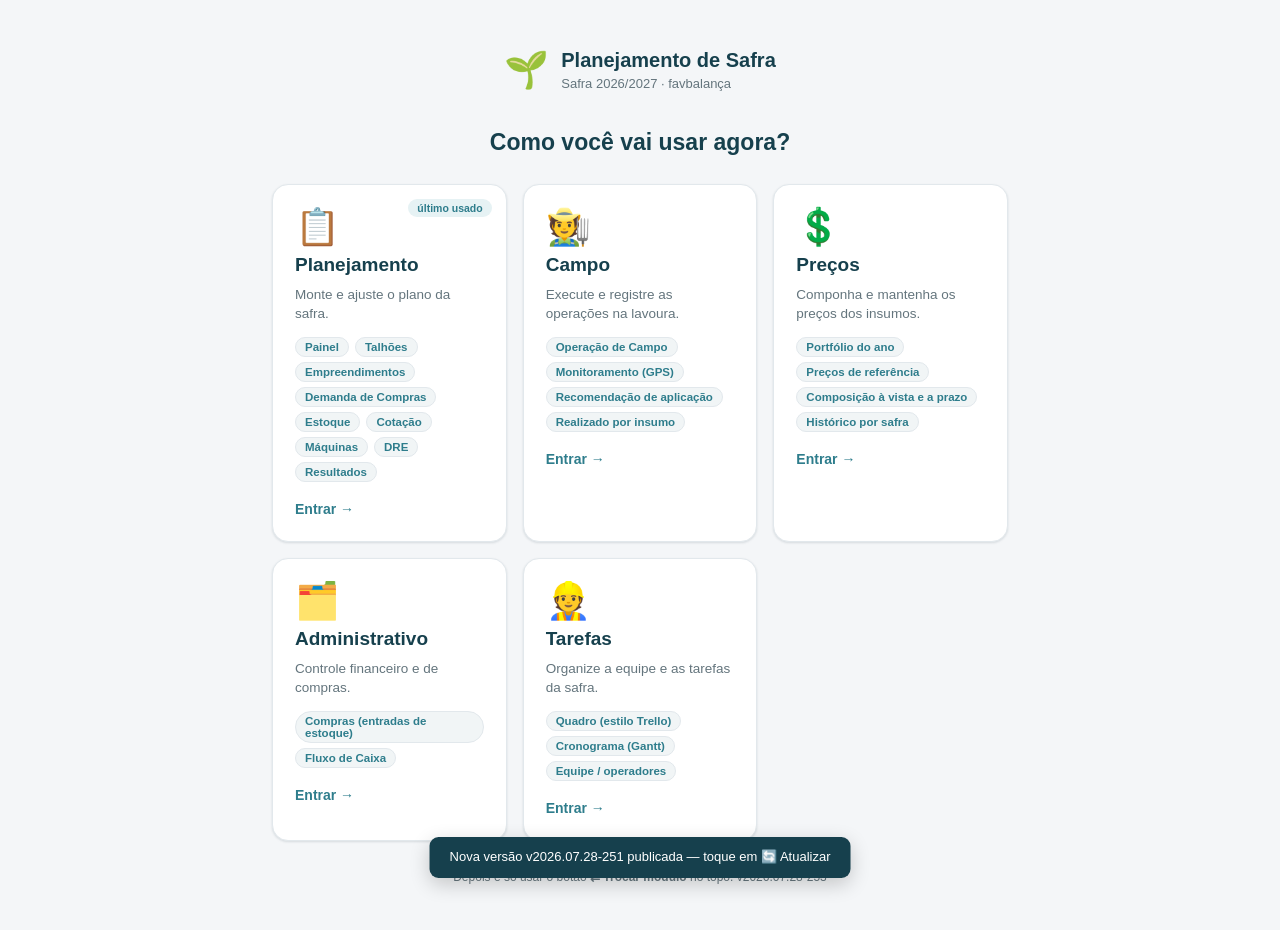
==== app/index.html @ e5382858 "Avisos (sino): operações para conferir, em atraso e da semana (v253)" ====
<!DOCTYPE html>
<html lang="pt-BR">
<head>
<meta charset="UTF-8">
<meta name="viewport" content="width=device-width, initial-scale=1.0, viewport-fit=cover">
<title>Planejamento de Safra 26/27</title>
<link rel="icon" type="image/svg+xml" href="icon.svg">
<link rel="apple-touch-icon" href="apple-touch-icon.png">
<link rel="manifest" href="manifest.webmanifest">
<meta name="theme-color" content="#16404d">
<meta name="apple-mobile-web-app-capable" content="yes">
<meta name="mobile-web-app-capable" content="yes">
<meta name="apple-mobile-web-app-status-bar-style" content="black-translucent">
<meta name="apple-mobile-web-app-title" content="Planejamento">
<meta http-equiv="Cache-Control" content="no-store">
<!-- sem cache: o CSS é pedido com um carimbo de hora, então nunca vem uma versão velha do cache do navegador -->
<script>document.write('<link rel="stylesheet" href="styles.css?t=' + Date.now() + '">');</script>
</head>
<body>
<div id="app">
  <aside class="sidebar">
    <div class="brand" data-go="#/inicio" title="Tela inicial (escolher módulo)" style="cursor:pointer">
      <span class="brand-logo">🌱</span>
      <div>
        <div class="brand-title">Planejamento</div>
        <div class="brand-sub">Safra 26/27</div>
      </div>
    </div>
    <nav id="nav">
      <a href="#/dashboard" data-view="dashboard" data-mod="planejamento"><span class="ico">📊</span><span class="lbl">Painel</span><span class="lbl-s">Painel</span></a>
      <a href="#/talhoes" data-view="talhoes" data-mod="planejamento"><span class="ico">🗺️</span><span class="lbl">Talhões</span><span class="lbl-s">Talhões</span></a>
      <a href="#/empreendimentos" data-view="empreendimentos" data-mod="planejamento"><span class="ico">🌾</span><span class="lbl">Empreendimentos</span><span class="lbl-s">Culturas</span></a>
      <a href="#/compras" data-view="compras" data-mod="planejamento"><span class="ico">🛒</span><span class="lbl">Demanda</span><span class="lbl-s">Demanda</span></a>
      <a href="#/estoque" data-view="estoque" data-mod="planejamento"><span class="ico">📦</span><span class="lbl">Estoque</span><span class="lbl-s">Estoque</span></a>
      <a href="#/entradas" data-view="entradas" data-mod="admin"><span class="ico">🧾</span><span class="lbl">Compras</span><span class="lbl-s">Compras</span></a>
      <a href="#/receber" data-view="receber" data-mod="admin"><span class="ico">📷</span><span class="lbl">Receber nota</span><span class="lbl-s">Receber</span></a>
      <a href="#/estoque" data-view="estoque" data-mod="admin"><span class="ico">📦</span><span class="lbl">Estoque</span><span class="lbl-s">Estoque</span></a>
      <a href="#/contratos" data-view="contratos" data-mod="admin"><span class="ico">📑</span><span class="lbl">Contratos</span><span class="lbl-s">Contratos</span></a>
      <a href="#/pendencias" data-view="pendencias" data-mod="admin"><span class="ico">⚠️</span><span class="lbl">Pendências</span><span class="lbl-s">Pendências</span></a>
      <a href="#/fluxocaixa" data-view="fluxocaixa" data-mod="admin"><span class="ico">💵</span><span class="lbl">Fluxo de Caixa</span><span class="lbl-s">Caixa</span></a>
      <a href="#/calendario" data-view="calendario" data-mod="tarefas"><span class="ico">🗓️</span><span class="lbl">Calendário</span><span class="lbl-s">Calend.</span></a>
      <a href="#/tarefas" data-view="tarefas" data-mod="tarefas"><span class="ico">🗂️</span><span class="lbl">Quadro</span><span class="lbl-s">Quadro</span></a>
      <a href="#/cronograma" data-view="cronograma" data-mod="tarefas"><span class="ico">📅</span><span class="lbl">Cronograma</span><span class="lbl-s">Gantt</span></a>
      <a href="#/equipe" data-view="equipe" data-mod="tarefas"><span class="ico">👷</span><span class="lbl">Equipe</span><span class="lbl-s">Equipe</span></a>
      <a href="#/cotacao" data-view="cotacao" data-mod="planejamento"><span class="ico">🏷️</span><span class="lbl">Cotação</span><span class="lbl-s">Cotação</span></a>
      <a href="#/precos" data-view="precos" data-mod="precos"><span class="ico">💲</span><span class="lbl">Preços</span><span class="lbl-s">Preços</span></a>
      <a href="#/maquinas" data-view="maquinas" data-mod="planejamento"><span class="ico">🚜</span><span class="lbl">Máquinas</span><span class="lbl-s">Máquinas</span></a>
      <a href="#/dre" data-view="dre" data-mod="planejamento"><span class="ico">💰</span><span class="lbl">DRE Orçada</span><span class="lbl-s">DRE</span></a>
      <a href="#/resultados" data-view="resultados" data-mod="planejamento"><span class="ico">📈</span><span class="lbl">Resultados</span><span class="lbl-s">Result.</span></a>
      <a href="#/campopainel" data-view="campopainel" data-mod="campo"><span class="ico">📋</span><span class="lbl">Painel de Campo</span><span class="lbl-s">Painel</span></a>
      <a href="#/timeline" data-view="timeline" data-mod="campo"><span class="ico">📈</span><span class="lbl">Timeline</span><span class="lbl-s">Timeline</span></a>
      <a href="#/campo" data-view="campo" data-mod="campo"><span class="ico">🧑‍🌾</span><span class="lbl">Operação de Campo</span><span class="lbl-s">Campo</span></a>
      <a href="#/monitoramento" data-view="monitoramento" data-mod="campo" data-mais="campo"><span class="ico">🐛</span><span class="lbl">Monitoramento</span><span class="lbl-s">Monitor.</span></a>
      <a href="#/mapa" data-view="mapa" data-mod="campo"><span class="ico">🗺️</span><span class="lbl">Mapa</span><span class="lbl-s">Mapa</span></a>
      <a href="#/chuva" data-view="chuva" data-mod="campo" data-mais="campo"><span class="ico">🌧️</span><span class="lbl">Chuva</span><span class="lbl-s">Chuva</span></a>
      <a href="#/stand" data-view="stand" data-mod="campo" data-mais="campo"><span class="ico">🌱</span><span class="lbl">Contagem de Stand</span><span class="lbl-s">Stand</span></a>
      <a href="#/afericao" data-view="afericao" data-mod="campo" data-mais="campo"><span class="ico">🧮</span><span class="lbl">Aferição</span><span class="lbl-s">Aferir</span></a>
      <a href="#/recomendacao" data-view="recomendacao" data-mod="campo" data-mais="campo"><span class="ico">💊</span><span class="lbl">Recomendação</span><span class="lbl-s">Recom.</span></a>
      <a href="#/misturas" data-view="misturas" data-mod="campo" data-mais="campo"><span class="ico">⚗️</span><span class="lbl">Misturas</span><span class="lbl-s">Mistur.</span></a>
      <a href="#/catalogo" data-view="catalogo" data-mod="precos campo" data-mais="campo"><span class="ico">🏛️</span><span class="lbl">Catálogo MAPA</span><span class="lbl-s">MAPA</span></a>
      <a href="#/relatorios" data-view="relatorios" data-mod="campo" data-mais="campo"><span class="ico">📄</span><span class="lbl">Relatórios</span><span class="lbl-s">Relat.</span></a>
      <a href="#/mais" class="nav-mais" data-act="navMais" data-mod="campo" hidden><span class="ico">⋯</span><span class="lbl">Mais</span><span class="lbl-s">Mais</span></a>
      <a href="#/sync" data-view="sync" data-mod="planejamento campo" data-mais="campo"><span class="ico">🔄</span><span class="lbl">Sincronizar</span><span class="lbl-s">Sync</span></a>
      <a href="#/usuarios" data-view="usuarios" data-mod="planejamento campo precos admin tarefas"><span class="ico">👥</span><span class="lbl">Usuários</span><span class="lbl-s">Usuários</span></a>
    </nav>
    <div class="sidebar-foot">
      <button id="btn-export" class="btn btn-ghost btn-sm" title="Exportar dados (JSON)">⬇ Exportar</button>
      <button id="btn-reset" class="btn btn-ghost btn-sm" title="Descartar minhas edições">↺ Restaurar</button>
      <button id="btn-update" class="btn btn-ghost btn-sm" title="Forçar atualização (limpa o cache e baixa a versão nova)">🔄 Atualizar</button>
      <div id="app-ver" class="app-ver" title="Versão do app publicada"></div>
    </div>
  </aside>
  <main class="main">
    <header class="topbar">
      <div class="mod-cur" id="mod-cur"></div>
      <button type="button" class="btn btn-outline btn-sm mod-trocar" data-go="#/inicio" title="Escolher outro módulo">⇄ Trocar módulo</button>
      <h1 id="page-title">Painel</h1>
      <div class="topbar-right">
        <button type="button" id="notif-btn" class="notif-btn" data-act="notifAbrir" title="Avisos: operações para conferir, da semana e em atraso" aria-label="Avisos">🔔<b id="notif-n" hidden>0</b></button>
        <a href="#/sync" id="sync-status" class="sync-status" hidden title="Estado da sincronização"><span class="dot"></span><span class="sync-status-txt">Local</span></a>
        <span id="edit-badge" class="badge badge-muted" hidden>0 edições</span>
        <a href="#/conta" id="user-chip" class="user-chip" hidden title="Minha conta"></a>
        <span class="safra-chip">Safra 2026/2027</span>
      </div>
    </header>
    <div id="sync-bar" class="sync-bar" hidden></div>
    <section id="content" class="content"><div class="loading">Carregando…</div></section>
  </main>
</div>
<div id="toast" class="toast" hidden></div>
<script>
/* Registra o service worker: mantém o app sempre atualizado (network-first)
   e recarrega sozinho quando uma versão nova assume o controle. */
if ('serviceWorker' in navigator) {
  window.addEventListener('load', function () {
    navigator.serviceWorker.register('sw.js').then(function (reg) {
      var refreshing = false;
      navigator.serviceWorker.addEventListener('controllerchange', function () {
        if (refreshing) return; refreshing = true; window.location.reload();
      });
      try { reg.update(); } catch (e) {}
      document.addEventListener('visibilitychange', function () {
        if (document.visibilityState === 'visible') { try { reg.update(); } catch (e) {} }
      });
    }).catch(function () {});
  });
}
</script>
<!-- sem cache: o app.js também é pedido com carimbo de hora (sempre a versão publicada mais nova) -->
<script>document.write('<script src="app.js?t=' + Date.now() + '"><\/script>');</script>
</body>
</html>
---- app/styles.css ----
:root{
  --ink:#16404d; --ink2:#2e7d8c; --teal:#3e9aaa; --teal-soft:#e6f2f4;
  --bg:#f4f6f8; --card:#ffffff; --line:#e2e8ec; --muted:#64757d;
  --green:#2e7d32; --green-soft:#e3f3e0; --amber:#b7791f; --amber-soft:#fff2cc;
  --red:#b00020; --red-soft:#fce4e4; --shadow:0 1px 3px rgba(20,50,60,.08),0 1px 2px rgba(20,50,60,.06);
  --radius:12px;
}
*{box-sizing:border-box;margin:0;padding:0}
html,body{height:100%}
/* iPhone: sem o "elástico" ao rolar até o fim — ele levava o menu de baixo junto */
html,body{overscroll-behavior-y:none}
/* iPhone: não aumenta a letra sozinho ao girar a tela (deitado) */
html{-webkit-text-size-adjust:100%;text-size-adjust:100%}
body{font-family:-apple-system,BlinkMacSystemFont,"Segoe UI",Roboto,Helvetica,Arial,sans-serif;
  background:var(--bg);color:#33474f;font-size:14px;line-height:1.45;-webkit-font-smoothing:antialiased}
#app{display:flex;min-height:100vh}

/* Sidebar */
.sidebar{width:230px;background:linear-gradient(180deg,#16404d,#1b4f5e);color:#dbe9ec;
  display:flex;flex-direction:column;position:sticky;top:0;height:100vh;flex-shrink:0}
.brand{display:flex;align-items:center;gap:10px;padding:20px 18px 16px}
.brand-logo{font-size:26px}
.brand-title{font-weight:700;font-size:16px;color:#fff;letter-spacing:.2px}
.brand-sub{font-size:12px;color:#8fb5bd}
#nav{display:flex;flex-direction:column;gap:2px;padding:8px 10px;flex:1}
#nav a{display:flex;align-items:center;gap:10px;padding:10px 12px;border-radius:9px;color:#c7dde2;
  text-decoration:none;font-weight:500;font-size:13.5px;transition:background .15s,color .15s}
#nav a[hidden]{display:none!important}   /* esconde itens fora do módulo (a regra acima sobrepunha o [hidden]) */
#nav .nav-mais{display:none}   /* ⋯ Mais só existe no celular */
.nm-ico{width:40px;height:40px;font-size:20px;background:#eef3f5}
.na-item.nm-atual{background:#e6f1f3}
.na-item.nm-atual b{color:var(--teal)}
#nav a .ico{font-size:15px;width:20px;text-align:center}
#nav a:hover{background:rgba(255,255,255,.07);color:#fff}
#nav a.active{background:var(--teal);color:#fff;box-shadow:inset 0 0 0 1px rgba(255,255,255,.12)}
.sidebar-foot{padding:12px;display:flex;gap:8px;align-items:center;flex-wrap:wrap;border-top:1px solid rgba(255,255,255,.08)}
.app-ver{width:100%;font-size:10px;letter-spacing:.3px;color:rgba(255,255,255,.35);text-align:center;margin-top:2px}

/* Main */
.main{flex:1;min-width:0;display:flex;flex-direction:column}
.topbar{display:flex;align-items:center;justify-content:flex-start;gap:14px;padding:16px 26px;
  background:var(--card);border-bottom:1px solid var(--line);position:sticky;top:0;z-index:5}
#page-title{font-size:19px;font-weight:700;color:var(--ink);margin-right:auto}
/* módulo atual + botão trocar (Planejamento × Campo) */
.mod-cur{display:inline-flex;align-items:center;gap:7px;background:var(--teal-soft);color:var(--ink);
  font-weight:800;font-size:14px;padding:7px 13px;border-radius:11px;white-space:nowrap}
.mod-cur .mc-ico{font-size:16px}
.mod-trocar{flex:none;white-space:nowrap}

/* ===== Tela inicial (porta de entrada) ===== */
body[data-view="inicio"] .sidebar,
body[data-view="inicio"] .topbar{display:none!important}
body[data-view="inicio"] .main{padding-bottom:0}
body[data-view="inicio"] .content{max-width:none;padding:0}
.entry{max-width:780px;margin:0 auto;padding:44px 22px;min-height:100vh;display:flex;flex-direction:column;justify-content:center}
.entry-brand{display:flex;align-items:center;gap:12px;margin-bottom:30px;justify-content:center}
.entry-logo{font-size:36px}
.entry-title{font-size:20px;font-weight:800;color:var(--ink)}
.entry-sub{font-size:13px;color:var(--muted)}
.entry-h{font-size:23px;font-weight:800;color:var(--ink);text-align:center;margin-bottom:24px}
.entry-cards{display:grid;grid-template-columns:repeat(auto-fit,minmax(230px,1fr));gap:16px}
.entry-card{position:relative;display:flex;flex-direction:column;align-items:flex-start;gap:9px;text-align:left;
  background:var(--card);border:1.5px solid var(--line);border-radius:16px;padding:24px 22px;cursor:pointer;
  box-shadow:var(--shadow);transition:transform .12s,border-color .12s,box-shadow .12s;font-family:inherit}
.entry-card:hover{transform:translateY(-2px);box-shadow:0 10px 26px rgba(0,0,0,.10)}
.entry-card.ec-plan:hover{border-color:var(--teal)}
.entry-card.ec-campo:hover{border-color:var(--green)}
.entry-card.ec-precos:hover{border-color:#c98a1e}
.entry-card.ec-admin:hover{border-color:#6a5acd}
.entry-card.ec-tarefas:hover{border-color:#c0645a}
/* ---- Tarefas: Quadro (kanban) ---- */
.kanban{display:grid;grid-template-columns:repeat(3,1fr);gap:12px;align-items:start}
.kanban-col{background:var(--bg);border:1px solid var(--line);border-radius:12px;padding:8px;min-height:80px}
.kb-col-head{font-weight:700;font-size:13px;padding:4px 6px 8px;display:flex;align-items:center;gap:6px}
.kb-count{background:var(--line);border-radius:10px;padding:0 7px;font-size:11px;color:var(--muted)}
.kanban-col.kb-and .kb-col-head{color:var(--amber)}
.kanban-col.kb-ok .kb-col-head{color:var(--green)}
.kb-list{display:flex;flex-direction:column;gap:8px;min-height:40px;border-radius:8px;padding:2px;transition:background .12s}
.kb-list.kb-over{background:var(--teal-soft);outline:2px dashed var(--teal)}
.kb-empty{color:var(--muted);font-size:12px;text-align:center;padding:14px 6px;border:1px dashed var(--line);border-radius:8px}
.kb-card{background:var(--card);border:1px solid var(--line);border-left:4px solid var(--teal);border-radius:10px;padding:8px 10px;cursor:grab;box-shadow:0 1px 2px rgba(0,0,0,.05)}
.kb-card.kb-dragging{opacity:.5}
.kb-title{font-size:13px;margin-bottom:3px}
.kb-meta{font-size:12px;color:var(--muted);display:flex;align-items:center;gap:5px;margin-top:2px}
.kb-dot{display:inline-block;width:10px;height:10px;border-radius:50%;flex:0 0 auto}
.kb-actions{display:flex;align-items:center;gap:2px;margin-top:6px}
.kb-actions .spacer{flex:1}
/* ---- Tarefas: Cronograma (Gantt) ---- */
.gantt-wrap{overflow-x:auto;padding-bottom:8px}
.g-head{display:flex}
.g-lbl-h{font-weight:700;font-size:12px;padding:6px 8px;flex:0 0 auto;border-bottom:2px solid var(--line)}
.g-days{display:flex;flex:0 0 auto;border-bottom:2px solid var(--line)}
.g-day{flex:0 0 auto;text-align:center;font-size:10px;color:var(--muted);border-left:1px solid var(--line);padding:2px 0;line-height:1.1}
.g-day b{display:block;font-size:9px;color:var(--ink)}
.g-day.g-wk{background:rgba(120,130,140,.08)}
.g-day.g-hoje{background:var(--teal-soft)}
.g-group{font-weight:700;font-size:12px;padding:8px 8px 3px;display:flex;align-items:center;gap:6px}
.g-row{display:flex;align-items:center;border-bottom:1px solid var(--line)}
.g-lbl{flex:0 0 auto;font-size:12px;padding:5px 8px;white-space:nowrap;overflow:hidden;text-overflow:ellipsis}
.g-lbl small{display:block;color:var(--muted);font-size:10px}
.g-track{flex:0 0 auto;position:relative;height:30px}
.g-bar{position:absolute;top:4px;height:22px;border-radius:5px;color:#fff;font-size:10px;line-height:22px;padding:0 6px;white-space:nowrap;overflow:hidden;text-overflow:ellipsis;box-shadow:0 1px 2px rgba(0,0,0,.15)}
.g-bar.g-done{opacity:.6;text-decoration:line-through}
.g-bar.g-atraso{outline:2px solid #c0392b;outline-offset:-2px}
/* alertas de atraso nas tarefas */
.kb-card.kb-atraso{border-left-color:#c0392b}
.kb-alert{font-size:11px;font-weight:700;border-radius:6px;padding:2px 7px;margin:3px 0;display:inline-block}
.kb-alert.atraso{background:#fdecec;color:#c0392b}
.kb-alert.hoje{background:var(--amber-soft);color:var(--amber)}
.tar-alert-bar{background:#fdecec;color:#c0392b;border:1px solid #f2c2c2;border-radius:10px;padding:9px 14px;margin:0 0 12px;font-size:13px}
.tar-alert-bar.hoje{background:var(--amber-soft);color:var(--amber);border-color:#f0d99a}
/* Agenda (estilo Google Tarefas) */
.ag-list{max-width:760px;margin:0 auto}
.ag-sec{margin-bottom:14px}
.ag-sec-h{font-size:12px;font-weight:800;text-transform:uppercase;letter-spacing:.04em;color:var(--muted);padding:4px 2px 8px;display:flex;align-items:center;gap:8px}
.ag-sec-h.late{color:#c0392b}
.ag-n{background:var(--line);color:var(--muted);border-radius:10px;padding:0 8px;font-size:11px;font-weight:700}
.ag-row{display:flex;align-items:center;gap:12px;padding:11px 12px;background:var(--card);border:1px solid var(--line);border-radius:12px;margin-bottom:8px}
.ag-row.ag-late{border-color:#f2c2c2}
.ag-check{flex:0 0 auto;width:26px;height:26px;border-radius:50%;border:2px solid var(--line);background:transparent;color:#fff;font-size:14px;line-height:1;cursor:pointer;display:flex;align-items:center;justify-content:center;transition:.12s}
.ag-check.on{background:var(--green);border-color:var(--green)}
.ag-check:disabled{opacity:.7;cursor:default}
.ag-main{flex:1;min-width:0;cursor:default}
.ag-main[data-go]{cursor:pointer}
.ag-title{font-size:14px;font-weight:600;color:var(--ink);white-space:nowrap;overflow:hidden;text-overflow:ellipsis}
.ag-title.done{text-decoration:line-through;color:var(--muted);font-weight:500}
.ag-sub{font-size:12px;color:var(--muted);display:flex;align-items:center;gap:5px;margin-top:2px;white-space:nowrap;overflow:hidden;text-overflow:ellipsis}
.ag-due{flex:0 0 auto;font-size:12px;color:var(--muted);text-align:right;white-space:nowrap}
.ag-due.late{color:#c0392b;font-weight:700}
.ag-done{max-width:760px;margin:6px auto 0}
.ag-done summary{cursor:pointer;color:var(--muted);font-size:13px;padding:6px 2px}
/* Calendário mensal (estilo Google Calendar) */
.cal-head{display:flex;align-items:center;justify-content:center;gap:10px;margin:6px 0 12px}
.cal-head .cal-title{font-size:18px;font-weight:800;color:var(--ink);min-width:180px;text-align:center}
.cal-head .icon-btn{width:38px;height:38px;font-size:20px;border:1px solid var(--line);border-radius:10px}
.cal-wrap{overflow-x:auto}
.cal-grid{display:grid;grid-template-columns:repeat(7,minmax(96px,1fr));gap:1px;background:var(--line);border:1px solid var(--line);border-radius:12px;overflow:hidden;min-width:680px}
.cal-dow{background:var(--bg);text-align:center;font-size:11px;font-weight:800;text-transform:uppercase;letter-spacing:.03em;color:var(--muted);padding:7px 0}
.cal-cell{background:var(--card);min-height:96px;padding:4px 4px 6px;display:flex;flex-direction:column;gap:3px}
.cal-cell.cal-off{background:var(--bg)}
.cal-cell.cal-off .cal-dn{color:var(--muted);opacity:.55}
.cal-dn{font-size:12px;font-weight:700;color:var(--ink);align-self:flex-end;line-height:1;padding:2px 4px}
.cal-cell.cal-today .cal-dn{background:var(--teal);color:#fff;border-radius:50%;width:22px;height:22px;display:flex;align-items:center;justify-content:center}
.cal-ev{font-size:11px;line-height:1.2;background:var(--teal-soft);border-left:3px solid var(--teal);border-radius:4px;padding:2px 5px;white-space:nowrap;overflow:hidden;text-overflow:ellipsis;cursor:pointer;color:var(--ink)}
.cal-ev.done{text-decoration:line-through;opacity:.6}
.cal-ev.late{background:#fdecec;color:#c0392b}
.cal-more{font-size:10px;color:var(--muted);padding:0 5px}
.cal-legw{display:flex;flex-wrap:wrap;gap:10px;justify-content:center;margin:10px 0 0}
.cal-leg{display:inline-flex;align-items:center;gap:5px;font-size:12px;color:var(--muted)}
/* Operação de Campo: barra de ações da execução */
.camp-actbar{display:flex;flex-wrap:wrap;gap:8px;align-items:center;margin:8px 0}
.camp-done-tag{font-size:13px;font-weight:700;color:var(--green)}
.camp-plan{font-size:13px;color:var(--ink);background:var(--teal-soft);border-radius:8px;padding:6px 10px;margin:6px 0}
.op-dae{display:inline-flex;align-items:center;gap:4px;font-size:11px;color:var(--muted);font-weight:700}
.op-dae input{font-size:13px;font-weight:700;text-align:center;border:1.5px solid var(--line);border-radius:8px;padding:4px 4px;background:var(--card)}
.op-dae input:focus{outline:none;border-color:var(--teal)}
.op-dae-dt{font-weight:600}
.ec-ico{font-size:36px;line-height:1}
.ec-name{font-size:19px;font-weight:800;color:var(--ink)}
.ec-desc{font-size:13.5px;color:var(--muted);line-height:1.45}
.ec-list{list-style:none;margin:4px 0 2px;padding:0;display:flex;flex-wrap:wrap;gap:5px 6px}
.ec-list li{font-size:11.5px;font-weight:600;color:var(--ink2);background:#f1f5f6;border:1px solid var(--line);border-radius:20px;padding:3px 9px}
.ec-go{margin-top:8px;font-weight:700;color:var(--ink2);font-size:14px}
.ec-badge{position:absolute;top:14px;right:14px;font-size:10.5px;font-weight:700;background:var(--teal-soft);color:var(--ink2);padding:3px 9px;border-radius:20px}
.entry-foot{text-align:center;margin-top:28px;font-size:12px;color:var(--muted)}
@media(max-width:640px){ .entry-cards{grid-template-columns:1fr} .entry{padding:28px 16px;min-height:100%} .entry-h{font-size:20px} .login-wrap{min-height:100%} }
@media(max-width:640px){ .kanban{grid-template-columns:1fr} }
.topbar-right{display:flex;align-items:center;gap:10px}
.safra-chip{background:var(--teal-soft);color:var(--ink2);font-weight:600;font-size:12px;
  padding:5px 11px;border-radius:20px}
.content{padding:24px 26px 60px;max-width:1180px;width:100%}
.loading{color:var(--muted);padding:40px;text-align:center}

/* KPI cards */
.kpi-grid{display:grid;grid-template-columns:repeat(auto-fit,minmax(190px,1fr));gap:14px;margin-bottom:22px}
.kpi{background:var(--card);border:1px solid var(--line);border-radius:var(--radius);padding:16px 18px;box-shadow:var(--shadow)}
.kpi .k-label{font-size:12px;color:var(--muted);font-weight:600;text-transform:uppercase;letter-spacing:.4px}
.kpi .k-value{font-size:26px;font-weight:700;color:var(--ink);margin-top:6px;line-height:1.1}
.kpi .k-sub{font-size:12px;color:var(--muted);margin-top:3px}
.kpi.accent{background:linear-gradient(135deg,#16404d,#2e7d8c);border:none}
.kpi.accent .k-label{color:#a9d2da}.kpi.accent .k-value,.kpi.accent .k-sub{color:#fff}

/* ===== DRE: resumo (hero) + gráfico por cultura ===== */
.dre-hero{background:var(--card);border:1px solid var(--line);border-radius:var(--radius);box-shadow:var(--shadow);
  padding:18px 20px;margin-bottom:16px;display:grid;grid-template-columns:minmax(200px,1fr) 1.6fr;gap:24px;align-items:center}
.dre-hero-label{font-size:12px;color:var(--muted);font-weight:700;text-transform:uppercase;letter-spacing:.4px}
.dre-hero-val{font-size:34px;font-weight:800;line-height:1.05;margin-top:4px}
.dre-hero-val.pos{color:var(--green)} .dre-hero-val.neg{color:var(--red)}
.dre-hero-sub{font-size:13px;color:var(--muted);margin-top:6px}
.dre-split-cap{font-size:12px;color:var(--muted);font-weight:600;margin-bottom:6px}
.dre-split-bar{display:flex;height:16px;border-radius:8px;overflow:hidden;background:#eef2f3}
.dre-split-bar .seg{height:100%}
.seg-ins{background:#4bb0bf} .seg-maq{background:#f0a44b} .seg-arr{background:#b98cd1} .seg-fin{background:#e07a8f}
.dre-split-leg{display:flex;flex-wrap:wrap;gap:6px 18px;margin-top:10px;font-size:12px;color:var(--ink2)}
.dre-split-leg i,.dre-chart-leg i{display:inline-block;width:10px;height:10px;border-radius:3px;margin-right:6px;vertical-align:middle}
.d-ins{background:#4bb0bf} .d-maq{background:#f0a44b} .d-arr{background:#b98cd1} .d-fin{background:#e07a8f}
.d-rec{background:#2e7d8c} .d-cost{background:#e07a5f}
/* --- DRE gerencial --- */
.dre-cfg{display:grid;grid-template-columns:repeat(auto-fit,minmax(160px,1fr));gap:12px;padding:14px}
.dre-cfg-it{display:flex;flex-direction:column;gap:5px;font-size:12px;color:var(--muted);font-weight:600}
.dre-cfg-in{display:flex;align-items:center;gap:6px;font-size:12px;color:var(--ink2);font-weight:700}
.dre-cfg-in input{width:96px}
.dre-casc{padding:6px 6px 10px}
.dre-cl{display:grid;grid-template-columns:1fr auto 62px;gap:12px;align-items:center;padding:8px 12px;font-size:13.5px;border-bottom:1px solid var(--line)}
.dre-cl-val{text-align:right;font-variant-numeric:tabular-nums;font-weight:600;color:var(--ink)}
.dre-cl-pct{text-align:right;font-variant-numeric:tabular-nums;font-size:12px;color:var(--muted)}
.dre-cl.head{font-size:11px;text-transform:uppercase;letter-spacing:.4px;color:var(--muted);font-weight:700;border-bottom:2px solid var(--line)}
.dre-cl.head .dre-cl-val,.dre-cl.head .dre-cl-pct{color:var(--muted);font-weight:700}
.dre-cl.neg .dre-cl-lbl{color:var(--muted)} .dre-cl.neg .dre-cl-val{color:#c15b6a}
.dre-cl.sub{background:#f2f7f8;font-weight:700} .dre-cl.sub .dre-cl-lbl{font-weight:700}
.dre-cl.hl{background:var(--teal-soft)} .dre-cl.hl .dre-cl-lbl,.dre-cl.hl .dre-cl-val{color:var(--ink);font-weight:800}
.dre-cl.strong .dre-cl-lbl,.dre-cl.strong .dre-cl-val{font-weight:800}
.dre-cl.fin{border-top:2px solid var(--line);border-bottom:0;font-size:15px;font-weight:800;margin-top:2px}
.dre-cl.fin .dre-cl-val{font-weight:800}
.dre-cl.fin.ok .dre-cl-lbl,.dre-cl.fin.ok .dre-cl-val{color:var(--green)}
.dre-cl.fin.bad .dre-cl-lbl,.dre-cl.fin.bad .dre-cl-val{color:var(--red)}
.dre-mix{padding:6px 14px 12px;display:flex;flex-direction:column;gap:8px}
.dre-mixrow{display:grid;grid-template-columns:minmax(120px,1.3fr) 1fr auto;gap:12px;align-items:center}
.dre-mixlbl{font-size:13px;font-weight:600;color:var(--ink);line-height:1.25}
.dre-mixlbl small{display:block;font-weight:500;font-size:11px;color:var(--muted)}
.dre-mixbar{height:12px;background:#eef2f3;border-radius:6px;overflow:hidden;min-width:40px}
.dre-mixfill{height:100%;border-radius:6px;min-width:2px}
.dre-mixfill.pos{background:#2e7d8c} .dre-mixfill.neg{background:#e07a5f}
.dre-mixval{text-align:right;font-weight:800;font-size:14px;font-variant-numeric:tabular-nums;white-space:nowrap}
.dre-mixval.pos{color:var(--green)} .dre-mixval.neg{color:var(--red)}
.dre-mixval small{font-weight:600;font-size:10px;color:var(--muted)}
.dre-prod{display:inline-flex;gap:4px;align-items:center;justify-content:flex-end}
.dre-prod input{width:74px} .dre-prod .dre-unit{width:58px;text-align:left}
.dre-cards tbody td.num .dre-prod input{width:74px} .dre-cards tbody td.num .dre-prod .dre-unit{width:58px}
@media(max-width:640px){
  .dre-mixrow{grid-template-columns:1fr auto} .dre-mixbar{grid-column:1 / -1;order:3}
  .dre-cl{grid-template-columns:1fr auto 52px;gap:8px;font-size:13px}
}

.dre-chart{background:var(--card);border:1px solid var(--line);border-radius:var(--radius);box-shadow:var(--shadow);
  padding:6px 8px 14px;margin-bottom:16px}
.dre-chart-head{display:flex;align-items:baseline;justify-content:space-between;padding:12px 14px 6px;gap:12px;flex-wrap:wrap}
.dre-chart-head h3{font-size:14px;font-weight:700;color:var(--ink)}
.dre-chart-leg{font-size:12px;color:var(--muted)} .dre-chart-leg i{margin-left:10px}
.dre-crow{display:grid;grid-template-columns:130px 1fr 120px;gap:14px;align-items:center;padding:9px 14px;border-top:1px solid var(--line)}
.dre-clabel{font-size:13px;font-weight:600;color:var(--ink);line-height:1.2;overflow:hidden}
.dre-clabel small{display:block;font-weight:500;font-size:11px;color:var(--muted);margin-top:1px}
.dre-cbars{display:flex;flex-direction:column;gap:5px;min-width:0}
.dre-barline{display:flex;align-items:center;gap:8px}
.dre-bt{flex:0 0 52px;font-size:10.5px;font-weight:700;text-transform:uppercase;letter-spacing:.3px}
.dre-bt.rec{color:#2e7d8c} .dre-bt.cost{color:#e07a5f}
.dre-track{flex:1;height:14px;background:#eef2f3;border-radius:5px;overflow:hidden;min-width:0}
.dre-fill{height:100%;border-radius:5px;min-width:2px}
.dre-fill.rec{background:#2e7d8c} .dre-fill.cost{background:#e07a5f}
.dre-bv{flex:0 0 92px;text-align:right;font-size:12px;font-weight:600;color:var(--ink2);font-variant-numeric:tabular-nums}
.dre-cres{text-align:right;font-weight:800;font-size:15px;font-variant-numeric:tabular-nums}
.dre-cres.pos{color:var(--green)} .dre-cres.neg{color:var(--red)}
.dre-cres small{display:block;font-weight:600;font-size:11px;color:var(--muted)}

/* ===== Modo Campo (planejado × realizado) ===== */
.camp-top{display:flex;gap:16px;align-items:center;flex-wrap:wrap;margin-bottom:12px}
.camp-prog{flex:1;min-width:220px}
.camp-prog-bar{height:10px;background:#e6edee;border-radius:6px;overflow:hidden}
.camp-prog-bar>div{height:100%;background:linear-gradient(90deg,#4bb0bf,#2e7d8c);border-radius:6px;transition:width .3s}
.camp-prog-txt{font-size:12px;color:var(--muted);margin-top:5px}
.camp-sel{display:flex;align-items:center;gap:8px}
.camp-sel label{font-size:12px;color:var(--muted);font-weight:700}
.camp-sel select{min-width:210px}
.camp-tinfo{font-size:13px;color:var(--ink2);background:var(--card);border:1px solid var(--line);border-radius:10px;padding:10px 14px;margin-bottom:14px}
.camp-op{background:var(--card);border:1px solid var(--line);border-left:4px solid #c2ccce;border-radius:12px;box-shadow:var(--shadow);padding:14px 16px;margin-bottom:14px}
.camp-op.st-ok{border-left-color:var(--green)}
.camp-op.st-and{border-left-color:var(--amber)}
.camp-op-head{display:flex;justify-content:space-between;align-items:flex-start;gap:12px}
.camp-op-title{font-size:15px;font-weight:700;color:var(--ink);line-height:1.2}
.camp-op-title small{display:block;font-weight:500;font-size:12px;color:var(--muted);margin-top:2px}
.camp-badge{font-size:11px;font-weight:700;padding:4px 10px;border-radius:20px;white-space:nowrap}
.camp-badge.st-ok{background:var(--green-soft);color:var(--green)}
.camp-badge.st-and{background:var(--amber-soft);color:var(--amber)}
.camp-badge.st-pend{background:#eef1f2;color:var(--muted)}
.camp-strow{display:flex;gap:8px;margin:12px 0;flex-wrap:wrap}
.camp-st{flex:1;min-width:92px;padding:10px 8px;border:1px solid var(--line);border-radius:10px;background:#fff;
  font-size:12.5px;font-weight:700;color:var(--ink2);cursor:pointer}
.camp-st.on.st-pend{background:#eef1f2;border-color:#c2ccce;color:var(--ink)}
.camp-st.on.st-and{background:var(--amber-soft);border-color:var(--amber);color:var(--amber)}
.camp-st.on.st-ok{background:var(--green-soft);border-color:var(--green);color:var(--green)}
.camp-date{display:flex;align-items:center;gap:10px;margin-bottom:10px}
.camp-date label{font-size:12px;color:var(--muted);font-weight:700}
.camp-date input{padding:9px 10px;border:1px solid var(--line);border-radius:8px;font-size:15px;color:var(--ink)}
.camp-ins{width:100%;border-collapse:collapse}
.camp-ins th{font-size:11px;text-transform:uppercase;letter-spacing:.3px;color:var(--muted);text-align:left;padding:6px 8px;border-bottom:1px solid var(--line)}
.camp-ins th.num,.camp-ins td.num{text-align:right}
.camp-ins td{padding:7px 8px;border-bottom:1px solid var(--line);font-size:13px;vertical-align:middle}
.ci-prod .classe-tag{font-size:10px}
.ci-plan{color:var(--ink2);white-space:nowrap}.ci-plan small{color:var(--muted)}
.ci-real{white-space:nowrap}
.ci-real input{width:80px}
.ci-real .icon-btn{margin-left:4px;width:34px;height:34px;font-size:15px}
.ci-extra .prod-in{width:100%;min-width:130px}
.camp-obs{margin-top:12px}
.camp-obs label{display:block;font-size:12px;color:var(--muted);font-weight:700;margin-bottom:4px}
.camp-obs textarea{width:100%;border:1px solid var(--line);border-radius:8px;padding:8px 10px;font-size:15px;font-family:inherit;resize:vertical}
/* recomendação de aplicação (Campo) */
.camp-app{margin:12px 0 0;border:1px solid var(--line);border-radius:10px;background:var(--teal-soft);overflow:hidden}
.camp-app-sum{display:flex;align-items:center;justify-content:space-between;gap:10px;padding:11px 14px;
  cursor:pointer;list-style:none;font-weight:700;color:var(--ink);font-size:14px}
.camp-app-sum::-webkit-details-marker{display:none}
.camp-app-in{padding:4px 14px 14px;background:#fff}
.app-grid{display:grid;grid-template-columns:repeat(auto-fit,minmax(130px,1fr));gap:10px 12px;margin:12px 0}
.app-grid label{display:flex;flex-direction:column;gap:4px;font-size:12px;font-weight:700;color:var(--muted)}
.app-grid input,.app-grid select{width:100%;padding:9px 10px;border:1px solid var(--line);border-radius:8px;font-size:15px;color:var(--ink);font-weight:400}
.app-adjust{display:flex;align-items:center;flex-wrap:wrap;gap:8px;margin:2px 0 14px;font-size:13px;font-weight:600;
  color:var(--ink2);background:#f6fafb;border:1px dashed var(--line);border-radius:9px;padding:11px 12px}
.app-adjust .cell{width:58px}
.app-stats{display:grid;grid-template-columns:repeat(auto-fit,minmax(110px,1fr));gap:10px;margin:6px 0 12px}
.app-stat{background:var(--teal-soft);border-radius:10px;padding:9px 12px}
.app-stat span{display:block;font-size:11px;color:var(--muted);font-weight:600}
.app-stat b{font-size:16px;color:var(--ink)}
.app-ins{width:100%;border-collapse:collapse}
.app-ins th{font-size:11px;text-transform:uppercase;color:var(--muted);text-align:left;padding:6px 8px;border-bottom:1px solid var(--line)}
.app-ins th.num,.app-ins td.num{text-align:right}
.app-ins td{padding:6px 8px;border-bottom:1px solid var(--line);font-size:13px}
.app-ins small{color:var(--muted)}
.app-secttl{font-size:12px;font-weight:800;color:var(--ink);text-transform:uppercase;letter-spacing:.3px;margin:14px 0 4px}
.app-note{font-size:12px;color:var(--ink2);margin-top:10px}
.btn-wa{background:#25d366;color:#fff;border:none;font-weight:700;margin-top:12px;width:100%}
.btn-wa:hover{background:#1fb457;color:#fff}
.camp-app:not([open]) .panel-chevron,.camp-app .panel-chevron{transition:transform .15s}
.camp-app[open] .panel-chevron{transform:rotate(90deg)}
.camp-app:not([open])>*:not(summary){display:none!important}

/* Cards / panels */
.panel{background:var(--card);border:1px solid var(--line);border-radius:var(--radius);box-shadow:var(--shadow);margin-bottom:20px;overflow:hidden}
.panel-head{display:flex;align-items:center;justify-content:space-between;padding:14px 18px;border-bottom:1px solid var(--line)}
.panel-head h2{font-size:15px;font-weight:700;color:var(--ink)}
.panel-head .sub{font-size:12px;color:var(--muted);font-weight:400}
/* painel recolhível (details/summary) */
.panel-collapse>summary{cursor:pointer;list-style:none;user-select:none}
.panel-collapse>summary::-webkit-details-marker{display:none}
.panel-collapse:not([open])>summary{border-bottom:0}
.panel-collapse:not([open])>*:not(summary){display:none!important}
.panel-collapse>summary .sub{margin-left:auto;margin-right:10px}
.panel-chevron{font-size:11px;color:var(--muted);transition:transform .15s}
.panel-collapse[open]>summary .panel-chevron{transform:rotate(90deg)}
.panel-body{padding:4px 0}
.grid-2{display:grid;grid-template-columns:1fr 1fr;gap:20px}
@media(max-width:900px){.grid-2{grid-template-columns:1fr}}

/* Tables */
table{width:100%;border-collapse:collapse;font-size:13px}
thead th{text-align:left;padding:10px 14px;background:#f7f9fa;color:var(--ink2);font-weight:700;
  font-size:11.5px;text-transform:uppercase;letter-spacing:.3px;border-bottom:1px solid var(--line);position:sticky;top:0}
tbody td{padding:9px 14px;border-bottom:1px solid #eef2f4}
tbody tr:hover{background:#f9fbfc}
tbody tr:last-child td{border-bottom:none}
td.num,th.num{text-align:right;font-variant-numeric:tabular-nums}
.tfoot td{font-weight:700;background:#f2f6f7;color:var(--ink);border-top:2px solid var(--line)}
.table-wrap{overflow-x:auto}
.cc-tbl{font-size:12px;white-space:nowrap}
.cc-tbl th,.cc-tbl td{padding:7px 10px}
.cc-tbl tfoot th{text-align:left;background:#f2f6f7;color:var(--ink);font-weight:700;border-top:2px solid var(--line);
  text-transform:none;letter-spacing:0;font-size:12px;position:static}
.cc-tbl tfoot th.num{text-align:right}
.link{color:var(--ink2);font-weight:600;cursor:pointer;text-decoration:none}
.link:hover{text-decoration:underline}

/* Inputs */
input.cell{width:90px;padding:5px 8px;border:1px solid var(--line);border-radius:7px;font-size:13px;
  text-align:right;font-variant-numeric:tabular-nums;background:#fff;transition:border .15s,box-shadow .15s}
input.cell:focus{outline:none;border-color:var(--teal);box-shadow:0 0 0 3px rgba(62,154,170,.15)}
input.cell.edited{border-color:var(--ink2);background:#f0f8fa}
input.txt{width:100%;padding:7px 9px;border:1px solid var(--line);border-radius:7px;font-size:13px}
select.sel{padding:6px 9px;border:1px solid var(--line);border-radius:7px;font-size:13px;background:#fff}

/* Badges / pills */
.badge{font-size:11px;font-weight:700;padding:3px 9px;border-radius:20px;display:inline-block;white-space:nowrap}
.badge-muted{background:#eef2f4;color:var(--muted);white-space:normal}
.pill{font-size:11px;font-weight:700;padding:3px 9px;border-radius:6px;display:inline-block}
.pill-buy{background:var(--green-soft);color:var(--green)}
.pill-stock{background:#edeff1;color:var(--muted)}
.pill-noprice{background:var(--amber-soft);color:var(--amber)}
.pill-none{background:#f0f2f4;color:#98a4ab}
.classe-tag{font-size:10.5px;font-weight:700;color:var(--ink2);background:var(--teal-soft);padding:2px 7px;border-radius:5px}

/* Buttons */
.btn{border:none;border-radius:8px;padding:8px 14px;font-size:13px;font-weight:600;cursor:pointer;
  display:inline-flex;align-items:center;gap:6px;transition:filter .15s,background .15s}
.btn-primary{background:var(--ink2);color:#fff}.btn-primary:hover{filter:brightness(1.08)}
.btn-ghost{background:rgba(255,255,255,.08);color:#dbe9ec}.btn-ghost:hover{background:rgba(255,255,255,.16)}
.btn-sm{padding:6px 10px;font-size:12px}
.btn-outline{background:#fff;border:1px solid var(--line);color:var(--ink2)}.btn-outline:hover{background:#f5f8f9}
.toolbar{display:flex;gap:10px;align-items:center;margin-bottom:16px;flex-wrap:wrap}
.search{flex:1;min-width:180px;max-width:340px}
.search input{width:100%;padding:9px 12px;border:1px solid var(--line);border-radius:9px;font-size:13px;background:#fff}
.spacer{flex:1}

/* Bars (mini) */
.bar-row{display:flex;align-items:center;gap:10px;padding:7px 18px}
.bar-row .bl{width:150px;font-size:12.5px;color:#445;flex-shrink:0;white-space:nowrap;overflow:hidden;text-overflow:ellipsis}
.bar-track{flex:1;height:9px;background:#eef2f4;border-radius:6px;overflow:hidden}
.bar-fill{height:100%;background:linear-gradient(90deg,#2e7d8c,#3e9aaa);border-radius:6px}
.bar-val{width:100px;text-align:right;font-size:12.5px;font-weight:600;color:var(--ink);font-variant-numeric:tabular-nums}

/* Detail header */
.detail-head{display:flex;flex-wrap:wrap;gap:20px;background:var(--card);border:1px solid var(--line);
  border-radius:var(--radius);padding:16px 20px;margin-bottom:20px;box-shadow:var(--shadow)}
.detail-head .di{min-width:120px}
.detail-head .di .l{font-size:11px;color:var(--muted);text-transform:uppercase;letter-spacing:.4px;font-weight:600}
.detail-head .di .v{font-size:17px;font-weight:700;color:var(--ink);margin-top:2px}
.op-title{font-size:13px;font-weight:700;color:#fff;background:var(--ink2);padding:7px 14px;border-radius:7px 7px 0 0;display:inline-flex;align-items:center;gap:7px;cursor:pointer;user-select:none}
/* cabeçalho da operação: nº + nome editável + reordenar */
.op-chevron-btn{display:inline-flex;align-items:center;justify-content:center;width:24px;height:28px;background:var(--ink2);color:#fff;border-radius:7px;cursor:pointer;user-select:none;flex:none}
.op-ord{display:inline-flex;align-items:center;justify-content:center;min-width:24px;height:24px;padding:0 6px;background:var(--ink);color:#fff;border-radius:12px;font-size:12px;font-weight:700;flex:none}
.op-name-in{font-size:13px;font-weight:700;color:#fff;background:var(--ink2);border:1px solid transparent;padding:6px 12px;border-radius:7px;min-width:150px;max-width:260px}
.op-name-in::placeholder{color:rgba(255,255,255,.6);font-weight:500}
.op-name-in:focus{outline:none;border-color:#fff;background:var(--ink)}
.op-reorder{display:inline-flex;gap:4px;flex:none}
.op-mv{width:28px;height:28px;font-size:12px}
.op-mv:disabled{opacity:.35;cursor:default}
.op-chevron{font-size:10px;transition:transform .15s}
.op-block.op-collapsed .op-chevron{transform:rotate(-90deg)}
.op-block.op-collapsed .op-body{display:none}
.op-block.op-collapsed .op-maq{display:none}
.op-block.op-collapsed .op-title{border-radius:7px}
.op-sum{font-size:12px;font-weight:600;color:var(--muted)}
.op-block:not(.op-collapsed) .op-sum{display:none}
.op-block.force-open .op-body{display:block}          /* durante a busca, mostra mesmo recolhido */
.compras-total{display:flex;justify-content:space-between;align-items:center;gap:12px;
  padding:13px 18px;background:var(--ink2);color:#fff;border-radius:var(--radius);font-weight:700;margin-top:6px}
.compras-total b{font-size:18px}

.empty{text-align:center;color:var(--muted);padding:40px 20px}
.toast{position:fixed;bottom:22px;left:50%;transform:translateX(-50%);background:var(--ink);color:#fff;
  padding:11px 20px;border-radius:9px;font-size:13px;font-weight:500;box-shadow:0 6px 20px rgba(0,0,0,.2);z-index:50}

/* CRUD de insumos / bulk */
#nav .lbl-s{display:none}
.mut{color:var(--muted)}
/* recomendação técnica: seções do formulário (identificação, diagnóstico, calda, aplicação, segurança…) */
/* ===== Timeline por talhão ===== */
.tl-top2{display:flex;gap:10px;flex-wrap:wrap;align-items:center;margin-bottom:10px}
.tl-top2 .sel{flex:1;min-width:220px;font-weight:700}
.tl-top2 .search{flex:1;min-width:200px}
.tlg-grid{display:grid;grid-template-columns:repeat(auto-fill,minmax(340px,1fr));gap:12px}
.tlg-card{background:var(--card);border:1px solid var(--line);border-radius:14px;overflow:hidden;box-shadow:0 1px 2px rgba(0,0,0,.04);margin-bottom:12px}
.tlg-grid .tlg-card{margin-bottom:0}
.tlg-head{display:flex;justify-content:space-between;gap:10px;align-items:flex-start;padding:12px 14px 8px;cursor:pointer;border-bottom:1px solid var(--line);background:#f7f9fa}
.tlg-head b{font-size:15px;color:var(--ink)}
.tlg-sub{font-size:12px;color:var(--muted);margin-top:2px}
.tlg-meta{display:grid;gap:2px;text-align:right;font-size:11.5px;color:var(--muted);flex:none}
.tlg-meta b{color:var(--ink)}
.tlg-prog{display:flex;align-items:center;gap:10px;padding:8px 14px 0;font-size:11.5px;color:var(--muted)}
.tlg-card .tl{padding:2px 4px}
.tlg-more{display:block;padding:6px 14px 12px;font-size:12.5px;font-weight:700}
.tlg-links{display:flex;gap:14px;flex-wrap:wrap;padding:8px 14px 12px;font-size:12.5px;font-weight:600}
.tlg-hero .tlg-head{background:linear-gradient(180deg,#eef3f5,#f7f9fa)}
.tlg-parados{margin:12px 2px;font-size:12px;color:var(--muted);line-height:1.8}
.tl-month{position:sticky;top:0;z-index:1;margin:6px 10px 2px;padding:4px 10px;font-size:11px;font-weight:800;text-transform:uppercase;letter-spacing:.06em;color:var(--ink2);background:#eef2f4;border-radius:8px;display:inline-block}
.tl-row.prev{border:1px dashed #c3ccd1;border-radius:10px;margin:6px 8px;background:#fbfcfd}
.tl-row.prev.late{border-color:#e8a3a3;background:#fff6f6}
.tl-row.prev .tl-date{display:inline-flex;gap:6px;align-items:center}
.chip-f b{margin-left:3px;font-size:11px;opacity:.8}
@media (max-width:640px){ .tlg-grid{grid-template-columns:1fr} }
/* linha do tempo do talhão (plantio → estádios + operações + registros → colheita) */
.lt-nowbar{display:flex;flex-wrap:wrap;gap:6px;padding:8px 14px 0}
.lt-now{font-size:12px;color:#33691e;background:#eef6e4;border:1px solid #d3e7bd;border-radius:9px;padding:3px 9px}
.lt-panel{padding-bottom:4px}
.lt-sec{display:flex;flex-wrap:wrap;gap:4px 12px;align-items:baseline;justify-content:space-between;padding:12px 14px;border-bottom:1px solid var(--line);background:linear-gradient(180deg,#f3f7f1,#fff)}
.lt-sec b{font-size:14.5px;color:var(--ink)}
.lt-sec span{font-size:12px;color:var(--muted)}
.lt-aviso{margin:10px 14px 0;font-size:12px;color:#7a5600;background:#fff8e1;border:1px solid #f2dfa0;border-radius:9px;padding:7px 10px}
.lt{position:relative;padding:8px 10px 12px}
.lt::before{content:"";position:absolute;left:82px;top:10px;bottom:12px;width:2px;background:#d9e2e6;border-radius:2px}
.lt .tl-month{position:relative;margin:10px 0 4px 60px;z-index:1}
.lt-it{position:relative;display:grid;grid-template-columns:52px 26px 1fr;gap:8px;align-items:start;padding:4px 0}
.lt-date{text-align:right;line-height:1.15;padding-top:5px}
.lt-date b{display:block;font-size:13px;color:var(--ink)}
.lt-date span{font-size:10.5px;color:var(--muted);font-weight:600}
.lt-dot{position:relative;z-index:1;width:26px;height:26px;border-radius:50%;display:grid;place-items:center;font-size:13px;color:#fff;border:3px solid #fff;box-shadow:0 0 0 1px #d9e2e6}
.lt-card{background:#fff;border:1px solid var(--line);border-radius:11px;padding:8px 11px;min-width:0}
.lt-top{display:flex;gap:6px;align-items:center;justify-content:space-between;flex-wrap:wrap}
.lt-top b{font-size:13.5px}
.lt-ref{font-size:11.5px;font-weight:700;color:var(--ink2);margin-top:2px}
.lt-sub{font-size:12px;color:var(--muted);margin-top:2px;overflow-wrap:anywhere}
.lt-it.fut .lt-card{border-style:dashed;background:#fbfcfd}
.lt-it.fut .lt-dot{opacity:.75}
.lt-it.late .lt-card{border-color:#e8a3a3;background:#fff6f6}
/* estádio fenológico: linha compacta */
.lt-st{padding:1px 0}
.lt-st .lt-date{padding-top:2px}
.lt-st .lt-date b{font-size:11.5px;color:var(--muted)}
.lt-dot.st{width:14px;height:14px;margin:4px 6px 0;border:2px solid #fff;background:#7cb342;box-shadow:0 0 0 1px #aed581}
.lt-st.fut .lt-dot.st{background:#fff;box-shadow:0 0 0 2px #aed581}
.lt-st .lt-card{border:0;background:none;padding:2px 0;font-size:12px}
.lt-stc{display:inline-block;min-width:34px;text-align:center;font-weight:800;font-size:11.5px;color:#33691e;background:#eef6e4;border:1px solid #d3e7bd;border-radius:7px;padding:1px 6px;margin-right:4px}
.lt-std{color:var(--muted)}
.lt-st.fut .lt-stc{background:#fff;border-style:dashed}
.lt-today{position:relative;display:flex;align-items:center;margin:8px 0;padding-left:60px}
.lt-today::before{content:"";position:absolute;left:0;right:0;top:50%;border-top:2px solid #e53935}
.lt-today span{position:relative;background:#e53935;color:#fff;font-size:11px;font-weight:800;letter-spacing:.04em;padding:3px 10px;border-radius:10px}
.lt-today b{color:#fff}
@media print{ .lt-it{break-inside:avoid} }
/* ===== Operação de Campo (cartões compactos) ===== */
.cp-top{background:var(--card);border:1px solid var(--line);border-radius:14px;padding:12px 14px;margin-bottom:12px;display:grid;gap:8px}
.cp-sel .sel{width:100%;font-weight:700}
.cp-tinfo{display:flex;flex-wrap:wrap;gap:4px 10px;align-items:baseline;font-size:12.5px;color:var(--muted)}
.cp-tinfo b{font-size:16px;color:var(--ink)}
.cp-prog{display:flex;align-items:center;gap:10px;font-size:12px;color:var(--muted)}
.cp-prog-bar{flex:1;height:8px;border-radius:5px;background:#e6ecef;overflow:hidden}
.cp-prog-bar>div{height:100%;background:linear-gradient(90deg,#1f9d55,#2fbf71);border-radius:5px}
.cp-prog b{color:var(--ink)}
.cp-chips{display:flex;gap:6px;overflow-x:auto;padding-bottom:2px}
.cp-chip{flex:none;border:1px solid var(--line);background:#fff;border-radius:18px;padding:6px 12px;font-size:12.5px;font-weight:600;color:var(--ink2);cursor:pointer}
.cp-chip b{margin-left:3px;background:#eef2f4;border-radius:9px;padding:0 6px;font-size:11px}
.cp-chip.on{background:var(--ink2);color:#fff;border-color:var(--ink2)}
.cp-chip.on b{background:rgba(255,255,255,.22);color:#fff}
.cp-seqhd{font-size:11px;font-weight:800;text-transform:uppercase;letter-spacing:.06em;color:var(--ink2);margin:14px 2px 6px}
.cp-card{background:var(--card);border:1px solid var(--line);border-left:5px solid #b9c4ca;border-radius:12px;margin-bottom:10px;box-shadow:0 1px 2px rgba(0,0,0,.04);overflow:hidden}
.cp-card.st-pend{border-left-color:#b9c4ca}
.cp-card.st-and{border-left-color:#e0a800}
.cp-card.st-ok{border-left-color:#1f9d55;opacity:.92}
.cp-card.prox{box-shadow:0 0 0 2px rgba(31,74,85,.35),0 4px 14px rgba(0,0,0,.08)}
.cp-face{display:flex;gap:10px;align-items:flex-start;padding:12px 12px 6px}
.cp-n{flex:none;width:26px;height:26px;border-radius:13px;background:var(--ink2);color:#fff;font-weight:800;font-size:12.5px;display:flex;align-items:center;justify-content:center;margin-top:1px}
.cp-card.st-ok .cp-n{background:#1f9d55}
.cp-card.st-and .cp-n{background:#c08b00}
.cp-main{flex:1;min-width:0;display:grid;gap:3px}
.cp-title{font-weight:800;font-size:14.5px;color:var(--ink);line-height:1.25}
.cp-when{font-size:12.5px;color:var(--ink2);display:flex;flex-wrap:wrap;gap:4px 8px;align-items:center}
.cp-prods{font-size:12px;color:var(--ink);line-height:1.45;display:-webkit-box;-webkit-line-clamp:3;-webkit-box-orient:vertical;overflow:hidden}
.cp-prods span{color:var(--muted)}
.cp-maq{font-size:11.5px;color:var(--muted);white-space:nowrap;overflow:hidden;text-overflow:ellipsis}
.cp-tag{display:inline-block;font-size:10.5px;font-weight:700;padding:1px 7px;border-radius:9px;background:#eef2f4;color:var(--ink2)}
.cp-tag.late{background:#fde3e3;color:#a61b1b}
.cp-tag.today{background:#fff1c2;color:#7a5600}
.cp-tag.ok{background:#e1f5ea;color:#16703c}
.cp-tag.next{background:var(--ink2);color:#fff;letter-spacing:.04em;vertical-align:2px}
.cp-act{display:flex;flex-wrap:wrap;gap:8px;align-items:center;padding:4px 12px 10px 48px}
.cp-baixa{font-size:12px;color:#16703c;font-weight:600}
.cp-det{border-top:1px solid var(--line)}
.cp-det>summary{list-style:none;display:flex;justify-content:space-between;align-items:center;padding:9px 12px;font-size:12.5px;font-weight:700;color:var(--ink2);cursor:pointer;background:#f7f9fa}
.cp-det>summary::-webkit-details-marker{display:none}
.cp-det[open]>summary .panel-chevron{transform:rotate(90deg)}
.cp-det-in{padding:10px 12px 12px;display:grid;gap:10px}
.cp-det-in .camp-strow,.cp-det-in .camp-actbar{margin:0}
.cp-empty{padding:18px;text-align:center;color:var(--muted);background:var(--card);border:1px dashed var(--line);border-radius:12px}
@media (max-width:640px){ .cp-act{padding-left:12px} .cp-act .btn{flex:1} }
.dre-rev{border-left:4px solid #e0a800}
.dre-rev li b{color:var(--ink)}
.rc-sec{border-top:1px dashed var(--line)}
.rc-sec-t{font-size:10.5px;font-weight:800;text-transform:uppercase;letter-spacing:.06em;color:var(--ink2);padding:8px 12px 0}
.icon-btn{border:1px solid var(--line);background:#fff;border-radius:8px;width:34px;height:34px;
  font-size:15px;cursor:pointer;line-height:1;display:inline-flex;align-items:center;justify-content:center}
.icon-btn:hover{background:#f5f8f9}
.icon-btn.del:hover{background:var(--red-soft);border-color:var(--red)}
.prod-in{min-width:150px;max-width:240px}
.op-head{padding:12px 14px 2px;display:flex;align-items:center;gap:10px;flex-wrap:wrap}
.op-maq{display:inline-flex;align-items:center;gap:6px;flex-wrap:wrap}
.op-maq .sel{max-width:300px}
.op-maqv{font-size:12px;color:var(--ink2);font-weight:600}
.op-add{padding:8px 14px 14px}
.bulk-add{display:flex;gap:10px;align-items:center;flex-wrap:wrap;padding:14px 18px}
.chips{display:flex;gap:8px;flex-wrap:wrap;margin-bottom:16px}
.chip{padding:7px 14px;border-radius:20px;background:var(--card);border:1px solid var(--line);
  color:var(--ink2);font-weight:600;font-size:13px;cursor:pointer;text-decoration:none;white-space:nowrap}
.chip:hover{background:#eef7f9}
.chip-on{background:var(--ink2);color:#fff;border-color:var(--ink2)}
/* filtro por classe (chips) */
.classe-filter{display:flex;gap:6px;flex-wrap:wrap;margin:0 0 16px}
.chip-f{border:1px solid var(--line);background:var(--card);color:var(--ink2);border-radius:20px;
  padding:6px 13px;font-size:12.5px;font-weight:600;cursor:pointer}
.chip-f:hover{background:#eef7f9}
.chip-f.on{background:var(--ink);color:#fff;border-color:var(--ink)}
/* destaque do valor da demanda (Demanda de Insumos) */
.dem-bar{display:flex;flex-wrap:wrap;gap:12px 28px;align-items:center;justify-content:space-between;
  background:linear-gradient(135deg,#16404d,#2e7d8c);color:#fff;border-radius:14px;padding:14px 20px;margin:0 0 16px}
.dem-bar.is-filtered{box-shadow:0 0 0 2px var(--teal) inset}
.dem-bar .dem-lbl{display:block;font-size:12px;color:#bfe0e6;font-weight:600;text-transform:uppercase;letter-spacing:.4px}
.dem-bar .dem-val{font-size:26px;font-weight:800;line-height:1.1}
.dem-bar b{font-size:22px;font-weight:800}
.dem-bar .dem-buy{text-align:right}
.dem-bar .dem-vol{font-size:24px}
.dem-bar .dem-vol small{font-size:13px;font-weight:600;color:#bfe0e6}
/* última sincronização */
.sync-last{margin-top:10px;font-size:12px;color:var(--muted);font-weight:600}
.sync-log{margin-top:14px;background:#0e2a33;color:#cfe6ea;border-radius:8px;padding:0;
  font:12px/1.5 ui-monospace,Menlo,Consolas,monospace;max-height:200px;overflow:auto}
.sync-log:not(:empty){padding:10px 12px}
.sync-log div{white-space:pre-wrap;word-break:break-word}
/* histórico de sincronização */
.sync-hist{max-height:320px;overflow:auto;padding:4px 0}
.hist-empty{padding:14px 18px;font-size:13px}
.hist-row{display:flex;gap:12px;align-items:baseline;padding:8px 18px;border-top:1px solid var(--line);font-size:13px}
.hist-row:first-child{border-top:0}
.hist-when{color:var(--muted);font-variant-numeric:tabular-nums;white-space:nowrap;min-width:74px}
.hist-kind{font-weight:700;white-space:nowrap;min-width:64px}
.hist-msg{flex:1;word-break:break-word}
.hist-row.is-ok .hist-msg{color:var(--green,#2e7d32)}
.hist-row.is-err .hist-msg{color:var(--red,#c0392b)}
@media(max-width:640px){.hist-row{flex-wrap:wrap;gap:4px 10px}.hist-msg{flex-basis:100%}}
/* chip de estado da sincronização (topbar) */
.sync-status{display:inline-flex;align-items:center;gap:6px;text-decoration:none;
  font-size:12px;font-weight:600;color:var(--ink2);background:#eef2f4;
  border-radius:20px;padding:4px 10px;white-space:nowrap}
.sync-status .dot{width:8px;height:8px;border-radius:50%;background:var(--muted);flex:none}
/* faixa "edições não sincronizadas" + portão de sincronização (entrar/sair) */
.sync-bar{display:flex;align-items:center;gap:10px;flex-wrap:wrap;padding:8px 18px;font-size:13px;font-weight:600;border-bottom:1px solid var(--line)}
.sync-bar.warn{background:#fff6d6;color:#6b4e00}
.sync-bar.err{background:#fde3e3;color:#7a1f1f}
.sync-bar.off{background:#eef2f4;color:var(--muted)}
.sync-bar .btn{margin-left:auto}
#edit-badge{cursor:pointer}
.sg-step{padding:4px 0;font-size:13px;color:var(--ink)}
.sg-step+.sg-step{border-top:1px dashed var(--line)}
.sync-status.is-ok .dot{background:#1f9d55}
.sync-status.is-busy .dot{background:#e0a800;animation:sync-pulse 1s ease-in-out infinite}
.sync-status.is-err .dot{background:#d64545}
.sync-status.is-off .dot{background:var(--muted)}
@keyframes sync-pulse{0%,100%{opacity:1}50%{opacity:.3}}
.switch{display:inline-flex;align-items:center;gap:8px;cursor:pointer;user-select:none;font-size:13px}
.switch input{position:absolute;opacity:0;width:0;height:0}
.switch .track{width:38px;height:22px;border-radius:22px;background:#c7d2d6;position:relative;transition:background .15s}
.switch .track::after{content:"";position:absolute;top:2px;left:2px;width:18px;height:18px;border-radius:50%;background:#fff;transition:left .15s;box-shadow:0 1px 2px rgba(0,0,0,.25)}
.switch input:checked+.track{background:var(--teal)}
.switch input:checked+.track::after{left:18px}
code{background:#eef2f4;padding:1px 5px;border-radius:4px;font-size:.92em}

/* ---- exportar PDF (impressão) ---- */
#print-area{display:none}
@media print{
  #app,.toast,#toast,.sidebar,.topbar{display:none!important}
  #print-area{display:block!important;color:#000;font:12px/1.45 Arial,Helvetica,sans-serif}
  #print-area h1{font-size:18px;margin:0 0 2px}
  #print-area h2{font-size:14px;margin:14px 0 6px;padding-bottom:3px;border-bottom:2px solid #333}
  #print-area h3{font-size:12.5px;margin:10px 0 4px;color:#222}
  #print-area .meta{font-size:11px;color:#444;margin-bottom:6px}
  #print-area .pdf-head{margin-bottom:8px}
  #print-area table{width:100%;border-collapse:collapse;margin:0 0 6px;font-size:11px}
  #print-area th,#print-area td{border:1px solid #999;padding:4px 6px;text-align:left;vertical-align:top}
  #print-area th{background:#eaeaea;color:#111;text-transform:none;letter-spacing:0;font-weight:700;position:static}
  #print-area td.num,#print-area th.num{text-align:right;white-space:nowrap}
  #print-area section{page-break-inside:auto}
  #print-area section.pb{page-break-before:always}
  #print-area .foot{font-size:11px;color:#333;margin:6px 0 4px}
  #print-area tr.grp td{background:#f2f2f2;font-weight:700;font-size:10.5px;text-transform:uppercase;letter-spacing:.03em;color:#333}
  #print-area tfoot th{background:#e0e0e0}
  @page{margin:14mm}
  /* PDF do talhão: tabelas alinhadas (largura fixa), resumo/cronograma, blocos por operação sem quebrar */
  #print-area .pdf-ops{table-layout:fixed}
  #print-area .pdf-ops th,#print-area .pdf-ops td{overflow:hidden;text-overflow:ellipsis;word-wrap:break-word}
  #print-area .pdf-ops tbody tr:nth-child(even) td{background:#f7f7f7}
  #print-area .pdf-ops thead{display:table-header-group}
  #print-area .pdf-sum{margin-bottom:10px}
  #print-area .pdf-sum th,#print-area .pdf-sum td{font-size:10.5px;padding:3px 5px}
  #print-area .pdf-kv{margin:6px 0 4px}
  #print-area .pdf-kv td{border:1px solid #bbb;padding:5px 8px;font-size:11px;background:#fafafa}
  #print-area .pdf-kv small{display:block;font-size:9px;color:#555;text-transform:uppercase;letter-spacing:.04em}
  #print-area .pdf-kv b{font-size:12.5px}
  #print-area .op-blk{break-inside:avoid;page-break-inside:avoid;margin:0 0 8px}
  #print-area .op-blk h3{display:flex;align-items:center;gap:6px;flex-wrap:wrap;margin:8px 0 3px;font-size:12px}
  #print-area .op-n{display:inline-block;min-width:18px;height:18px;line-height:18px;text-align:center;border-radius:9px;background:#222;color:#fff;font-size:10.5px;font-weight:700}
  #print-area .mut2{color:#555;font-weight:400}
  #print-area tfoot tr.tot th{background:#d5d5d5}
  #print-area .pdf-seq+.pdf-seq{page-break-before:always}
  #print-area .pdf-foot{margin-top:10px;font-size:10px;color:#555;border-top:1px solid #bbb;padding-top:4px}
  /* Cronograma de planejamento: leve, para orientar a execução (sem custos) */
  #print-area .crono-head h1{font-size:16px;margin:10px 0 2px}
  #print-area .crono-seq{margin-bottom:8px}
  #print-area .crono-seq h2{border-bottom:1px solid #999;font-size:13px;margin:10px 0 4px}
  #print-area .crono-seq .meta{margin-bottom:5px}
  #print-area table.crono{table-layout:fixed;font-size:11px}
  #print-area table.crono th,#print-area table.crono td{border:0;border-bottom:1px solid #ccc;padding:6px 6px;vertical-align:top;word-wrap:break-word}
  #print-area table.crono th{background:#fff;border-bottom:2px solid #333;font-size:10.5px;text-transform:uppercase;letter-spacing:.03em;color:#333}
  #print-area table.crono tbody tr:nth-child(even) td{background:#fff}
  #print-area table.crono td.dt{font-weight:700;white-space:nowrap}
  #print-area table.crono td.op{font-weight:700}
  #print-area table.crono td.ins{font-size:10.5px;line-height:1.5}
  #print-area table.crono td.fill{color:#777;white-space:nowrap}
  #print-area table.crono tr{page-break-inside:avoid;break-inside:avoid}
  /* Recomendação técnica (receituário agronômico) */
  #print-area .rx-title{display:flex;align-items:baseline;justify-content:space-between;border-bottom:2px solid #222;padding-bottom:4px;margin-bottom:8px}
  #print-area .rx-title h1{font-size:17px;margin:0}
  #print-area .rx-title .n{font-size:11px;color:#444}
  #print-area .rx-sec{margin:8px 0 6px}
  #print-area .rx-sec h2{font-size:11.5px;text-transform:uppercase;letter-spacing:.05em;color:#222;border-bottom:1px solid #999;margin:0 0 5px;padding-bottom:2px}
  #print-area .rx-kv{display:grid;grid-template-columns:repeat(4,1fr);gap:4px 12px;font-size:11px}
  #print-area .rx-kv div{border-bottom:1px dotted #bbb;padding:2px 0}
  #print-area .rx-kv small{display:block;font-size:9px;color:#555;text-transform:uppercase;letter-spacing:.04em}
  #print-area .rx-kv .w2{grid-column:span 2}
  #print-area .rx-kv .w4{grid-column:span 4}
  #print-area table.rx{table-layout:fixed;font-size:10.5px}
  #print-area table.rx th,#print-area table.rx td{padding:4px 5px;word-wrap:break-word}
  #print-area .rx-note{font-size:10px;color:#333;margin:4px 0 0}
  #print-area .rx-sign{display:grid;grid-template-columns:1fr 1fr 1fr;gap:18px;margin-top:26px;font-size:10.5px;text-align:center}
  #print-area .rx-sign div{border-top:1px solid #222;padding-top:4px}
  #print-area .rx-link{display:flex;align-items:center;gap:12px;margin:10px 0 6px;padding:8px 10px;border:2px solid #1a7f37;border-radius:8px;background:#effaf2;break-inside:avoid}
  #print-area .rx-link a{flex:none;display:inline-block;padding:8px 14px;border-radius:6px;background:#1a7f37;color:#fff!important;font-weight:700;font-size:13px;text-decoration:none}
  #print-area .rx-link span{font-size:10.5px;color:#222}
  #print-area .rx-link-in{display:flex;flex-direction:column;align-items:flex-start;gap:6px;min-width:0}
  #print-area .rx-qr{flex:none;width:30mm;height:30mm;background:#fff;padding:2mm;border-radius:4px}
  #print-area .rx-qr svg{width:100%;height:100%;display:block}
  #print-area .rx-link .rx-url{font-size:8.5px;color:#444;word-break:break-all}
  #print-area .rx-big{display:flex;gap:10px}
  #print-area .rx-big div{flex:1;border:1.5px solid #333;border-radius:8px;padding:8px 10px;text-align:center}
  #print-area .rx-big b{display:block;font-size:26px;line-height:1.1}
  #print-area .rx-big span{font-size:10.5px;color:#333}
  #print-area .rx-warn{font-size:10px;color:#333;background:#f3f3f3;border:1px solid #ccc;padding:5px 8px;margin-top:6px}
  /* Produtos planejados por operação — um CARTÃO por operação (borda sempre imprime; cores forçadas) */
  #print-area .pop-head,#print-area .pop-seq,#print-area .pop-card,#print-area .pop-card *,#print-area .pop-tot{-webkit-print-color-adjust:exact;print-color-adjust:exact}
  #print-area .pop-head{display:flex;align-items:flex-end;justify-content:space-between;gap:12px;margin:10px 0 6px;padding:8px 10px;border:1.5px solid #2f4a55;border-radius:6px}
  #print-area .pop-id{font-size:16px}
  #print-area .pop-id b{font-size:18px}
  #print-area .pop-kpis{display:flex;gap:18px;font-size:12px;font-weight:700;text-align:right}
  #print-area .pop-kpis small{display:block;font-size:8.5px;font-weight:400;color:#555;text-transform:uppercase;letter-spacing:.05em}
  #print-area .pop-seq h2{display:flex;align-items:baseline;gap:8px;border:0;border-bottom:2px solid #2f4a55;font-size:13.5px;margin:12px 0 4px;padding-bottom:3px}
  #print-area .pop-seq h2 span{font-size:10px;text-transform:uppercase;letter-spacing:.06em;color:#fff;background:#2f4a55;padding:2px 7px;border-radius:3px}
  #print-area .pop-seq h2 small{font-weight:400;color:#555}
  #print-area table.pop-cols,#print-area table.pop-t{table-layout:fixed;width:100%;border-collapse:collapse;margin:0}
  #print-area table.pop-cols th{border:0;background:none;font-size:9px;text-transform:uppercase;letter-spacing:.05em;color:#555;padding:2px 8px 3px;font-weight:700}
  #print-area .pop-card{border:1.5px solid #2f4a55;border-radius:6px;margin:0 0 6px;overflow:hidden;break-inside:avoid;page-break-inside:avoid}
  #print-area .pop-card .ch{display:flex;align-items:center;gap:8px;padding:5px 8px;font-size:11.5px;border-bottom:1.5px solid #2f4a55}
  #print-area .pop-card.ca .ch{background:#dfe8ec;color:#12262e}
  #print-area .pop-card.cb .ch{background:#2f4a55;color:#fff}
  #print-area .pop-card .cn{display:inline-block;min-width:20px;height:20px;line-height:20px;text-align:center;border-radius:10px;font-weight:800;font-size:11px;background:#2f4a55;color:#fff}
  #print-area .pop-card.cb .cn{background:#fff;color:#2f4a55}
  #print-area .pop-card .cnm{font-weight:800;text-transform:uppercase;letter-spacing:.02em}
  #print-area .pop-card .cwhen{font-size:10.5px;padding:1px 7px;border-radius:9px;border:1px solid currentColor;opacity:.9}
  #print-area .pop-card .ccost{margin-left:auto;font-weight:700;font-size:11px}
  #print-area table.pop-t td{border:0;border-top:1px solid #d9dee1;padding:4px 8px;font-size:11px;word-wrap:break-word;background:#fff}
  #print-area table.pop-t tr:first-child td{border-top:0}
  #print-area .pop-card.cb table.pop-t td{background:#f3f6f8}
  #print-area table.pop-t td.cls,#print-area table.pop-t td.un{color:#444;font-size:10.5px}
  #print-area table.pop-t td.tot{font-weight:800}
  #print-area table.pop-t td.tot small{font-weight:400;color:#444}
  #print-area .pop-tot{display:flex;justify-content:space-between;gap:10px;margin:4px 0 8px;padding:6px 10px;border:1.5px solid #2f4a55;border-radius:6px;background:#dfe8ec;font-size:11.5px}
}

/* ---- mobile / toque ---- */
@media(max-width:640px){
  /* CELULAR: a janela NÃO rola — só o conteúdo (.main) rola, e o menu de baixo é um pedaço normal do rodapé.
     (position:fixed no Safari do iPhone deixava o menu subindo / parado no meio da tela) */
  body{overflow:hidden}
  #app{flex-direction:column;height:100%;min-height:0}
  .main{flex:1;min-height:0;overflow-y:auto;overflow-x:hidden;-webkit-overflow-scrolling:touch;overscroll-behavior-y:contain}
  .sidebar{width:100%;height:auto;position:static;flex:none;order:2;z-index:20;flex-direction:row;
    background:#16404d;border-top:1px solid rgba(255,255,255,.12);box-shadow:0 -2px 10px rgba(0,0,0,.15)}
  .brand,.sidebar-foot{display:none}
  /* todos os itens cabem na largura da tela (colunas iguais, sem rolar de lado) */
  #nav{display:grid;grid-auto-flow:column;grid-auto-columns:1fr;overflow:visible;padding:6px 2px;gap:1px;flex:1}
  #nav a{flex-direction:column;gap:2px;padding:6px 1px;border-radius:9px;min-width:0;text-align:center}
  #nav a .ico{font-size:17px;width:auto}
  #nav a .lbl{display:none}
  #nav a .lbl-s{display:block;font-size:8.5px;line-height:1.05;white-space:nowrap;overflow:hidden;text-overflow:ellipsis;max-width:100%}
  #nav a[data-fold="1"]{display:none}   /* celular: dobrado no ⋯ Mais */
  body[data-mod="campo"] #nav a[data-view="campopainel"]{order:-2} body[data-mod="campo"] #nav a[data-view="mapa"]{order:-1} body[data-mod="campo"] #nav a[data-view="timeline"]{order:1} #nav .nav-mais{order:2}   /* Painel · Mapa · Campo · Timeline · Mais */
  #nav .nav-mais:not([hidden]){display:flex}
  #nav a .lbl-s{font-size:10px}
  .sidebar{padding-bottom:env(safe-area-inset-bottom,0px)}
  /* não deixa a barra do topo entrar embaixo do relógio/notch do celular */
  .topbar{padding:calc(10px + env(safe-area-inset-top,0px)) 12px 10px;gap:8px;flex-wrap:wrap}.safra-chip{display:none}
  .topbar-right{margin-left:auto}   /* sincronização + edições não empurram a tela para o lado */
  /* Preços no celular: cada produto vira um CARTÃO (sem rolar de lado) */
  .pr-pct{display:none!important}
  .pr-imp-txt{min-height:200px}
  .pr-tbl{border:0}
  .pr-tbl thead{display:none}
  .pr-tbl,.pr-tbl tbody{display:block;width:100%}
  .pr-tbl tbody tr{display:grid;grid-template-columns:1fr 1fr;gap:8px 10px;background:#fff;
    border:1px solid var(--line);border-radius:12px;padding:10px 12px;margin:0 0 10px;box-shadow:var(--shadow)}
  .pr-tbl tbody td{display:flex;flex-direction:column;gap:3px;border:none;padding:0}
  .pr-tbl tbody td::before{content:attr(data-th);font-size:9.5px;font-weight:700;color:var(--muted);
    text-transform:uppercase;letter-spacing:.3px}
  .pr-tbl tbody td input{width:100%!important;min-width:0!important}
  .pr-tbl tbody td.pr-prod{grid-column:1 / -1}
  .pr-tbl tbody td.pr-del{grid-column:1 / -1;flex-direction:row;justify-content:flex-end;padding-top:2px}
  .pr-tbl tbody td.pr-del::before{display:none}
  .pr-tbl tbody td:empty{display:none}
  #page-title{display:none}   /* no celular o módulo atual + a barra de baixo já indicam onde você está */
  .mod-cur{margin-right:auto}
  .content{padding:14px 12px 24px}
  .kpi-grid{grid-template-columns:1fr 1fr;gap:10px}
  .kpi{padding:13px 14px}.kpi .k-value{font-size:20px}
  /* DRE resumo + gráfico no celular */
  .dre-hero{grid-template-columns:1fr;gap:16px;padding:16px}
  .dre-hero-val{font-size:28px}
  .dre-crow{grid-template-columns:1fr auto;gap:6px 10px;padding:10px 12px}
  .dre-clabel{grid-column:1;align-self:center}
  .dre-cres{grid-column:2;align-self:center}
  .dre-cbars{grid-column:1 / -1;order:3}
  .dre-bv{flex:0 0 78px}
  .dre-bt{flex:0 0 46px}
  /* Modo Campo no celular */
  .camp-top{flex-direction:column;align-items:stretch;gap:12px}
  .camp-sel{justify-content:space-between}.camp-sel select{flex:1;min-width:0}
  .ci-real input{width:72px}
  .camp-ins td,.camp-ins th{padding:7px 5px}
  .camp-st{min-width:0;padding:11px 4px;font-size:12px}
  /* 16px evita o zoom automático do iOS ao focar inputs */
  input.cell{min-height:42px;font-size:16px;width:78px}
  input.txt,select.sel{min-height:42px;font-size:16px}
  .prod-in{min-width:140px}
  .icon-btn{width:42px;height:42px;font-size:18px}
  thead th{font-size:10.5px;padding:9px 10px}
  tbody td{padding:9px 10px}
  .detail-head{gap:12px 18px;padding:14px 16px}
  .detail-head .di{min-width:96px}
  .btn{padding:10px 15px}
  /* ===== fontes menores no celular ===== */
  body{font-size:12.5px}
  .panel-head{flex-wrap:wrap;gap:1px 10px;padding:12px 14px}
  .panel-head h2{font-size:14px}
  .panel-head .sub{font-size:10.5px}
  .mod-cur{font-size:12px;padding:6px 10px}.mod-cur .mc-ico{font-size:14px}
  .mod-trocar{font-size:11px;padding:6px 9px}
  #edit-badge,.badge{font-size:10px}
  .sync-status{font-size:11px}
  .kpi .k-value{font-size:17px}.kpi .k-label{font-size:10px}.kpi .k-sub{font-size:10.5px}
  .btn{font-size:12.5px;padding:9px 13px}.btn-sm{font-size:11.5px;padding:7px 10px}
  thead th{font-size:9.5px;padding:8px 8px}
  tbody td{font-size:12.5px;padding:8px 8px}
  .mut{font-size:11px}
  .camp-tinfo{font-size:11.5px}
  h1{font-size:17px}h2{font-size:14px}h3{font-size:13px}
  /* campos ficam em 16px de propósito (evita o zoom automático do iOS ao focar) */

  /* culturas do talhão: empilha e ocupa a largura toda */
  .bulk-add{padding:12px 14px;gap:10px}
  .bulk-add label{width:100%;display:flex;align-items:center;gap:8px;justify-content:space-between}
  .bulk-add label .txt{min-width:0!important;flex:1}
  .bulk-add label .cell{width:96px!important}
  .bulk-add>span{display:none} /* divisória vertical */

  /* tabelas viram CARTÕES (sem rolar de lado) */
  .cards-sm thead{display:none}
  .cards-sm,.cards-sm tbody{display:block;width:100%}
  .cards-sm tbody tr{display:flex;flex-direction:column;background:#fff;border:1px solid var(--line);border-radius:12px;
    box-shadow:var(--shadow);padding:10px 12px 8px;margin:0 0 12px;position:relative}
  .cards-sm tbody tr:hover{background:#fff}
  .cards-sm tbody td{display:flex;justify-content:space-between;align-items:center;gap:12px;
    border:none;padding:5px 0;min-height:34px}
  .cards-sm tbody td::before{content:attr(data-th);font-size:11px;font-weight:700;color:var(--muted);
    text-transform:uppercase;letter-spacing:.3px;flex:none}
  .cards-sm tbody td.num{text-align:left;font-size:14px}
  .cards-sm tbody td.num input{width:120px}
  .cards-sm tbody td:empty{display:none} /* esconde células vazias (ex.: Un sem valor) */
  /* célula "cheia" (produto): largura total, sem rótulo, encabeça o cartão */
  .cards-sm td.c-full{display:block;padding:0 0 4px;order:-1}
  .cards-sm td.c-full::before{display:none}
  .cards-sm td.c-full .prod-in,.cards-sm td.c-full input{width:100%;max-width:none;min-width:0}
  .cards-sm td.c-full b{font-size:15.5px;color:var(--ink)}
  /* botão excluir: linha própria no rodapé do cartão */
  .cards-sm td.c-del{justify-content:flex-end;padding:6px 0 0;margin-top:2px}
  .cards-sm td.c-del::before{content:"Excluir";font-size:11px;font-weight:700;color:var(--muted);text-transform:uppercase;letter-spacing:.3px;margin-right:auto}
  /* COMPACTO: esconde os detalhes até tocar; barra vira BOTÃO "Detalhes" */
  .cards-sm tbody td.c-more{display:none}
  .cards-sm tbody tr.open td.c-more{display:flex}
  .cards-sm tbody tr{cursor:pointer}
  .cards-sm tbody tr::after{content:"Detalhes  ⌄";display:block;text-align:center;font-size:12px;font-weight:700;
    color:var(--ink2);background:#f2f7f8;border:1px solid var(--line);border-radius:8px;padding:8px;margin-top:8px}
  .cards-sm tbody tr.open::after{content:"Menos  ⌃"}

  /* INSUMOS EM LISTA com cabeçalho de coluna (Produto | Dose) e detalhe por símbolo */
  .insumo-cards thead{display:block}
  .insumo-cards thead tr{display:flex;align-items:center;gap:10px;padding:2px 12px 6px;box-shadow:none}
  .insumo-cards thead th{display:none;position:static;background:none;border:none;padding:0}
  .insumo-cards thead th:nth-child(2){display:block;flex:1}                       /* Produto */
  .insumo-cards thead th:nth-child(3){display:block;flex:0 0 104px;text-align:left} /* Dose */
  .insumo-cards tbody tr{flex-direction:row;flex-wrap:wrap;align-items:center;gap:6px 10px;padding:8px 12px}
  .insumo-cards td.c-full{order:1;flex:1 1 52%;min-width:140px;padding:0}
  .insumo-cards td.c-full .prod-in{width:100%}
  .insumo-cards tbody td[data-th="Dose/ha"]{order:2;flex:0 0 78px;justify-content:flex-end;padding:0;min-height:0}
  .insumo-cards tbody td[data-th="Dose/ha"]::before{display:none}   /* rótulo vem do cabeçalho */
  .insumo-cards tbody td[data-th="Dose/ha"] input{width:78px}
  .insumo-cards tbody tr::after{order:3;content:"⌄";flex:0 0 20px;width:20px;text-align:center;
    font-size:18px;line-height:1;color:var(--ink2);background:none;border:none;border-radius:0;padding:0;margin:0}
  .insumo-cards tbody tr.open::after{content:"⌃"}
  .insumo-cards tbody td.c-more{order:4;flex:1 0 100%}

  /* COMPRAS em lista com cabeçalho (Produto | A comprar) e detalhe por símbolo */
  .compra-cards thead{display:block}
  .compra-cards thead tr{display:flex;align-items:center;gap:10px;padding:2px 12px 6px;box-shadow:none}
  .compra-cards thead th{display:none;position:static;background:none;border:none;padding:0}
  .compra-cards thead th:nth-child(1){display:block;flex:1}                        /* Produto */
  .compra-cards thead th:nth-child(2){display:block;flex:0 0 96px;text-align:left}  /* A comprar */
  .compra-cards tbody tr{flex-direction:row;flex-wrap:wrap;align-items:center;gap:6px 10px;padding:8px 12px}
  .compra-cards td.c-full{order:1;flex:1 1 52%;min-width:140px;padding:0}
  .compra-cards td.c-full b{font-size:15px;color:var(--ink)}
  .compra-cards tbody td[data-th="A comprar"]{order:2;flex:0 0 auto;justify-content:flex-end;padding:0;min-height:0}
  .compra-cards tbody td[data-th="A comprar"]::before{display:none}
  .compra-cards tbody tr::after{order:3;content:"⌄";flex:0 0 20px;width:20px;text-align:center;
    font-size:18px;line-height:1;color:var(--ink2);background:none;border:none;border-radius:0;padding:0;margin:0}
  .compra-cards tbody tr.open::after{content:"⌃"}
  .compra-cards tbody td.c-more{order:4;flex:1 0 100%}
  /* DRE: cartão completo por cultura (todos os campos rotulados, sem toggle) */
  .dre-cards tbody tr{cursor:default}
  .dre-cards tbody tr::after{display:none!important}
  .dre-cards tbody td{padding:6px 0;border-top:1px solid var(--line)}
  .dre-cards td.c-full{border-top:0;margin-bottom:2px}
  .dre-cards tbody td.num input{width:130px}
  .dre-cards td.c-res{background:#f2f7f8;border-radius:8px;margin-top:6px;padding:8px 10px;border-top:0}
  .dre-cards td.c-res::before{color:var(--ink2)}
  .dre-cards td.c-res b{font-size:16px}
  .dre-cards tfoot{display:none}   /* os totais já aparecem nos KPIs acima */

  /* rodapé (subtotais/total) como faixa resumo */
  .cards-sm tfoot{display:block}
  .cards-sm tfoot tr{display:flex;justify-content:space-between;gap:10px;align-items:center;
    padding:8px 12px;background:#eef4f5;border-radius:10px;margin-bottom:8px}
  .cards-sm tfoot td{border:none;padding:0;font-weight:700}
  .cards-sm tfoot td[colspan]{flex:1;text-align:left}
  .cards-sm tfoot td:empty{display:none}
}
/* Modal genérico (usado no importar lista PDF) */
.modal-ov{position:fixed;inset:0;z-index:100;background:rgba(20,40,48,.42);display:flex;align-items:center;justify-content:center;padding:16px}
.modal-box{background:var(--card);border-radius:16px;box-shadow:0 18px 50px rgba(0,0,0,.28);width:min(720px,100%);max-height:90vh;display:flex;flex-direction:column;padding:18px 18px 16px}
.modal-head{display:flex;align-items:center;gap:10px;margin-bottom:6px}
.modal-head h3{font-size:17px;font-weight:800;color:var(--ink);flex:1}
.modal-foot{display:flex;align-items:center;gap:8px;margin-top:12px}
.pr-imp-txt{width:100%;min-height:280px;flex:1;resize:vertical;font-family:ui-monospace,SFMono-Regular,Menlo,Consolas,monospace;
  font-size:12.5px;line-height:1.5;white-space:pre;overflow:auto;tab-size:20;border:1.5px solid var(--line);border-radius:12px;padding:10px 12px;color:var(--ink)}
.pr-imp-txt:focus{outline:none;border-color:var(--teal)}
/* Monitoramento de campo (scouting) */
.monit-gpsrow{padding:0 16px 14px;display:flex;align-items:center;gap:10px;flex-wrap:wrap}
.monit-list{display:flex;flex-direction:column;gap:10px;padding:12px 14px}
.monit-card{border:1px solid var(--line);border-radius:12px;padding:10px 12px;background:var(--card)}
.monit-card.monit-alert{border-color:var(--amber);background:var(--amber-soft)}
.monit-card-top{display:flex;align-items:center;gap:8px;flex-wrap:wrap}
.monit-card-body{display:flex;gap:14px;flex-wrap:wrap;font-size:13px;margin-top:6px;color:var(--ink2)}
.monit-acao{font-size:13px;margin-top:5px}
.monit-obs{font-size:12px;margin-top:4px}
.monit-card-foot{margin-top:6px;font-size:12px}
.monit-gpslink{color:var(--ink2);font-weight:600;text-decoration:none}
.monit-gpslink:hover{text-decoration:underline}
.monit-flag{color:var(--amber);font-weight:700;font-size:12px}
.monit-badge{font-size:11px;font-weight:700;padding:2px 9px;border-radius:20px;color:#fff}
.monit-badge.mc-praga{background:#b7791f}
.monit-badge.mc-doenca{background:#b00020}
.monit-badge.mc-daninha{background:#2e7d32}
.monit-badge.mc-outro{background:#64757d}
.monit-efic{font-size:11px;font-weight:700;padding:2px 8px;border-radius:20px;border:1px solid var(--line)}
.monit-efic.ef-ok{background:var(--green-soft);color:var(--green)}
.monit-efic.ef-parc{background:var(--amber-soft);color:var(--amber)}
.monit-efic.ef-bad{background:var(--red-soft);color:var(--red)}
.monit-efic.ef-pend{background:#eef2f4;color:var(--muted)}
/* Chuva (pluviômetro) */
.chuva-list{padding:10px 14px}
.chuva-group{margin-bottom:12px}
.chuva-ghead{font-size:12px;font-weight:800;color:var(--ink);text-transform:capitalize;padding:6px 2px;border-bottom:1px solid var(--line);margin-bottom:4px}
.chuva-row{display:flex;align-items:center;gap:12px;padding:8px 4px;border-bottom:1px solid #eef2f4;flex-wrap:wrap}
.chuva-mm{font-weight:800;color:var(--ink);min-width:74px}
.chuva-mm small{font-weight:600;color:var(--muted)}
.chuva-dt{font-size:12px;color:var(--muted);min-width:64px}
.chuva-loc{font-size:13px;color:var(--ink2)}
.chuva-obs{font-size:12px}
/* Recomendação de aplicação */
.recom-prod{font-size:13px;font-weight:600;color:var(--ink);margin:6px 0;line-height:1.5}
/* Mapa (Leaflet) */
.mapa-canvas{height:62vh;min-height:340px;width:100%;background:#dfe7ea;z-index:0}
.mapa-leg{display:flex;flex-wrap:wrap;gap:8px 16px;padding:10px 16px;font-size:12px;color:var(--ink2);border-top:1px solid var(--line)}
.mapa-leg i{display:inline-block;width:11px;height:11px;border-radius:50%;margin-right:5px;vertical-align:middle;border:1px solid #fff;box-shadow:0 0 0 1px rgba(0,0,0,.15)}
.leaflet-popup-content{font-size:13px}
/* Portfólio de Preços como LISTA agrupada por classe */
.pr-list{padding:4px 12px 12px}
.pr-grp{display:flex;justify-content:space-between;align-items:center;font-size:12px;font-weight:800;color:var(--ink);
  text-transform:uppercase;letter-spacing:.4px;background:#eef4f5;padding:6px 11px;border-radius:8px;margin:14px 0 4px}
.pr-grp span{font-weight:700;color:var(--muted);font-size:11px}
.pr-item{display:flex;flex-wrap:wrap;align-items:center;gap:6px 8px;padding:7px 4px;border-bottom:1px solid #eef2f4}
.pr-item input{border:1px solid var(--line);border-radius:8px;padding:7px 9px;font-family:inherit;font-size:13px;background:#fff;min-height:36px}
.pr-item input:focus{outline:none;border-color:var(--teal)}
.pr-item input.edited{border-color:var(--teal);background:var(--teal-soft)}
.pr-prodname{flex:1 1 190px;font-weight:600;color:var(--ink);min-width:0}
.pr-emp{flex:1 1 120px;color:var(--muted);font-size:12px;min-width:0}
.pr-cls{flex:0 1 130px;color:var(--muted);font-size:12px;min-width:0}
.pr-un{width:58px;flex:0 0 auto;text-align:center;color:var(--muted);font-size:12px}
.pr-price{width:98px;flex:0 0 auto;text-align:right}
.pr-item .icon-btn{flex:0 0 auto;width:36px;height:36px;font-size:16px}
/* preço final calculado + variação e alerta de referência */
.pr-final{flex:0 1 auto;display:inline-flex;align-items:center;gap:5px;white-space:nowrap;font-weight:700;font-size:12px;
  color:var(--ink);background:#eef4f5;border-radius:8px;padding:5px 9px;min-height:30px}
.pr-final.zero{color:var(--muted);font-weight:600;background:transparent}
.pr-final.falta{color:var(--red);background:var(--red-soft,#fde8e8);font-weight:700}
.pr-var{font-size:11px;font-weight:800}
.pr-var.up{color:var(--red)}          /* preço subiu = ruim (vermelho) */
.pr-var.down{color:var(--green)}      /* preço caiu = bom (verde) */
.pr-var.flat{color:var(--muted);font-weight:700}
.pr-item.pr-falta{background:var(--red-soft,#fdecec)}
@media(max-width:640px){ .pr-final{flex:1 1 100%;justify-content:flex-start} }
@media(max-width:640px){
  .pr-item{gap:6px;padding:9px 4px}
  .pr-item input{font-size:16px;min-height:40px}   /* 16px evita o zoom do iOS ao focar */
  .pr-prodname{flex:1 1 100%}
  .pr-emp,.pr-cls{flex:1 1 calc(50% - 4px)}
  .pr-un{flex:0 0 70px;width:auto}
  .pr-price{flex:1 1 calc(50% - 24px);width:auto;text-align:left}
}

/* --- Timeline / Painel de Campo --- */
.tl{display:flex;flex-direction:column;padding:4px 0}
.tl-row{display:flex;gap:12px;align-items:flex-start;padding:11px 14px;border-top:1px solid var(--line)}
.tl-wrap:first-child .tl-row,.tl .tl-row:first-child{border-top:0}
.tl-ico{flex:0 0 auto;width:36px;height:36px;border-radius:10px;display:grid;place-items:center;font-size:17px}
.tl-body{flex:1;min-width:0}
.tl-top{display:flex;justify-content:space-between;gap:10px;align-items:baseline}
.tl-top b{font-size:14px;color:var(--ink);font-weight:700}
.tl-date{flex:0 0 auto;font-size:12px;color:var(--muted);font-variant-numeric:tabular-nums}
.tl-sub{font-size:12.5px;color:var(--muted);margin-top:2px;line-height:1.4;overflow-wrap:anywhere}
.tl-tal{color:var(--ink2);font-weight:600}

/* ===== Recomendação: cartões com fluxo rascunho → enviada → retorno → aprovada ===== */
.recom-list{display:flex;flex-direction:column;gap:12px;padding:12px 14px}
.recom-card{border:1px solid var(--line);border-left:4px solid var(--line);border-radius:12px;background:var(--card);overflow:hidden}
.recom-card.rc-rasc{border-left-color:var(--muted)}
.recom-card.rc-env{border-left-color:#25d366}
.recom-card.rc-ret{border-left-color:var(--amber)}
.recom-card.rc-apr{border-left-color:var(--green)}
.rc-head{display:flex;align-items:center;gap:8px;padding:9px 12px;border-bottom:1px solid var(--line);background:#fafcfc}
.rc-badge{font-size:11px;font-weight:700;padding:3px 9px;border-radius:20px;white-space:nowrap}
.rc-badge.rc-rasc{background:#eef1f2;color:var(--muted)}
.rc-badge.rc-env{background:#e6f8ee;color:#1a8a4a}
.rc-badge.rc-ret{background:var(--amber-soft);color:var(--amber)}
.rc-badge.rc-apr{background:var(--green-soft);color:var(--green)}
.rc-op{font-size:12px;font-weight:700;color:var(--ink2)}
.rc-meta{display:flex;flex-wrap:wrap;gap:5px 12px;padding:9px 12px;font-size:12.5px;color:var(--ink2)}
.rc-meta span{white-space:nowrap}
.rc-tbl input.cell{width:78px}
.rc-tbl input.prod-in{width:100%;min-width:120px}
.rc-tbl td.rc-del{width:34px;text-align:center}
.rc-dif{font-size:11px;font-weight:700;padding:1px 6px;border-radius:10px}
.rc-dif.up{background:var(--red-soft);color:var(--red)}
.rc-dif.down{background:var(--green-soft);color:var(--green)}
.rc-obs{padding:6px 12px 10px;font-size:12.5px}
.rc-ret-in{background:var(--amber-soft);border-top:1px solid var(--line)}
.rc-actions{display:flex;flex-wrap:wrap;align-items:center;gap:8px;padding:10px 12px;border-top:1px solid var(--line);background:#fafcfc}
.rc-actions .btn-wa{width:auto;margin-top:0}
.rc-actions .spacer{flex:1}
.rc-hint{font-size:12px;color:var(--muted);font-weight:600}
.rc-ok{font-size:12.5px;font-weight:700;color:var(--green)}

/* Controle de estoque: cor do saldo */
.est-saldo{font-variant-numeric:tabular-nums}
.est-saldo.ok{color:var(--green)}
.est-saldo.neg{color:var(--red)}
/* ===== Mapa: limites dos talhões ===== */
.leaflet-tooltip.mapa-lbl{background:rgba(20,40,48,.72);border:0;color:#fff;font-weight:800;font-size:11.5px;padding:2px 7px;border-radius:8px;box-shadow:none}
.leaflet-tooltip.mapa-lbl::before{display:none}
.mapa-sep{width:1px;align-self:stretch;background:var(--line)}
.lim-list{display:flex;flex-direction:column}
.lim-row{display:flex;gap:10px;align-items:center;justify-content:space-between;padding:10px 14px;border-top:1px solid var(--line)}
.lim-list .lim-row:first-child{border-top:0}
.lim-row .sel{max-width:55%}
.lim-acts{display:flex;gap:6px;flex:none}
.lim-imp{border:2px solid #9ccc65}
.lim-warn{color:#b3261e;font-weight:700}
.lim-del{color:#b3261e !important}
.btn.lim-del{border-color:#f0c4c0}
.lim-sub{padding:8px 14px 2px;font-size:11px;font-weight:800;text-transform:uppercase;letter-spacing:.06em;color:var(--muted);border-top:1px solid var(--line)}
.lim-off{opacity:.8}
/* semáforo das operações no mapa */
.leaflet-tooltip.mapa-lbl-late{background:#b71c1c}
.leaflet-tooltip.mapa-lbl-soon{background:#8a6d00}
.leaflet-tooltip.mapa-lbl-ok{background:#1b5e20}
.mp-st{margin:7px 0 3px;padding:4px 8px;border-radius:8px;font-size:12.5px}
.mp-late{background:#fdecea;color:#8e1a14}.mp-soon{background:#fff8d6;color:#6b5400}.mp-ok{background:#e8f5e9;color:#1b5e20}.mp-none{background:#eef2f4;color:#46565c}
.mp-ul{margin:2px 0 6px;padding-left:18px;font-size:12px;line-height:1.45}
.mp-red{color:#b3261e}
.lim-errs{margin:6px 14px 0;padding:7px 10px;font-size:12px;color:#8e1a14;background:#fdecea;border:1px solid #f5c2bd;border-radius:9px}
@media (max-width:640px){ .lim-pasta{display:none} }
.lim-ok{margin:8px 14px 0;font-size:12px;color:#1b5e20}
.pend-list{padding:4px 18px 14px;font-size:13px}
.pend-row{display:flex;gap:10px;align-items:center;justify-content:space-between;padding:8px 0;border-bottom:1px dashed var(--line)}
.pend-row .btn{flex:none}
/* ===== Demanda: filtro por classe + relatório PDF ===== */
.dem-only{display:inline-flex;gap:6px;align-items:center;font-size:12.5px;color:var(--ink2);font-weight:600;cursor:pointer}
#print-area .dm{font:11px/1.4 Arial,Helvetica,sans-serif;color:#1d2a30;-webkit-print-color-adjust:exact;print-color-adjust:exact}
@media print{
  #print-area .dm-head{display:flex;justify-content:space-between;align-items:flex-end;gap:14px;padding:0 0 10px;border-bottom:3px solid #1f4a55;margin-bottom:12px}
  #print-area .dm-kicker{font-size:9.5px;letter-spacing:.12em;text-transform:uppercase;color:#4d7a86;font-weight:700}
  #print-area .dm h1{font-size:22px;margin:2px 0 0;color:#16323a}
  #print-area .dm-sub{font-size:10px;color:#667}
  #print-area .dm-filt{display:flex;flex-direction:column;align-items:flex-end;gap:3px;max-width:55%}
  #print-area .dm-filt span{font-size:9.5px;border:1px solid #b9cdd3;border-radius:10px;padding:1px 8px;color:#2d4a52;background:#f2f7f8;text-align:right}
  #print-area .dm-kpis{display:grid;grid-template-columns:repeat(4,1fr);gap:8px;margin:0 0 14px}
  #print-area .dm-kpi{border:1px solid #cfdcdf;border-top:4px solid #1f4a55;border-radius:6px;padding:7px 9px;background:#fbfdfd}
  #print-area .dm-kpi.k2{border-top-color:#2e7d32}#print-area .dm-kpi.k3{border-top-color:#7aa3ad}#print-area .dm-kpi.k4{border-top-color:#c62828}
  #print-area .dm-kpi small{display:block;font-size:8.5px;letter-spacing:.06em;text-transform:uppercase;color:#5c6f75;font-weight:700}
  #print-area .dm-kpi b{display:block;font-size:16px;margin:2px 0 1px;color:#16323a}
  #print-area .dm-kpi i{font-style:normal;font-size:9px;color:#7a8a8f}
  #print-area .dm-h2{font-size:12.5px;margin:12px 0 6px;padding:0 0 3px;border-bottom:1.5px solid #1f4a55;color:#16323a;text-transform:uppercase;letter-spacing:.05em}
  #print-area .dm-pb{page-break-before:always}
  #print-area .dm-t{width:100%;border-collapse:collapse;margin:0 0 8px;font-size:10.5px}
  #print-area .dm-t th,#print-area .dm-t td{border:0;border-bottom:1px solid #dde6e8;padding:4px 6px;vertical-align:middle}
  #print-area .dm-t thead th{background:#1f4a55;color:#fff;font-size:9.5px;text-transform:uppercase;letter-spacing:.04em;font-weight:700}
  #print-area .dm-t thead{display:table-header-group}
  #print-area .dm-t tbody tr:nth-child(even) td{background:#f5f8f9}
  #print-area .dm-t tfoot th{background:#e6eef0;color:#16323a;border-top:1.5px solid #1f4a55}
  #print-area .dm-t td.mut{color:#667}
  #print-area .dm-bar{display:inline-block;width:72%;height:8px;background:#e7eef0;border-radius:4px;vertical-align:middle;overflow:hidden}
  #print-area .dm-bar span{display:block;height:100%;background:#2f7d8c;border-radius:4px}
  #print-area .dm-sum em{font-style:normal;font-size:9.5px;color:#456;margin-left:6px}
  #print-area .dm-cls{margin:0 0 10px;break-inside:auto}
  #print-area .dm-cls-h{display:flex;justify-content:space-between;align-items:baseline;gap:10px;padding:5px 8px;background:#e9f1f3;border-left:4px solid #1f4a55;margin:10px 0 0;break-after:avoid;page-break-after:avoid}
  #print-area .dm-cls-h b{font-size:12px;color:#16323a;text-transform:uppercase;letter-spacing:.03em}
  #print-area .dm-cls-h span{font-size:9.5px;color:#456}
  #print-area .dm-det{table-layout:fixed}
  #print-area .dm-det td{overflow-wrap:anywhere}
  #print-area .dm-det tr.buy td:nth-child(6){color:#1b5e20}
  #print-area .dm-det tr{break-inside:avoid;page-break-inside:avoid}
  #print-area .dm-np{font-size:9px;color:#b3261e;font-weight:700}
  #print-area .dm-total{display:flex;justify-content:space-between;align-items:center;margin:12px 0 6px;padding:8px 12px;background:#1f4a55;color:#fff;border-radius:6px;font-weight:700;letter-spacing:.04em}
  #print-area .dm-total b{font-size:15px}
  #print-area .dm-foot{font-size:9px;color:#667;margin:4px 0 16px}
  #print-area .dm-sign{display:grid;grid-template-columns:repeat(3,1fr);gap:18px;font-size:10px;color:#333;margin-top:22px;break-inside:avoid}
}
/* ===== Cotação: solicitação por fornecedor ===== */
@media print{
  #print-area .cq-pb{page-break-before:always}
  #print-area .cq-id{display:grid;grid-template-columns:repeat(3,auto);gap:4px 12px;text-align:right}
  #print-area .cq-id small{display:block;font-size:8.5px;letter-spacing:.06em;text-transform:uppercase;color:#5c6f75;font-weight:700}
  #print-area .cq-id b{font-size:11.5px;color:#16323a;white-space:nowrap}
  #print-area .cq-kpis .dm-kpi b.cq-blank{border-bottom:1px solid #9fb3b8;min-height:18px;font-size:12px;color:#556}
  #print-area .cq-t td{height:22px}
  #print-area .cq-t tr.cq-grp td{background:#e9f1f3!important;border-left:4px solid #1f4a55;font-weight:700;font-size:10px;text-transform:uppercase;letter-spacing:.04em;color:#16323a;height:auto}
  #print-area .cq-t tbody tr:not(.cq-grp){break-inside:avoid;page-break-inside:avoid}
  #print-area .cq-t td.cq-fill,#print-area .cq-t th.cq-fill{border-left:1px dashed #b9c9cd;background:#fff!important}
  #print-area .cq-at{font-size:9px;color:#607078;margin-top:1px}
  #print-area .cq-n{color:#7a8a8f}
  #print-area .cq-cond{display:grid;grid-template-columns:repeat(4,1fr);gap:10px;margin:14px 0 8px}
  #print-area .cq-cond small,#print-area .cq-obs small{display:block;font-size:8.5px;letter-spacing:.06em;text-transform:uppercase;color:#5c6f75;font-weight:700}
  #print-area .cq-cond span{display:block;border-bottom:1px solid #9fb3b8;height:20px;font-size:11px;padding-top:4px}
  #print-area .cq-obs{margin:6px 0 4px}
  #print-area .cq-obs span{display:block;border-bottom:1px solid #9fb3b8;height:20px}
}
/* ===== Estoque: relatório PDF ===== */
@media print{
  #print-area .es-t td{font-size:10px}
  #print-area .es-neg{color:#b3261e}
  #print-area .es-sit{display:inline-block;font-size:8.5px;font-weight:700;padding:1px 6px;border-radius:8px;white-space:nowrap}
  #print-area .es-sit.ok{background:#e3f2e5;color:#1b5e20}
  #print-area .es-sit.buy{background:#fff4d6;color:#7a5600}
  #print-area .es-sit.neg{background:#fde3e3;color:#a61b1b}
  #print-area .es-sit.idle{background:#eef2f4;color:#5c6f75}
}
@media print{ #print-area .es-t thead th{font-size:8.5px;letter-spacing:.02em;padding:4px 4px} }
/* ===== NF-e (fase 1): importar XML e conferir o de-para ===== */
.nfe-import{display:flex;gap:12px;align-items:center;flex-wrap:wrap;margin:0 0 14px;padding:12px 14px;border:1px dashed #9fc3cc;border-radius:12px;background:#f3f9fa}
.nfe-import .mut{font-size:12px;flex:1;min-width:200px}
.nfe-panel{border:2px solid #9fc3cc}
.nfe-head{display:grid;grid-template-columns:repeat(4,1fr);gap:10px;padding:12px 14px}
.nfe-head>div{background:#f6f9fa;border:1px solid var(--line);border-radius:10px;padding:8px 10px;min-width:0}
.nfe-head small,.nfe-kv small,.nfe-chave small{display:block;font-size:10.5px;text-transform:uppercase;letter-spacing:.05em;color:var(--muted);font-weight:700}
.nfe-head b{display:block;font-size:14px;overflow-wrap:anywhere}
.nfe-head span{display:block;font-size:11.5px;color:var(--muted)}
.nfe-tipo.t-VENDA{color:#1b5e20}.nfe-tipo.t-REMESSA{color:#1f4a55}.nfe-tipo.t-FATURAMENTO{color:#b3261e}.nfe-tipo.t-OUTRA{color:#8a6d00}
.nfe-chave{padding:0 14px 8px;font-family:ui-monospace,Menlo,Consolas,monospace;font-size:12.5px;letter-spacing:.02em;overflow-wrap:anywhere}
.nfe-aviso{margin:6px 14px;padding:8px 11px;border-radius:9px;font-size:12.5px;line-height:1.45}
.nfe-aviso.err{background:#fdecea;color:#8e1a14;border:1px solid #f5c2bd}
.nfe-aviso.warn{background:#fff8e1;color:#6b5400;border:1px solid #f2dfa0}
.nfe-aviso.info{background:#e8f4f6;color:#1f4a55;border:1px solid #bcdde3}
.nfe-itens{display:flex;flex-direction:column;gap:10px;padding:10px 14px}
.nfe-it{border:1px solid var(--line);border-left:5px solid #b0bec5;border-radius:11px;padding:10px 12px;background:#fff}
.nfe-it.st-auto{border-left-color:#43a047}.nfe-it.st-ok{border-left-color:#2e7d32}.nfe-it.st-sug{border-left-color:#fbc02d;background:#fffdf5}
.nfe-it.st-novo{border-left-color:#90a4ae;background:#fafbfc}.nfe-it.st-ignorar{border-left-color:#bdbdbd;opacity:.7}
.nfe-it-top{display:flex;gap:8px;align-items:center;flex-wrap:wrap}
.nfe-it-top b{font-size:13.5px}
.nfe-chip{font-size:11px;font-weight:800;padding:2px 8px;border-radius:9px;background:#eef2f4;color:#46565c;white-space:nowrap}
.nfe-chip.st-auto,.nfe-chip.st-ok{background:#e3f2e5;color:#1b5e20}.nfe-chip.st-sug{background:#fff1c2;color:#7a5600}.nfe-chip.st-ignorar{background:#eee;color:#666}
.nfe-it-sub{font-size:12px;color:var(--muted);margin:4px 0 8px;overflow-wrap:anywhere}
.nfe-it-map{display:grid;grid-template-columns:2.2fr .7fr 1fr 1.3fr;gap:10px;align-items:end}
.nfe-it-map label{display:flex;flex-direction:column;gap:3px;font-size:11px;font-weight:700;color:var(--muted);text-transform:uppercase;letter-spacing:.04em}
.nfe-it-map .txt,.nfe-it-map .cell{width:100%;text-transform:none;letter-spacing:0;font-weight:500}
.nfe-kv b{display:block;font-size:13.5px}
.nfe-kv span{display:block;font-size:11px;color:var(--muted)}
.nfe-kv span.up{color:#b3261e;font-weight:700}.nfe-kv span.down{color:#1b5e20;font-weight:700}
.nfe-it-act{display:flex;gap:10px;align-items:center;flex-wrap:wrap;margin-top:8px}
.nfe-ign{font-size:12px;color:var(--ink2);display:inline-flex;gap:6px;align-items:center;cursor:pointer}
.nfe-foot{display:flex;gap:10px;align-items:center;flex-wrap:wrap;padding:10px 14px;border-top:1px solid var(--line)}
.nfe-foot label{display:inline-flex;gap:6px;align-items:center;font-size:12.5px;color:var(--ink2);font-weight:600}
.nfe-foot .btn[disabled]{opacity:.45;cursor:not-allowed}
.nfe-hint{font-size:12px;padding:0 14px 12px;margin:0}
@media (max-width:640px){
  .nfe-head{grid-template-columns:1fr 1fr}
  .nfe-it-map{grid-template-columns:1fr 1fr}
  .nfe-it-map .nfe-prod{grid-column:1/-1}
  .nfe-foot .spacer{display:none}
}
/* ===== NF-e (fase 2): notas a classificar + contador no menu ===== */
.nfe-lista .nfe-row{display:flex;gap:12px;align-items:center;justify-content:space-between;padding:10px 14px;border-top:1px solid var(--line)}
.nfe-lista .nfe-row:first-of-type{border-top:0}
.nfe-row-main{min-width:0}
.nfe-row-main b{font-size:13.5px;margin-right:8px}
.nfe-row-main .nfe-tipo{font-size:11px;font-weight:800}
.nfe-row-main .mut{font-size:12px;margin-top:2px;overflow-wrap:anywhere}
.nfe-row-act{display:flex;gap:6px;flex:none}
#nav a .nav-badge{margin-left:auto;min-width:18px;height:18px;padding:0 5px;border-radius:9px;background:#fbc02d;color:#3a2c00;font-size:11px;font-weight:800;display:inline-grid;place-items:center}
#nav a .nav-badge.alert{background:#e53935;color:#fff}
@media (max-width:640px){ .nfe-lista .nfe-row{flex-direction:column;align-items:stretch} .nfe-row-act{justify-content:flex-end} }
/* ===== NF-e (fase 3): contratos de entrega futura ===== */
.nfe-ctr{display:flex;flex-direction:column;gap:3px;margin-top:8px;font-size:11px;font-weight:700;text-transform:uppercase;letter-spacing:.04em;color:var(--ink2)}
.nfe-ctr .sel{text-transform:none;letter-spacing:0;font-weight:500;max-width:100%}
.nfe-warn-t{margin-top:6px;color:#8e1a14;font-weight:700;font-size:12px}
.ctr-card.ctr-ok{opacity:.75}
.ctr-card.ctr-parado{border:2px solid #f2c94c}
/* ===== NF-e (fase 4): Receber nota ===== */
.rec-big{width:100%;padding:16px;font-size:16px}
.rec-cam{position:relative;background:#000;margin:0 0 10px}
.rec-cam video{display:block;width:100%;max-height:55vh;object-fit:cover}
.rec-mira{position:absolute;left:6%;right:6%;top:38%;height:24%;border:3px solid rgba(255,255,255,.85);border-radius:10px;box-shadow:0 0 0 2000px rgba(0,0,0,.25);pointer-events:none}
.rec-mira::after{content:"";position:absolute;left:4%;right:4%;top:50%;border-top:2px solid #e53935}
.rec-cam-bar{display:flex;gap:8px;align-items:center;flex-wrap:wrap;padding:8px 10px;background:#12262d;color:#fff;font-size:12.5px}
.rec-cam-bar span{flex:1}
.rec-alt{display:grid;grid-template-columns:1fr 2fr;gap:12px;padding:4px 14px 14px}
.rec-alt label{display:flex;flex-direction:column;gap:4px;font-size:12px;font-weight:700;color:var(--ink2)}
.rec-inl{display:flex;gap:6px}
.rec-44{font-family:ui-monospace,Menlo,Consolas,monospace;letter-spacing:.03em}
.rec-44-st{font-size:12px;font-weight:600;color:var(--muted)}.rec-44-st.ok{color:#1b5e20}.rec-44-st.err{color:#b3261e}
.rec-itens{display:flex;flex-direction:column;gap:10px;padding:10px 14px}
.rec-it{border:1px solid var(--line);border-left:5px solid #43a047;border-radius:11px;padding:10px 12px;background:#fff}
.rec-it.div{border-left-color:#e53935;background:#fffafa}
.rec-it-top{display:flex;flex-direction:column;gap:2px}
.rec-it-top .mut{font-size:11.5px}
.rec-it-q{display:flex;gap:16px;flex-wrap:wrap;margin-top:6px}
.rec-it-q small{display:block;font-size:10.5px;text-transform:uppercase;letter-spacing:.05em;color:var(--muted);font-weight:700}
.rec-it-q b{font-size:15px}.rec-it-q span{display:block;font-size:11.5px;color:var(--muted)}
.rec-dif{color:#b3261e}
.rec-sx{display:flex;flex-direction:column;gap:8px;padding:8px 14px}
.rec-sx-row{display:grid;grid-template-columns:1fr 90px 36px 36px;gap:6px;align-items:center}
@media (max-width:640px){ .rec-alt{grid-template-columns:1fr} }
/* ===== NF-e (fase 5): divergências e pendências ===== */
.rec-div-act{margin-top:8px}
.rec-div{margin-top:10px;padding:10px;border:1px dashed #e8a3a3;border-radius:10px;background:#fff6f6;display:flex;flex-direction:column;gap:8px}
.rec-div-g{display:flex;gap:10px;flex-wrap:wrap;align-items:flex-end}
.rec-div-g label{display:flex;flex-direction:column;gap:3px;font-size:11px;font-weight:700;color:var(--ink2);text-transform:uppercase;letter-spacing:.04em}
.rec-div-g .mut{font-size:11px;text-transform:none;letter-spacing:0;font-weight:500}
.rec-chk{flex-direction:row!important;align-items:center;text-transform:none!important;letter-spacing:0!important;font-size:12.5px!important}
.rec-foto{display:inline-flex;align-items:center;gap:6px;cursor:pointer;font-size:13px;font-weight:700;color:var(--ink2);border:1px solid var(--line);border-radius:9px;padding:7px 12px;background:#fff;width:max-content}
.rec-foto-min{max-width:140px;max-height:100px;border-radius:8px;border:1px solid var(--line);object-fit:cover}
.pend-body{padding:10px 14px;font-size:13px}
.pend-g{display:grid;grid-template-columns:1fr 1fr 2fr;gap:10px;margin-top:8px}
.pend-g label{display:flex;flex-direction:column;gap:3px;font-size:11px;font-weight:700;color:var(--ink2);text-transform:uppercase;letter-spacing:.04em}
.pend-g .txt,.pend-g .sel{text-transform:none;letter-spacing:0;font-weight:500}
.pend-act{margin-top:10px}
.pend-card.st-aberta{border-left:5px solid #e53935}.pend-card.st-cobrada{border-left:5px solid #fbc02d}.pend-card.st-resolvida{border-left:5px solid #43a047;opacity:.8}
@media (max-width:640px){ .pend-g{grid-template-columns:1fr 1fr} .pend-g .pend-obs{grid-column:1/-1} }
/* leitor v2: mira = faixa que é lida; zoom; foto */
.rec-mira{left:2%;right:2%;top:27%;height:46%}
.rec-bts{display:flex;flex-direction:column;gap:8px;padding:14px 14px 4px}
.rec-bts .rec-big{justify-content:center;text-align:center}
.rec-dica{font-size:12px;padding:0 14px 8px;margin:0}
.rec-zoom{display:inline-flex;align-items:center;gap:4px;color:#fff;font-size:13px}
.rec-zoom input{width:90px}
.rec-alt-d{margin:0 14px 12px;border:1px solid var(--line);border-radius:10px;background:#fafcfc}
.rec-alt-d summary{cursor:pointer;padding:10px 12px;font-size:13px;font-weight:700;color:var(--ink2)}
.rec-alt-d .rec-alt{padding:4px 12px 12px}
.rec-big.is-busy{opacity:.6;pointer-events:none}
/* NF-e: painel "Notas a classificar" — contador, etiquetas de situação, vazio e histórico recolhido */
.nfe-badge{display:inline-flex;align-items:center;justify-content:center;min-width:22px;height:22px;padding:0 7px;border-radius:11px;background:#eef2f4;color:var(--muted,#667);font-size:12px;font-weight:800;margin-left:8px}
.nfe-badge.tem{background:#2e7d8a;color:#fff}
.nfe-stats{display:flex;flex-wrap:wrap;gap:6px;padding:10px 14px 4px}
.nfe-chip{display:inline-flex;align-items:center;gap:5px;padding:3px 10px;border-radius:999px;font-size:12px;background:#f1f4f6;color:#46545c;border:1px solid #e3e8eb;white-space:nowrap}
.nfe-chip b{font-weight:800}
.nfe-chip.st-ult{background:#fff;color:var(--muted,#667)}
.nfe-chip.st-ACLASSIFICAR{background:#e3f1f3;color:#1f5f69;border-color:#bcdde3}
.nfe-chip.st-EMTRNSITO,.nfe-chip.st-AENTREGAR{background:#fff6dd;color:#6b5400;border-color:#f2dfa0}
.nfe-chip.st-RECEBIDA,.nfe-chip.st-RECEBIDASEMXML,.nfe-chip.st-ENTREGUE{background:#e8f5e9;color:#1b5e20;border-color:#c8e6c9}
.nfe-chip.st-IGNORADA,.nfe-chip.st-CANCELADA{background:#f4f4f4;color:#777}
.nfe-vazio{display:flex;gap:12px;align-items:center;margin:10px 14px 12px;padding:14px 16px;border:1px dashed #cfd8dc;border-radius:12px;background:#fafcfc;font-size:13px}
.nfe-vazio .nv-ico{font-size:26px;line-height:1}
.nfe-vazio .mut{font-size:12px;margin-top:2px}
.nfe-hist{border-top:1px solid var(--line,#e5e8ec);font-size:13px}
.nfe-hist summary{list-style:none;cursor:pointer;display:flex;align-items:center;gap:8px;padding:10px 14px;color:var(--muted,#667);font-size:12.5px;font-weight:600;user-select:none}
.nfe-hist summary::-webkit-details-marker{display:none}
.nfe-hist summary::after{content:'▾';margin-left:4px;transition:transform .15s}
.nfe-hist[open] summary::after{transform:rotate(180deg)}
.nfe-hist summary .nh-count{margin-left:auto;font-weight:500;font-size:12px}
.nfe-hist summary:hover{background:#f7f9fa}
.nh-list{max-height:360px;overflow:auto;padding:0 14px 8px}
.nh-row{display:grid;grid-template-columns:auto 1fr auto;gap:3px 10px;align-items:center;padding:8px 0;border-top:1px solid #eef1f3}
.nh-row:first-child{border-top:0}
.nh-st{font-size:11px;font-weight:700;padding:2px 8px;border-radius:6px;white-space:nowrap}
.nh-ok{background:#e8f5e9;color:#1b5e20}.nh-rep{background:#eef2f4;color:#546e7a}.nh-ign{background:#fff3cd;color:#7a5a00}
.nh-rej{background:#fdecea;color:#8e1a14}.nh-canc{background:#eceff1;color:#37474f}
.nh-nf{min-width:0;overflow:hidden;text-overflow:ellipsis;white-space:nowrap}
.nh-doc{color:var(--muted,#667);font-size:12px;margin-left:4px}
.nh-when{color:var(--muted,#667);font-size:12px;font-variant-numeric:tabular-nums}
.nh-det{grid-column:1/-1;color:var(--muted,#667);font-size:11.5px;overflow:hidden;text-overflow:ellipsis;white-space:nowrap}
.nh-act{grid-column:1/-1;display:flex;gap:6px;flex-wrap:wrap;margin-top:2px}
/* "hidden" vale SEMPRE: a faixa "Falta sincronizar", o selo "N pendentes" e outros tinham display próprio
   (flex/inline) que passava por cima do atributo hidden — ficavam na tela com o texto velho. */
[hidden]{display:none!important}
/* Sincronizar → Log detalhado */
.slog{max-height:420px;overflow:auto}
.slog-row{display:grid;grid-template-columns:auto 1fr auto;gap:2px 10px;padding:6px 14px;border-top:1px solid var(--line,#e5e8ec);font-size:12px}
.slog-row .slog-when{color:var(--muted,#667);font-variant-numeric:tabular-nums}
.slog-row .slog-kind{font-weight:600}
.slog-row .slog-ms{color:var(--muted,#667);font-variant-numeric:tabular-nums;text-align:right}
.slog-row .slog-det{grid-column:1/-1;word-break:break-word}
.slog-row.is-err{background:#fde3e3}
.slog-row.is-err .slog-det{color:#7a1f1f;font-weight:600}
.slog-row.is-slow{background:#fff6d6}
/* Compras registradas: 1 linha por produto (ou por nota), toque abre o detalhe */
.cr-bar{display:flex;gap:10px;align-items:center;flex-wrap:wrap;padding:10px 14px;border-bottom:1px solid var(--line,#e5e8ec)}
.cr-bar #cr-busca{flex:1;min-width:180px;max-width:360px}
.cr-seg{display:inline-flex;border:1px solid #cfd8dc;border-radius:9px;overflow:hidden}
.cr-seg button{border:0;background:#fff;padding:6px 12px;font:inherit;font-size:12.5px;font-weight:600;color:#546e7a;cursor:pointer}
.cr-seg button+button{border-left:1px solid #cfd8dc}
.cr-seg button.on{background:#2e7d8a;color:#fff}
.cr-head,.cr-row,.cr-sub-row{display:grid;align-items:center;gap:4px 12px}
.cr-prod{grid-template-columns:minmax(0,1fr) 130px 120px 130px}
.cr-nota{grid-template-columns:86px minmax(0,1fr) 50px 120px 70px}
.cr-head{padding:8px 34px 6px 14px;font-size:11px;font-weight:700;text-transform:uppercase;letter-spacing:.03em;color:var(--muted,#667);background:#f7f9fa;border-bottom:1px solid var(--line,#e5e8ec)}
.cr-item{border-bottom:1px solid #eef1f3}
.cr-item>summary{list-style:none;cursor:pointer;padding:9px 14px;position:relative;padding-right:34px}
.cr-item>summary::-webkit-details-marker{display:none}
.cr-item>summary::after{content:'▸';position:absolute;right:14px;top:50%;transform:translateY(-50%);color:#90a4ae;transition:transform .15s}
.cr-item[open]>summary::after{transform:translateY(-50%) rotate(90deg)}
.cr-item>summary:hover{background:#f7fafb}
.cr-item[open]>summary{background:#f1f7f8}
.cr-row{font-size:13px}
.cr-row .num,.cr-head .num,.cr-sub-row .num{text-align:right;font-variant-numeric:tabular-nums}
.cr-nome{min-width:0}
.cr-nome b{display:block;overflow:hidden;text-overflow:ellipsis;white-space:nowrap}
.cr-nome small,.cr-row .num small{display:block;font-size:11px;color:var(--muted,#667);font-weight:400;overflow:hidden;text-overflow:ellipsis;white-space:nowrap}
.cr-when{color:var(--muted,#667);font-size:12px;font-variant-numeric:tabular-nums}
.cr-sub{background:#fafcfc;padding:4px 14px 8px 28px;border-top:1px dashed #e3e8eb}
.cr-sub-row{grid-template-columns:78px minmax(0,1fr) 110px 90px 90px 64px;font-size:12px;padding:5px 0;border-top:1px solid #f0f3f4}
.cr-sub-row:first-child{border-top:0}
.cr-sub-it{grid-template-columns:minmax(0,1fr) 110px 90px 90px}
.cr-forn{min-width:0;overflow:hidden;text-overflow:ellipsis;white-space:nowrap}
.cr-xml{font-size:10px;font-weight:800;color:#1f5f69;background:#e3f1f3;border-radius:4px;padding:0 4px}
.cr-st{font-size:11px;font-weight:700;justify-self:end}
.cr-st.ok{color:#2e7d32}
.cr-st.pend{color:#8a6d00;background:#fff3cd;border-radius:6px;padding:1px 6px}
.cr-obs{font-size:12px;padding:6px 0 0}
.cr-foot{display:flex;justify-content:flex-end;gap:8px;flex-wrap:wrap;padding-top:6px}
.cr-foot .del{color:#b3261e}
@media (max-width:640px){
  .cr-head{display:none}
  .cr-item>summary{padding:9px 30px 9px 12px}
  /* por produto: [nome | valor] / [quantidade | nº compras] */
  .cr-row.cr-prod{grid-template-columns:minmax(0,1fr) auto;gap:2px 10px}
  .cr-row.cr-prod>span:nth-child(1){grid-column:1;grid-row:1}
  .cr-row.cr-prod>span:nth-child(2){grid-column:1;grid-row:2;text-align:left;font-size:12px}
  .cr-row.cr-prod>span:nth-child(3){display:none}
  .cr-row.cr-prod>span:nth-child(4){grid-column:2;grid-row:1/3}
  .cr-row.cr-prod .cr-nome small{display:none}
  /* por nota: data em cima; [fornecedor | total | situação] */
  .cr-row.cr-nota{grid-template-columns:minmax(0,1fr) auto auto;gap:2px 8px}
  .cr-row.cr-nota .cr-when{grid-column:1/-1;font-size:11px}
  .cr-row.cr-nota>span:nth-child(3){display:none}
  .cr-sub{padding:4px 12px 8px}
  .cr-sub-row{grid-template-columns:minmax(0,1fr) auto auto auto;gap:2px 8px}
  .cr-sub-row .cr-when{grid-column:1/-1;font-size:11px}
  .cr-sub-row>span.mut.num{display:none}
  .cr-sub-it{grid-template-columns:minmax(0,1fr) auto auto}
}
/* ===== Login / conta / usuários ===== */
body[data-view="login"] .sidebar,body[data-view="login"] .topbar,body[data-view="login"] .bottom-nav{display:none!important}
body[data-view="login"] .content{max-width:none;padding:0}
.login-wrap{min-height:100vh;display:flex;align-items:center;justify-content:center;padding:24px 16px;background:linear-gradient(160deg,#1f4a55,#2e7d8a 60%,#3f9aa6)}
.login-box{width:min(360px,100%);background:#fff;border-radius:16px;padding:26px 22px;box-shadow:0 12px 40px rgba(0,0,0,.25);display:flex;flex-direction:column;gap:12px}
.login-box h2{margin:0 0 2px;font-size:20px}
.login-box label{display:flex;flex-direction:column;gap:4px;font-size:12.5px;font-weight:600;color:#46545c}
.login-box .txt{font-size:16px;padding:10px 12px}
.lg-brand{font-weight:800;color:#1f4a55;font-size:15px}
.lg-btn{padding:11px;font-size:15px;justify-content:center}
.lg-msg{min-height:18px;font-size:13px;color:#8e1a14;font-weight:600}
.lg-sem{font-size:12.5px;text-align:center}
.lg-dica{font-size:11.5px;text-align:center;margin:0}
.user-chip{display:inline-flex;align-items:center;gap:5px;padding:4px 10px;border-radius:999px;background:#eef6f7;color:#1f4a55;font-size:12px;font-weight:600;text-decoration:none;border:1px solid #cfe3e6;max-width:200px}
.user-chip .uc-nome{overflow:hidden;text-overflow:ellipsis;white-space:nowrap}
.uc-adm{font-size:9.5px;font-weight:800;background:#1f4a55;color:#fff;border-radius:4px;padding:0 4px}
@media (max-width:640px){ .user-chip .uc-nome{max-width:70px} }
.usu-list .usu-row{display:grid;grid-template-columns:minmax(140px,1fr) minmax(0,2fr) auto auto;gap:6px 12px;align-items:center;padding:10px 14px;border-top:1px solid var(--line,#e5e8ec)}
.usu-list .usu-row:first-child{border-top:0}
.usu-row.off{opacity:.6}
.usu-quem b{display:block}.usu-quem small{color:var(--muted,#667);font-size:11.5px}
.usu-off{color:#b3261e;font-weight:700}
.usu-chips{display:flex;flex-wrap:wrap;gap:4px}
.usu-chip{font-size:11.5px;background:#f1f4f6;border:1px solid #e3e8eb;border-radius:999px;padding:2px 8px;white-space:nowrap}
.usu-chip.t{background:#fff6dd;border-color:#f2dfa0}
.usu-ult{font-size:11.5px}
.usu-mods{display:grid;grid-template-columns:repeat(auto-fill,minmax(230px,1fr));gap:10px;padding:4px 14px 6px}
.usu-mod{border:1px solid #e3e8eb;border-radius:10px;padding:8px 10px;background:#fafcfc}
.usu-mod.on{border-color:#9fd0d6;background:#f1f9fa}
.usu-modh{display:flex;gap:6px;align-items:center;cursor:pointer}
.usu-telas{display:flex;flex-direction:column;gap:3px;margin:8px 0 0 22px;font-size:12.5px}
.usu-telas label{display:flex;gap:6px;align-items:center;cursor:pointer}
.usu-dica{font-size:11px;margin-top:3px}
.usu-ativo{display:flex!important;flex-direction:row!important;align-items:center;gap:8px;justify-content:flex-start;align-self:end;padding-bottom:8px}
.usu-ativo input{width:auto!important;margin:0}
@media (max-width:640px){ .usu-list .usu-row{grid-template-columns:1fr auto} .usu-list .usu-chips,.usu-list .usu-ult{grid-column:1/-1} }
/* ===== Modo embutido (?embed=receber) — dentro do Pesagem v2: sem menus, só a tela ===== */
body[data-embed] .sidebar,body[data-embed] .topbar,body[data-embed] .mod-trocar{display:none!important}
body[data-embed] .main{padding-bottom:0!important;margin-left:0!important}
body[data-embed] .content{padding:10px 10px 24px}
.embed-bar{display:flex;align-items:center;gap:4px;flex-wrap:nowrap;overflow:hidden;margin:0 0 10px;padding:6px;background:#fff;border:1px solid var(--line,#e5e8ec);border-radius:12px}
.eb-tab{padding:7px 10px;border-radius:9px;font-size:12.5px;white-space:nowrap;font-weight:700;color:#46545c;text-decoration:none;cursor:pointer}
.eb-tab.on{background:#2e7d8a;color:#fff}
.eb-n{background:#e53935;color:#fff;border-radius:999px;padding:0 6px;font-size:11px;margin-left:2px}
.eb-user{font-size:12px;font-weight:600;color:#1f4a55;text-decoration:none;cursor:pointer;max-width:96px;min-width:0;overflow:hidden;text-overflow:ellipsis;white-space:nowrap}
.eb-cfg{font-size:15px;text-decoration:none;cursor:pointer;padding:2px 6px}

/* botões lado a lado nas recomendações do Campo (WhatsApp + PDF) */
.cp-btns{display:flex;flex-wrap:wrap;gap:8px;margin-top:8px}
.pdf-acts{display:flex;flex-direction:column;gap:8px}
.pdf-acts .btn{justify-content:center;text-align:center;text-decoration:none}

/* iPhone: campo com letra < 16px faz o Safari dar ZOOM ao tocar e a página fica ampliada
   (a barra de baixo vai parar no meio da tela). No celular, todo campo tem 16px. */
@media (max-width:640px){
  input:not([type=checkbox]):not([type=radio]):not([type=range]),select,textarea{font-size:16px!important}
}
.cp-ret{margin:8px 12px 0;padding:10px 12px;border-radius:10px;background:var(--amber-soft);color:#5b4410;font-size:13px;line-height:1.45}
.cp-ret .cp-btns{margin-top:8px}

/* listas longas no celular: o navegador só desenha o que aparece (rolagem e edição mais leves) */
@media (max-width:640px){ .cp-card,.op-block{content-visibility:auto;contain-intrinsic-size:auto 220px} }

/* ===== Campo: QUADRO de operações (talhões × operações, cartões coloridos) ===== */
.oq-top{display:grid;grid-template-columns:repeat(auto-fit,minmax(150px,1fr));gap:8px;align-items:end;margin-bottom:8px}
.oq-top .oq-print{justify-self:end}
.oq-top label{display:flex;flex-direction:column;gap:3px;font-size:11.5px;font-weight:700;color:var(--muted)}
.oq-top .sel{width:100%}
.oq-legs{display:flex;flex-wrap:wrap;gap:6px 14px;margin:4px 0 10px;font-size:12px;color:var(--ink)}
.oq-leg{display:inline-flex;align-items:center;gap:6px}
.oq-sw{display:inline-block;width:16px;height:16px;border-radius:4px;border:1px solid rgba(0,0,0,.08)}
.oq-wrap{overflow-x:auto;-webkit-overflow-scrolling:touch;background:var(--card);border:1px solid var(--line);border-radius:var(--radius)}
.oq-row{display:flex;align-items:stretch;border-bottom:1px solid var(--line);min-width:max-content}
.oq-row:last-child{border-bottom:0}
.oq-hd{position:sticky;left:0;z-index:2;flex:0 0 150px;width:150px;background:var(--card);border-right:1px solid var(--line);
  padding:10px;display:flex;flex-direction:column;gap:2px;box-shadow:2px 0 4px rgba(20,50,60,.05)}
.oq-nome{font-weight:800;color:var(--ink);font-size:14px;cursor:pointer;text-decoration:none;line-height:1.2}
.oq-sub{font-size:11.5px;color:var(--muted);line-height:1.25}
.oq-area{font-size:12px;color:var(--ink2);font-weight:600}
.oq-det{margin-top:auto;font-size:12px;font-weight:700;color:var(--teal);cursor:pointer;text-decoration:none}
.oq-cards{display:flex;gap:8px;padding:10px}
.oq-card{position:relative;flex:0 0 auto;width:132px;min-height:92px;border-radius:10px;padding:8px 30px 8px 10px;
  font-size:12px;line-height:1.35;color:#24343a;border:1px solid rgba(0,0,0,.06)}
.oq-c-n{font-weight:800;font-size:12.5px;margin-bottom:2px;line-height:1.2}
.oq-c-at{font-size:10.5px;font-weight:600;opacity:.8;white-space:nowrap;overflow:hidden;text-overflow:ellipsis;margin-bottom:2px}
.oq-print{height:38px;white-space:nowrap}
.oq-plus{position:absolute;right:6px;bottom:6px;width:24px;height:24px;border-radius:50%;border:0;cursor:pointer;
  background:rgba(255,255,255,.85);color:var(--ink);font-size:17px;font-weight:700;line-height:24px;padding:0;box-shadow:0 1px 2px rgba(0,0,0,.15)}
.oq-plus:hover{background:#fff}
.oq-alert{color:#b45309}
/* cores (cartão e legenda) */
.oq-ok{background:#d9f2e3}
.oq-and{background:repeating-linear-gradient(135deg,#d9f2e3 0 7px,#eef9f2 7px 14px)}
.oq-breve{background:#fff3c4}
.oq-late{background:#f9d6d5;color:#a61b1b}
.oq-late .oq-c-n{color:#a61b1b}
.oq-prazo{background:#eceff1}
.oq-sem{background:#fff;border:1px dashed #c4cdd2;color:var(--muted)}
.oq-canc{background:#f3f4f5;color:#8a979d}
.oq-card.oq-canc .oq-c-tx{text-decoration:line-through}
@media (max-width:640px){
  .oq-top{grid-template-columns:1fr 1fr}
  .oq-print{align-self:end}
  /* celular: fonte menor no quadro (cabem mais cartões na tela) */
  .oq-legs{font-size:10px;gap:3px 9px;margin:2px 0 6px}
  .oq-sw{width:11px;height:11px}
  .oq-tl{padding:5px 8px 6px}
  .oq-tl-cab{font-size:10.5px;margin-bottom:3px}
  .oq-tl-bar{height:36px}
  .oq-tl-m{font-size:9px;height:34px}
  .oq-tl-hoje b{font-size:9px;top:12px}
  .oq-hd{flex-basis:88px;width:88px;padding:6px 5px}
  .oq-nome{font-size:11px}
  .oq-sub{font-size:9.5px}
  .oq-area{font-size:10px}
  .oq-det{font-size:10px}
  .oq-cards{gap:4px;padding:6px 5px}
  .oq-card{width:96px;min-height:68px;font-size:9.5px;padding:6px 22px 6px 7px;border-radius:8px}
  .oq-c-n{font-size:10px}
  .oq-c-at{font-size:8.5px}
  .oq-plus{width:22px;height:22px;line-height:22px;right:3px;bottom:3px;font-size:14px}
  .oq-colbtn{font-size:10px}
  .oq-colbtn.oq-wk b{font-size:11px}
  .oq-colbtn.oq-wk small{font-size:9px}
  .oq-colbtn.oq-wk i{font-size:8.5px}
}
@media print{ .oq-wrap{overflow:visible;border:0} .oq-hd{position:static;box-shadow:none} .oq-plus{display:none}
  .oq-row{break-inside:avoid;min-width:0} .oq-cards{flex-wrap:wrap} .oq-card{padding-right:10px}
  .oq-card,.oq-sw{-webkit-print-color-adjust:exact;print-color-adjust:exact} }
/* Quadro: cabeçalho "Mais detalhes", janelinha do cartão e tabela da coluna */
.oq-card{cursor:pointer}
.oq-card.oq-sel{outline:2px solid var(--ink2);outline-offset:1px}
.oq-dif{color:#c62828}
.oq-red{color:#c62828}
.oq-colrow{background:#f7f9fa}
.oq-hd-blank{padding:0;background:#f7f9fa}
.oq-colrow .oq-cards{padding-top:6px;padding-bottom:6px}
.oq-colbtn{flex:0 0 auto;width:132px;border:0;background:none;color:var(--ink);font-size:12.5px;font-weight:600;cursor:pointer;padding:4px 0;border-radius:6px}
.oq-colbtn:hover{background:var(--teal-soft);color:var(--ink2)}
.oq-pop{position:absolute;z-index:60;width:390px;max-width:calc(100vw - 16px);background:var(--card);border:1px solid var(--line);
  border-radius:12px;box-shadow:0 12px 34px rgba(20,50,60,.22);font-size:13px;color:var(--ink)}
.oq-pop-h{display:flex;align-items:center;gap:8px;padding:9px 10px 9px 14px;background:#f4f6f8;border-bottom:1px solid var(--line);border-radius:12px 12px 0 0}
.oq-pop-h b{font-size:14px}
.oq-pop-h span{flex:1;font-size:12px;color:var(--muted)}
.oq-pop-b{padding:10px 14px 12px;display:flex;flex-direction:column;gap:6px}
.oq-pop-t{width:100%;border-collapse:collapse;margin-top:4px;font-size:12.5px}
.oq-pop-t th{text-align:left;font-weight:700;padding:6px 6px;border-bottom:1px solid var(--line)}
.oq-pop-t td{padding:7px 6px;border-bottom:1px solid #eef1f3}
.oq-pop-t tbody tr:nth-child(odd){background:#f8fafb}
.oq-pop-t .num{text-align:right;white-space:nowrap}
.oq-pop-ver{color:var(--teal);font-weight:700;cursor:pointer;text-decoration:none}
.oq-pop-f{display:flex;align-items:center;gap:6px 12px;margin-top:4px;flex-wrap:wrap}
.oq-pop-f .spacer{flex:1}
.oq-pop-f .btn[disabled]{opacity:.4;cursor:default}
.oq-col-t{width:100%;border-collapse:collapse;font-size:12.5px}
.oq-col-t th{text-align:left;padding:7px 8px;border-bottom:2px solid var(--line);white-space:nowrap;position:sticky;top:0;background:var(--card)}
.oq-col-t td{padding:7px 8px;border-bottom:1px solid var(--line);vertical-align:top}
.oq-col-t .oq-plus{position:static;background:var(--teal-soft)}
.oq-col-pr small{color:var(--muted);white-space:nowrap}
.oq-st{display:inline-block;padding:2px 8px;border-radius:10px;font-size:11.5px;font-weight:700;white-space:nowrap}
.oq-st.oq-canc{text-decoration:line-through}
@media (max-width:640px){
  .oq-colbtn{width:96px;font-size:10px}
  /* "Mais detalhes" no celular: cada talhão vira um bloco (sem tabela larga) */
  .oq-col-t thead{display:none}
  .oq-col-t,.oq-col-t tbody{display:block}
  .oq-col-t tr{display:grid;grid-template-columns:1fr 1fr 1fr auto;gap:4px 8px;padding:10px 2px;border-bottom:1px solid var(--line)}
  .oq-col-t td{border:0;padding:0}
  .oq-col-t td:nth-child(1){grid-column:1/4}
  .oq-col-t td:nth-child(2){grid-column:4;text-align:right}
  .oq-col-t td[data-l]::before{content:attr(data-l);display:block;font-size:10.5px;color:var(--muted);font-weight:700}
  .oq-col-t td:nth-child(6){grid-column:1/4}
  .oq-col-t td:nth-child(7){grid-column:4;grid-row:2;align-self:center}
  /* celular: a janelinha vira uma folha presa embaixo, acima da barra de navegação */
  .oq-pop{position:fixed;left:8px!important;right:8px;top:auto!important;width:auto;max-width:none;
    bottom:calc(74px + env(safe-area-inset-bottom,0px));max-height:65vh;overflow:auto}
}
@media print{ .oq-colrow{display:none} .oq-card.oq-sel{outline:0} }

/* ===== Nova Ação (tocar no talhão no mapa) — folha que sobe de baixo ===== */
.na-ov{position:fixed;inset:0;z-index:120;background:rgba(20,40,48,.38);display:flex;align-items:flex-end;justify-content:center}
.na-sheet{background:var(--card);width:min(560px,100%);max-height:88vh;overflow:auto;border-radius:18px 18px 0 0;box-shadow:0 -10px 40px rgba(0,0,0,.25);
  padding:8px 18px calc(16px + env(safe-area-inset-bottom,0px));animation:naUp .18s ease-out}
@keyframes naUp{from{transform:translateY(40px);opacity:.4}to{transform:none;opacity:1}}
.na-grab{width:42px;height:5px;border-radius:3px;background:#d5dde1;margin:2px auto 8px}
.na-h{display:grid;grid-template-columns:40px 1fr 40px;align-items:center}
.na-h h3{text-align:center;font-size:20px;font-weight:800;color:var(--ink)}
.na-sub{text-align:center;font-size:14.5px;color:var(--ink);margin:6px 0 10px;line-height:1.4}
.na-sub small{color:var(--muted);font-size:12px}
.na-list{display:flex;flex-direction:column}
.na-item{display:flex;align-items:center;gap:14px;padding:12px 2px;border-top:1px solid var(--line);text-decoration:none;color:var(--ink);cursor:pointer}
.na-item:hover{background:#f7fafb}
.na-tx{flex:1;display:flex;flex-direction:column;gap:2px;min-width:0}
.na-tx b{font-size:16px}
.na-tx span{font-size:13px;color:var(--muted);line-height:1.3}
.na-seta{font-size:22px;color:#b0bec5}
.na-off{opacity:.55;cursor:default}
.na-breve{font-size:10.5px;font-weight:700;background:#eef2f4;color:var(--muted);border-radius:8px;padding:1px 6px;margin-left:4px;vertical-align:middle}
.na-ico{flex:none;display:inline-flex;align-items:center;justify-content:center;width:48px;height:48px;border-radius:12px;font-size:22px}
.na-azul{background:#e3edfc}.na-rosa{background:#fbe1ea}.na-ciano{background:#dff6fb}.na-verde{background:#dcf7ec}.na-amarelo{background:#fdf9d7}
.na-links{text-align:center;font-size:13px;padding:12px 0 2px;border-top:1px solid var(--line)}
/* ficha do talhão (mapa) */
.tf-sheet{padding-top:6px}
.tf-h{display:flex;align-items:flex-start;gap:10px;padding:4px 0 8px}
.tf-h>div{flex:1;min-width:0}
.tf-h h3{font-size:20px;font-weight:800;color:var(--ink);line-height:1.2}
.tf-h .mut{font-size:12.5px}
.tf-resumo{border-top:1px solid var(--line);padding:6px 0}
.tf-lin{display:flex;justify-content:space-between;gap:12px;padding:4px 0;font-size:14px}
.tf-lin span:first-child{color:var(--muted)}
.tf-lin b{text-align:right}
.tf-btns{display:flex;gap:8px;flex-wrap:wrap;padding:8px 0 10px;border-bottom:1px solid var(--line)}
.tf-btns .btn{flex:1;text-align:center;justify-content:center}
.tf-sec{border-bottom:1px solid var(--line);padding:4px 0}
.tf-sec summary{display:flex;align-items:center;justify-content:space-between;cursor:pointer;list-style:none;padding:8px 0}
.tf-sec summary::-webkit-details-marker{display:none}
.tf-sec summary h4{font-size:17px;font-weight:800;color:var(--ink);margin:0}
.tf-sec summary::after{content:'▾';color:var(--muted);margin-left:8px}
.tf-sec:not([open]) summary::after{content:'▸'}
.tf-vazio{font-size:13px;padding:2px 0 8px}
.tf-op{padding:6px 0 8px;border-top:1px dashed var(--line)}
.tf-op-h{display:flex;align-items:center;gap:8px;font-size:14px;flex-wrap:wrap}
.tf-op-h b{flex:1;min-width:0}
.tf-data{font-variant-numeric:tabular-nums;color:var(--ink2);font-size:13px;min-width:78px}
.tf-plan .tf-op-h, .tf-plan .tf-its{color:var(--muted)}
.tf-canc{opacity:.55;text-decoration:line-through}
.tf-atras .tf-data{color:#a61b1b;font-weight:700}
.tf-feita .tf-data{color:#1b5e20;font-weight:700}
.tf-its{display:grid;grid-template-columns:1fr auto;gap:2px 12px;font-size:13px;padding:4px 0 0 8px}
.tf-its .num{font-variant-numeric:tabular-nums;text-align:right}
.tf-ev{display:flex;gap:8px;font-size:13.5px;padding:5px 0;border-top:1px dashed var(--line)}
.cp-tag.ok{background:#dcf7ec;color:#1b5e20}
.cp-topbtns{display:flex;justify-content:space-between;gap:8px;margin-bottom:8px;flex-wrap:wrap}
/* ===== Aferições ===== */
.af-head{display:flex;align-items:center;gap:10px;margin:4px 0 8px}
.af-head h2{display:flex;align-items:center;gap:10px;font-size:18px;color:var(--ink)}
.af-head .na-ico{width:38px;height:38px;font-size:19px;border-radius:10px}
.af-tabs{display:flex;background:var(--teal-soft);border-radius:12px 12px 0 0;overflow:hidden}
.af-tabs button{flex:1;border:0;background:none;padding:12px;font-size:15px;color:var(--ink);cursor:pointer;border-bottom:3px solid transparent}
.af-tabs button.on{border-bottom-color:var(--teal);font-weight:700;background:rgba(255,255,255,.4)}
.af-panel{border-top-left-radius:0;border-top-right-radius:0;margin-top:0}
.af-form{padding:14px 16px}
.af-req{color:#c62828;font-style:normal}
.af-sec{margin-top:14px;border-top:1px solid var(--line);padding-top:12px}
.af-sec-h{display:flex;align-items:flex-end;justify-content:space-between;gap:12px;flex-wrap:wrap;margin-bottom:8px;font-size:13px;color:var(--ink)}
.af-n{display:flex;flex-direction:column;gap:3px;font-size:11.5px;font-weight:700;color:var(--muted)}
.af-n .cell{width:80px}
.af-ams{display:grid;grid-template-columns:repeat(auto-fill,minmax(150px,1fr));gap:6px 14px;margin-bottom:8px}
.af-am{display:flex;align-items:center;gap:6px}
.af-am span{font-size:12.5px;color:var(--muted);width:58px;flex:none}
.af-am .cell{flex:1;min-width:0}
.af-obs{display:flex;flex-direction:column;gap:3px;font-size:12px;font-weight:700;color:var(--muted);margin-top:12px}
.af-res{margin-top:14px;border-radius:12px;overflow:hidden;border:1px solid var(--line)}
.af-res::before{content:'Resumo';display:block;background:var(--teal-soft);padding:8px 14px;font-weight:800;color:var(--ink)}
.af-res>div{display:flex;justify-content:space-between;gap:10px;padding:7px 14px;border-top:1px solid #eef2f4;font-size:14px}
.af-res>div span{color:var(--muted)}
.af-ok{color:var(--green)}.af-bad{color:#c62828}
.af-falta{font-size:12.5px;color:#b45309;margin-top:8px;min-height:1em}
.af-acts{display:flex;align-items:center;gap:8px;margin-top:12px}
.af-hist-top{padding:12px 16px;border-bottom:1px solid var(--line);font-size:14px;display:flex;flex-direction:column;gap:4px}
.af-tbl-w{overflow-x:auto}
.af-tbl{width:100%;border-collapse:collapse;font-size:13px}
.af-tbl th{text-align:left;padding:9px 10px;border-bottom:1px solid var(--line);font-weight:700;color:var(--ink);white-space:nowrap}
.af-tbl td{padding:8px 10px;border-bottom:1px solid #eef2f4;vertical-align:top}
.af-tbl .num{text-align:right;white-space:nowrap}
.af-ult{display:flex;align-items:center;gap:12px;padding:10px 14px;border-top:1px solid var(--line);font-size:13.5px}
.af-ult>div{flex:1;min-width:0}
.af-ult .mut{font-size:12px}
.af-ult .na-ico{width:38px;height:38px;font-size:18px}
.panel .na-list{padding:0 14px 6px}
.af-form .app-grid .cell,.af-form .app-grid .txt,.af-form .app-grid .sel{width:100%}
.af-am .icon-btn{width:30px;height:30px;min-width:30px;min-height:30px;padding:0;font-size:13px}
@media (max-width:640px){
  .af-tbl{font-size:12px}
  .af-tbl th,.af-tbl td{padding:7px 6px}
  .af-tbl th{white-space:normal;font-size:11px}
  .af-tbl td .mut{display:none}
  .af-ams{grid-template-columns:1fr 1fr;gap:6px 10px}
  .af-am span{width:48px;font-size:12px}
}
/* ===== Stand (modelo novo) ===== */
.st-res{margin-top:12px}
.st-res::before{content:'Informações'}
.st-tog{display:flex;align-items:center;justify-content:space-between;gap:12px;padding:14px 2px;border-bottom:1px solid var(--line);font-size:15px;color:var(--ink);cursor:pointer;margin-top:6px}
.st-tog input{position:absolute;opacity:0;width:1px;height:1px}
.st-tog i{position:relative;width:52px;height:30px;border-radius:15px;background:#cfd8dc;transition:background .15s;flex:none}
.st-tog i::after{content:'';position:absolute;top:3px;left:3px;width:24px;height:24px;border-radius:50%;background:#fff;box-shadow:0 1px 3px rgba(0,0,0,.25);transition:left .15s}
.st-tog input:checked+i{background:var(--teal)}
.st-tog input:checked+i::after{left:25px}
.st-tog input:focus-visible+i{outline:2px solid var(--ink2);outline-offset:2px}
.st-lins{display:flex;flex-direction:column;gap:8px;margin-bottom:8px}
.st-lin{display:grid;grid-template-columns:58px 1fr auto;gap:8px;align-items:center;padding:8px 0;border-bottom:1px solid #eef2f4}
.st-lin>span{font-size:12.5px;color:var(--muted);font-weight:700}
.st-lin-g{display:grid;grid-template-columns:repeat(4,minmax(0,1fr));gap:6px}
.st-lin-g .cell{width:100%;min-width:0}
.st-lin-g .cell:disabled{background:#f1f5f7;color:var(--ink);opacity:1}
.st-lin-b{display:flex;gap:6px;align-items:center}
.st-lin1{grid-template-columns:58px minmax(0,180px) auto}
.st-lin .icon-btn{width:30px;height:30px;min-width:30px;min-height:30px;padding:0;font-size:13px}
.st-trena{min-width:44px;white-space:nowrap}
.st-tr{width:min(520px,100%)}
.st-tr .modal-head h3{text-align:center;font-size:16px}
.st-tr-ok{color:var(--green);font-weight:800;font-size:18px}
.st-tr-list{overflow:auto;max-height:58vh;display:flex;flex-direction:column}
.st-tr-p{display:grid;grid-template-columns:26px 74px 1fr 30px;gap:8px;align-items:center;padding:6px 0;border-bottom:1px solid #eef2f4}
.st-tr-p .cell{width:100%}
.st-tr-p .icon-btn{width:30px;height:30px;min-width:30px;min-height:30px;padding:0;font-size:13px}
.st-tr-ico{font-size:18px;text-align:center}
@media (max-width:640px){
  .st-lin{grid-template-columns:1fr auto;grid-template-areas:"t b" "g g"}
  .st-lin>span{grid-area:t}.st-lin-b{grid-area:b}.st-lin-g{grid-area:g;grid-template-columns:1fr 1fr}
  .st-lin1{grid-template-columns:58px 1fr auto;grid-template-areas:none}
  .st-lin1>span,.st-lin1 .cell,.st-lin1 .icon-btn{grid-area:auto}
}
.st-l{display:flex;flex-direction:column;gap:2px;min-width:0}
.st-l small{font-size:10.5px;font-weight:700;color:var(--muted);white-space:nowrap;overflow:hidden;text-overflow:ellipsis}
.st-l .cell{width:100%}
.st-lin1 .st-l small{display:none}
/* ===== Anotações e ocorrências ===== */
.oc-fotos{display:grid;grid-template-columns:1fr 1fr;border:1px solid var(--line);border-radius:14px;overflow:hidden;box-shadow:var(--shadow);margin-bottom:12px}
.oc-fbtn{display:flex;flex-direction:column;align-items:center;justify-content:center;gap:4px;padding:26px 8px;color:var(--teal);font-size:26px;cursor:pointer;background:var(--card)}
.oc-fbtn+.oc-fbtn{border-left:1px solid var(--line)}
.oc-fbtn span{font-size:14px;font-weight:600}
.oc-fbtn:hover{background:#f6fafb}
.oc-ths{display:flex;flex-wrap:wrap;gap:8px;margin:6px 0}
.oc-th{position:relative;width:76px;height:76px;border-radius:10px;overflow:hidden;background:#eef2f4;display:flex;align-items:center;justify-content:center;font-size:26px;text-decoration:none}
.oc-th img{width:100%;height:100%;object-fit:cover}
.oc-th .icon-btn{position:absolute;top:3px;right:3px;width:24px;height:24px;min-width:24px;min-height:24px;padding:0;font-size:12px;background:rgba(255,255,255,.9)}
.oc-th-pend i{position:absolute;bottom:3px;right:4px;font-style:normal;font-size:14px}
.oc-prev .oc-th{width:92px;height:92px}
.oc-f{display:flex;flex-direction:column;gap:4px;font-size:13px;font-weight:700;color:var(--ink);margin:10px 0}
.oc-f .txt,.oc-f .sel,.oc-f textarea,.oc-f input[type=date]{width:100%;font-weight:400}
.oc-per{display:flex;align-items:center;gap:8px}
.oc-per input{flex:1;min-width:0}
.oc-per span{color:var(--muted);font-weight:400}
.oc-card{display:flex;gap:12px;padding:12px 14px;border-top:1px solid var(--line);align-items:flex-start}
.oc-tx{flex:1;min-width:0;font-size:13.5px}
.oc-tx .mut{font-size:12px}
.oc-res{margin-top:2px;color:var(--ink)}
.oc-card .na-ico{width:40px;height:40px;font-size:19px}
.oc-f input[type=date],.oc-per input[type=date]{padding:9px 10px;border:1px solid var(--line);border-radius:10px;background:#fff;color:var(--ink);font:inherit;font-weight:400;min-height:42px}
/* ===== Estimativa de produtividade ===== */
.pr-info::before{content:'Informações'}
.pr-info .pr-sub{background:none!important;border-top:1px solid #eef2f4;padding:7px 14px 2px!important}
.pr-info .pr-sub span{font-weight:700;color:var(--ink)!important}
.pr-info .pr-in{padding-left:30px!important}
.af-res .pr-sc{font-size:17px;color:var(--green)}
.pr-add{width:44px;height:40px;font-size:24px;padding:0;line-height:1}
.pr-pl{display:grid;grid-template-columns:24px 1fr auto 30px;gap:8px;align-items:center;padding:8px 0;border-bottom:1px solid #eef2f4;font-size:13px}
.pr-pl>b{color:var(--muted)}
.pr-pl-sc{font-weight:700;color:var(--green);white-space:nowrap}
.pr-pl .icon-btn{width:30px;height:30px;min-width:30px;min-height:30px;padding:0;font-size:13px}
.pr-tec-ov{position:fixed;inset:0;z-index:130;background:rgba(20,40,48,.38);display:flex;align-items:flex-end;justify-content:center}
.pr-tec{background:var(--card);width:min(480px,100%);max-height:100vh;overflow:auto;border-radius:18px 18px 0 0;padding:10px 16px calc(14px + env(safe-area-inset-bottom,0px));box-shadow:0 -10px 40px rgba(0,0,0,.25)}
.pr-tec-h{display:grid;grid-template-columns:40px 1fr 40px;align-items:center}
.pr-tec-h h3{text-align:center;font-size:18px;color:var(--ink)}
.pr-tec-h small{color:var(--muted);font-weight:600}
.pr-tec-chips{display:flex;flex-wrap:wrap;gap:6px;justify-content:center;margin:8px 0}
.pr-tec-chips span{background:#eef2f4;border-radius:14px;padding:4px 10px;font-size:12.5px;color:var(--muted)}
.pr-tec-chips span.on{background:#dcf7ec;color:var(--ink)}
.pr-tec-vis{display:flex;justify-content:space-between;align-items:baseline;border-bottom:1px solid var(--line);padding:6px 4px 8px;margin-bottom:10px}
.pr-tec-num{font-size:38px;color:var(--ink);font-variant-numeric:tabular-nums}
.pr-tec-sc{font-size:28px;color:var(--muted)}
.pr-tec-g{display:grid;grid-template-columns:1fr 1fr 1fr 1.45fr;gap:10px}
.pr-k{border:0;border-radius:14px;background:#4fa9bf;color:#fff;font-size:28px;font-weight:600;min-height:62px;cursor:pointer;touch-action:manipulation;-webkit-tap-highlight-color:transparent}
.pr-k:active{filter:brightness(.9)}
.pr-k.pr-cat,.pr-k.pr-ok{background:#6c9bdc;font-size:17px;font-weight:600;line-height:1.15;padding:4px}
.pr-k.pr-ok{font-size:24px}
.pr-k.pr-limpar{background:#c0392b;font-size:22px;grid-column:span 2}
@media (max-width:380px){ .pr-k{min-height:54px;font-size:24px} .pr-k.pr-cat{font-size:14px} }
/* mapa: esconder o nome dos talhões */
.mapa-sem-nome .leaflet-tooltip.mapa-lbl{display:none}
.mapa-nomes.on{background:var(--teal-soft)}
/* ===== Quadro: linha do tempo com HOJE ===== */
.oq-tl{background:var(--card);border:1px solid var(--line);border-radius:var(--radius);padding:8px 14px 10px;margin-bottom:10px}
.oq-tl-cab{display:flex;justify-content:space-between;gap:10px;flex-wrap:wrap;font-size:12.5px;color:var(--ink);margin-bottom:6px}
.oq-tl-res{color:var(--muted)}
.oq-tl-bar{position:relative;height:46px;border-radius:8px;background:#f4f7f8;overflow:hidden}
.oq-tl-past{position:absolute;left:0;top:0;bottom:0;background:repeating-linear-gradient(135deg,#eceff1 0 6px,#f4f7f8 6px 12px)}
.oq-tl-7{position:absolute;top:0;bottom:0;background:rgba(255,213,79,.35)}
.oq-tl-m{position:absolute;top:2px;font-size:10.5px;font-weight:700;color:var(--muted);border-left:1px solid #cfd8dc;padding-left:3px;height:44px;text-transform:uppercase}
.oq-tl-d{position:absolute;bottom:6px;width:3px;height:16px;margin-left:-1px;border-radius:2px;opacity:.85;border:0}
.oq-tl-d.oq-ok{background:#43a047}.oq-tl-d.oq-and{background:#66bb6a}.oq-tl-d.oq-breve{background:#f9a825}.oq-tl-d.oq-late{background:#e53935}
.oq-tl-d.oq-prazo{background:#90a4ae}.oq-tl-d.oq-canc{background:#cfd8dc}.oq-tl-d.oq-sem{background:#cfd8dc}
.oq-tl-hoje{position:absolute;top:0;bottom:0;width:2px;margin-left:-1px;background:#d32f2f;z-index:2}
.oq-tl-hoje b{position:absolute;top:16px;left:4px;white-space:nowrap;font-size:10.5px;color:#fff;background:#d32f2f;border-radius:6px;padding:1px 5px}
.oq-tl-vazio{font-size:13px}
/* marca de HOJE na linha de cada talhão (no vão entre os cartões; não mexe nas colunas) */
.oq-card.oq-hoje-antes::before,.oq-card.oq-hoje-depois::after{content:'';position:absolute;top:-11px;bottom:-11px;width:3px;background:#d32f2f;pointer-events:none;z-index:1}
.oq-card.oq-hoje-antes::before{left:-6px}
.oq-card.oq-hoje-depois::after{right:-7px}
@media (max-width:640px){ .oq-card.oq-hoje-antes::before{left:-5px} .oq-card.oq-hoje-depois::after{right:-6px} }
/* etiqueta HOJE no cabeçalho "Mais detalhes", no vão onde cai o hoje da maioria dos talhões */
.oq-colbtn{position:relative}
.oq-colbtn.oq-hoje-hd::before,.oq-colbtn.oq-hoje-hd-fim::after{content:'';position:absolute;top:50%;bottom:-7px;width:3px;background:#d32f2f}
.oq-colbtn.oq-hoje-hd::before{left:-6px}
.oq-colbtn.oq-hoje-hd-fim::after{right:-7px}
.oq-colbtn.oq-hoje-hd::after,.oq-colbtn.oq-hoje-hd-fim::before{content:'HOJE';position:absolute;top:-2px;font-size:9.5px;font-weight:800;color:#fff;background:#d32f2f;border-radius:6px;padding:1px 5px;letter-spacing:.3px}
.oq-colbtn.oq-hoje-hd::after{left:-23px}
.oq-colbtn.oq-hoje-hd-fim::before{right:-24px}
@media print{ .oq-tl{break-inside:avoid} .oq-tl *,.oq-card::before,.oq-card::after{-webkit-print-color-adjust:exact;print-color-adjust:exact} }
/* ===== Quadro POR DATA: colunas = semanas (iguais para todos os talhões) ===== */
.oq-cards-data{align-items:stretch}
.oq-cell{position:relative;flex:0 0 132px;width:132px;display:flex;flex-direction:column;gap:6px}
.oq-cell .oq-card{width:100%}
.oq-cell-v{flex-basis:16px;width:16px}
.oq-cell-v::after{content:'';position:absolute;left:50%;top:0;bottom:0;border-left:1px dashed #dde3e6}
.oq-cell-sem{border-left:1px dashed #cfd8dc;padding-left:6px;flex-basis:138px;width:138px}
.oq-cell-hoje::before{content:'';position:absolute;left:var(--hoje,50%);top:-11px;bottom:-11px;width:3px;margin-left:-1.5px;background:#d32f2f;z-index:3;pointer-events:none;box-shadow:0 0 0 1px rgba(255,255,255,.6)}
.oq-colbtn.oq-wk{width:auto;display:flex;flex-direction:column;align-items:center;gap:0;line-height:1.15;padding:4px 0;position:relative}
.oq-colbtn.oq-wk b{font-size:13px;color:var(--ink)}
.oq-colbtn.oq-wk small{font-size:10.5px;font-weight:600;color:var(--teal)}
.oq-colbtn.oq-wk i{font-style:normal;font-size:10px;font-weight:800;text-transform:uppercase;color:var(--muted);letter-spacing:.4px}
.oq-colbtn.oq-wk.oq-cell-v{padding:0;cursor:default}
.oq-colbtn.oq-wk.oq-cell-v i{position:absolute;top:2px;left:2px;writing-mode:vertical-rl;transform:rotate(180deg)}
.oq-colbtn.oq-mes{box-shadow:inset 2px 0 0 #cfd8dc}
.oq-colrow .oq-cell-hoje::before{top:auto;bottom:-7px;height:14px}
.oq-colrow .oq-cell-hoje::after{content:'HOJE';position:absolute;left:var(--hoje,50%);bottom:4px;transform:translateX(-50%);font-size:9.5px;font-weight:800;color:#fff;background:#d32f2f;border-radius:6px;padding:1px 5px;letter-spacing:.3px;z-index:4}
.oq-colrow .oq-cell-hoje small{visibility:hidden}
@media (max-width:640px){ .oq-cell{flex-basis:98px;width:98px;gap:4px} .oq-cell-v{flex-basis:12px;width:12px} .oq-cell-sem{flex-basis:104px;width:104px} }
@media print{ .oq-cell-hoje::before{-webkit-print-color-adjust:exact;print-color-adjust:exact} }

/* "Ver planejamento" do quadro: a operação aberta no talhão pisca para ser achada */
.op-block{scroll-margin-top:84px}
.op-block.op-flash{animation:opFlash 2.4s ease-out}
@keyframes opFlash{0%,40%{box-shadow:0 0 0 3px #d32f2f;background:#fff5f5}100%{box-shadow:none}}
.est-saldo-f{display:inline-flex;align-items:center;gap:6px;font-size:12.5px;font-weight:700;color:var(--muted)}
.est-saldo-f .sel{min-width:150px}
.cr-reclass{width:28px;height:28px;min-width:28px;min-height:28px;padding:0;font-size:14px;margin-left:4px}
/* Campo: produto planejado tirado desta aplicação */
tr.ci-off td{opacity:.55}
tr.ci-off .ci-prod b{text-decoration:line-through}
.ci-off-tag{font-size:10.5px;font-weight:700;color:#b45309;background:#fff3c4;border-radius:8px;padding:1px 6px;margin-left:4px;white-space:nowrap}
.ci-x{margin-left:4px;width:30px;height:30px;min-width:30px;min-height:30px;padding:0;font-size:13px;color:var(--muted)}
.ci-x.on{color:var(--teal);font-size:15px}
.ci-real{white-space:nowrap}
@media (max-width:640px){ .ci-real input{width:62px} .ci-x{margin-left:2px;width:26px;min-width:26px;height:28px;min-height:28px} .ci-off-tag{display:block;margin:2px 0 0;width:max-content} }
/* ===== Relatórios: uso de produtos por talhão ===== */
.rel-uso-top{display:flex;gap:8px;flex-wrap:wrap;align-items:center;padding:10px 14px 0}
.rel-uso-top .sel{flex:1 1 220px;min-width:0;font-weight:700}
.rel-uso-kpis{display:flex;flex-wrap:wrap;gap:8px 18px;padding:10px 14px 4px;font-weight:700}
.rel-uso-kpis span{display:flex;flex-direction:column;font-size:15px}
.rel-uso-kpis small{font-weight:600;font-size:11px;color:var(--muted);text-transform:uppercase;letter-spacing:.03em}
.rel-uso-h{font-size:13px;margin:12px 14px 4px;color:var(--muted);text-transform:uppercase;letter-spacing:.03em}
.rel-uso-t tfoot td{font-weight:800;background:var(--bg);padding:9px 14px}
@media(max-width:640px){ .rel-uso-t tbody tr::after{display:none} .rel-uso-t tbody tr{cursor:default} }
.rel-uso-t .pill{background:var(--line);color:var(--muted);margin-left:4px}
/* ===== Bulas dos produtos (módulo Preços) ===== */
.bula-btn.on{background:var(--teal-soft);border-color:var(--teal)}
.bula-box{width:min(680px,100%)}
.bula-body{overflow:auto;flex:1;min-height:0}
.bula-grid{margin:10px 0 4px}
.bula-grid label.w2{grid-column:1/-1}
.bula-arq{display:flex;flex-wrap:wrap;gap:8px 12px;align-items:center;padding:8px 0;border-top:1px solid var(--line);font-size:13px}
.bula-arq>span:first-child{font-weight:700}
.bula-pend{color:var(--amber);font-weight:700}
.bula-warn{color:var(--amber);font-size:11px;font-weight:700;white-space:normal}
/* ===== Misturas (banco de misturas e eficácia) ===== */
.mi-chip{display:inline-flex;align-items:center;gap:4px;font-size:11px;font-weight:800;padding:3px 9px;border-radius:999px;white-space:nowrap}
.mi-ok{background:var(--green-soft);color:var(--green)}
.mi-par{background:#fff3df;color:#b7791f}
.mi-nao{background:var(--red-soft,#fdecec);color:var(--red)}
.mi-pend{background:var(--line);color:var(--muted)}
.mi-box{width:min(600px,100%)}
.mi-info{font-size:13px;margin:4px 0 8px}
.mi-notas{display:flex;gap:8px;flex-wrap:wrap}
.mi-nota{flex:1 1 120px;padding:12px 8px;border:2px solid var(--line);border-radius:12px;background:#fff;font-weight:800;font-size:14px;cursor:pointer;opacity:.75}
.mi-nota.on{opacity:1;border-color:currentColor;box-shadow:var(--shadow)}
.mi-lbl{display:flex;flex-direction:column;gap:4px;font-size:12px;font-weight:700;color:var(--muted);margin:4px 0 8px}
.mi-lbl textarea{width:100%;padding:9px 10px;border:1px solid var(--line);border-radius:8px;font:inherit;font-size:15px;color:var(--ink)}
.mi-card{padding:0;overflow:hidden}
.mi-head{padding:12px 14px 8px;display:grid;gap:8px}
.mi-prods{display:flex;flex-wrap:wrap;gap:4px 14px;font-size:14px}
.mi-prods small{color:var(--muted);font-weight:600}
.mi-stats{display:flex;flex-wrap:wrap;gap:6px 14px;font-size:12px;font-weight:700;color:var(--muted)}
.mi-stats span.mi-ok,.mi-stats span.mi-par,.mi-stats span.mi-nao,.mi-stats span.mi-pend{background:none;padding:0}
.mi-bar{display:flex;height:8px;border-radius:4px;overflow:hidden;background:var(--line)}
.mi-bar i{display:block;height:100%}
.mi-bar .mi-ok{background:var(--green)} .mi-bar .mi-par{background:#e0a030} .mi-bar .mi-nao{background:var(--red)} .mi-bar .mi-pend{background:#c7d0d4}
.mi-rows{display:grid}
.mi-row{display:flex;gap:10px;align-items:center;justify-content:space-between;padding:10px 14px;border-top:1px solid var(--line);font-size:13px;flex-wrap:wrap}
.mi-row-main{flex:1 1 240px;min-width:0}
.mi-row-act{display:flex;gap:8px;align-items:center;flex-wrap:wrap}
.mi-pendpanel .mi-rows .mi-row:first-child{border-top:none}
/* ===== Quadro de operações no PC: usa a tela toda e semanas cheias viram coluna dupla ===== */
.content:has(.oq-wrap){max-width:none}
.oq-cell-2{flex-basis:272px;width:272px;display:grid;grid-template-columns:1fr 1fr;align-content:start}
.oq-cell-2 .oq-card{min-width:0}
.oq-cell-3{flex-basis:412px;width:412px;grid-template-columns:1fr 1fr 1fr}
.oq-colbtn.oq-cell-2{display:flex}
@media (max-width:640px){ .oq-cell-2,.oq-cell-3{flex-basis:98px;width:98px;display:flex} }
/* ===== dose por tanque editável (Campo → Recomendação de aplicação) ===== */
.tk-in{width:92px;text-align:right}
.tk-dose{font-size:11px}
.tk-up{color:#b45309} .tk-down{color:var(--teal)}
.app-note .btn{margin-left:6px;vertical-align:middle}
.tk-emb{color:var(--ink2);font-weight:700;font-size:11px;white-space:nowrap}
.bula-web{display:flex;gap:6px;flex-wrap:wrap;margin-top:4px}

/* ===== Catálogo MAPA (Agrofit) ===== */
.ag-tb{align-items:center}
.ag-tb .search{max-width:none}
.ag-chips{display:flex;flex-wrap:wrap;gap:6px;padding:4px 14px 8px;align-items:center}
.ag-chips .chip-f{padding:5px 11px;font-size:12px;cursor:pointer}
.ag-chips .chip-f b{margin-left:4px;font-size:11px;opacity:.8}
.ag-chips .chip-f.ag-semalvo{opacity:.7}
.ag-outras{font-size:12px;padding:5px 8px}
.ag-n{font-size:12px;padding:4px 14px}
.ag-lista{display:flex;flex-direction:column}
.ag-item{display:block;padding:10px 14px;border-top:1px solid var(--line);text-decoration:none;color:var(--ink);cursor:pointer}
.ag-item:hover{background:#f7fafb}
.ag-it-h{display:flex;align-items:center;gap:8px;justify-content:space-between}
.ag-it-h b{font-size:14px;line-height:1.25;min-width:0}
.ag-cl{flex:none;font-size:11px;font-weight:700;padding:2px 9px;border-radius:10px;background:#e3f2e8;color:#1b5e20;white-space:nowrap}
.ag-ia{font-size:12.5px;color:var(--muted);font-style:italic;margin-top:2px;overflow:hidden;text-overflow:ellipsis;display:-webkit-box;-webkit-line-clamp:2;-webkit-box-orient:vertical}
.ag-sub{font-size:11.5px;color:var(--ink2);margin-top:3px}
.ag-mais{margin:10px 14px 14px;align-self:center}
.ag-ficha .panel-head{flex-wrap:wrap}
.ag-ficha .panel-head h2{flex:1;min-width:0;font-size:18px}
.ag-lins{padding:4px 14px}
.ag-lin{display:grid;grid-template-columns:minmax(120px,36%) 1fr;gap:4px 14px;padding:7px 0;border-top:1px solid #eef2f4;font-size:14px}
.ag-lin span{color:var(--muted)}
.ag-lin b{font-weight:500;word-break:break-word}
.ag-sec{padding:6px 14px 10px;border-top:1px solid var(--line)}
.ag-sec h4{font-size:14px;font-weight:800;margin:6px 0}
.ag-sec .ag-chips{padding:0}
.ag-alvos{display:grid;grid-template-columns:repeat(auto-fill,minmax(220px,1fr));gap:4px 14px;font-size:13px}
.ag-alvos div{padding:4px 0;border-bottom:1px dashed #eef2f4}
.ag-alvos i{display:block;color:var(--muted);font-size:12px}
.bula-mapa{display:flex;flex-direction:column;gap:4px;width:100%}
.ag-cand{text-align:left;border:1px solid var(--line);background:#fff;border-radius:9px;padding:7px 10px;cursor:pointer;font-size:13px;line-height:1.3}
.ag-cand:hover{background:#eef7f9}
.ag-cand small{color:var(--muted)}
@media (max-width:640px){ .ag-lin{grid-template-columns:1fr;gap:1px} .ag-lin span{font-size:11.5px} .ag-chips{padding-left:10px;padding-right:10px} }
.ag-abas{display:flex;gap:4px;padding:0 14px 8px;border-bottom:1px solid var(--line);margin-bottom:6px}
.ag-aba{padding:8px 12px;border-radius:9px 9px 0 0;font-weight:700;font-size:13px;color:var(--muted);text-decoration:none;cursor:pointer;border-bottom:3px solid transparent}
.ag-aba.on{color:var(--teal);border-bottom-color:var(--teal);background:#f2f8f9}
.ag-aba:hover{background:#f2f8f9}
.agp-sheet{max-height:92vh;display:flex;flex-direction:column}
.agp-top{display:flex;gap:8px;align-items:center;padding:4px 0 8px}
.agp-top .txt{flex:1;font-size:15px}
.agp-lista{overflow:auto;flex:1;min-height:0}
.agp-item .na-tx b{font-size:14px}
.agp-item .na-tx span{font-size:12px;color:var(--muted)}
.agp-modos{padding:0 0 6px}
.agp-row{display:flex;gap:6px;align-items:center}
.agp-row .txt{flex:1;min-width:0}
.agp-row .btn{flex:none;padding:6px 8px}
/* mapa: posição, botão ＋ e NDVI */
.mapa-wrap{position:relative}
.mapa-fab{position:absolute;right:14px;bottom:18px;z-index:5;width:56px;height:56px;border-radius:50%;border:0;background:var(--teal);color:#fff;font-size:34px;line-height:56px;font-weight:700;box-shadow:0 6px 18px rgba(0,0,0,.3);cursor:pointer}
.mapa-fab:active{transform:scale(.96)}
.mapa-geo-st{position:absolute;left:10px;bottom:12px;z-index:5;background:rgba(20,40,48,.78);color:#fff;font-size:12px;font-weight:700;padding:4px 9px;border-radius:9px;max-width:calc(100% - 90px)}
.mapa-geo-st.err{background:#b71c1c}
.mapa-seguir.on,.mapa-ndvi.on{background:var(--teal-soft);border-color:var(--teal)}
.mapa-eu{filter:drop-shadow(0 0 4px rgba(30,136,229,.9))}
.ndvi-leg{position:absolute;left:10px;top:10px;z-index:5;background:rgba(255,255,255,.92);border-radius:9px;padding:5px 9px;font-size:11px;display:flex;align-items:center;gap:6px;min-width:150px;box-shadow:0 1px 4px rgba(0,0,0,.2)}
.ndvi-leg span{font-weight:800}
.ndvi-leg i{flex:1;height:8px;border-radius:4px;background:linear-gradient(90deg,#8c4b1e,#d9b26b,#f6f0a6,#a4d26e,#3f9b3a,#0b5c1e)}
.ndvi-ctr{display:flex;flex-wrap:wrap;gap:6px 12px;align-items:end;padding:8px 14px;border-top:1px solid var(--line);font-size:12px}
.ndvi-ctr label{display:flex;flex-direction:column;gap:2px;font-weight:700;color:var(--muted);font-size:11px}
.ndvi-ctr .txt,.ndvi-ctr .sel{font-size:13px;padding:5px 8px}
.ndvi-cfg{border-top:1px solid var(--line)}
.ndvi-cfg summary{padding:9px 14px;cursor:pointer;font-weight:700;font-size:13px;color:var(--ink2)}
.ndvi-passos{font-size:12px;padding:0 14px 6px 32px;line-height:1.5}
@media (max-width:640px){ .mapa-fab{width:52px;height:52px;line-height:52px;font-size:30px;right:12px;bottom:14px} }
/* NDVI: talhão em foco */
.ndvi-nitida{image-rendering:pixelated;image-rendering:crisp-edges}
.ndvi-leg.foco{display:block;min-width:0;max-width:min(240px,calc(100% - 20px));padding:7px 10px}
.foco-legenda{display:grid;grid-template-columns:repeat(2,minmax(0,1fr));gap:3px 10px;font-size:11px;font-variant-numeric:tabular-nums}
.foco-legenda>b{grid-column:1/-1;font-size:11.5px;margin-bottom:2px}
.foco-legenda div{display:flex;align-items:center;gap:6px}
.foco-legenda i{width:18px;height:12px;border-radius:3px;flex:none;border:1px solid rgba(0,0,0,.08)}
.foco-legenda small{grid-column:1/-1;color:var(--muted);line-height:1.3;margin-top:3px}
.nfe-catsug{display:flex;flex-wrap:wrap;align-items:center;gap:6px 8px;margin:8px 0 2px;padding:6px 10px;border:1px dashed var(--teal);border-radius:9px;font-size:12.5px;background:#f2f8f9}
.nfe-it-map .agp-row .btn{padding:6px 7px}
.rec-sx-row .agp-row{flex:1;min-width:0}
/* ===== Recomendação: visão geral (v232) ===== */
.rcv-chips{display:flex;gap:8px;overflow-x:auto;padding:2px 0 8px;scrollbar-width:none}.rcv-chips::-webkit-scrollbar{display:none}
.rcv-chip{flex:none;display:inline-flex;align-items:center;gap:6px;border:1px solid var(--line);background:var(--card);color:var(--ink2);border-radius:20px;padding:7px 14px;font-size:13.5px;cursor:pointer;font-family:inherit}
.rcv-chip b{font-size:15px}.rcv-chip .c-pen{color:#d4a017}.rcv-chip .c-atr{color:#c62828}.rcv-chip .c-age{color:#1e63d6}.rcv-chip .c-apr{color:var(--green)}.rcv-chip .c-tot{color:var(--ink)}
.rcv-chip.on{border-color:var(--ink);background:#e9f1ee;color:var(--ink);font-weight:700;box-shadow:inset 0 0 0 1px var(--ink)}
.rcv-busca{display:flex;align-items:center;gap:8px;background:var(--card);border:1px solid var(--line);border-radius:14px;padding:4px 12px;margin-bottom:10px}
.rcv-busca span{font-size:16px;opacity:.6}.rcv-busca .txt{border:0;background:transparent;flex:1;padding:9px 0;font-size:15px;box-shadow:none}
.rcv-list{padding:0}
.rcv-vazio{text-align:center;color:var(--muted);padding:44px 14px 24px;font-size:16px;display:flex;flex-direction:column;align-items:center;gap:8px}
.rcv-vazio-ico{font-size:52px;opacity:.35;filter:grayscale(1)}.rcv-vazio small{font-size:12.5px}
.rcv-fabw{position:fixed;right:18px;bottom:24px;z-index:60;display:flex;flex-direction:column;align-items:flex-end;gap:12px}
.rcv-fab{width:58px;height:58px;border-radius:50%;border:0;background:var(--amber);color:#fff;font-size:34px;line-height:58px;font-weight:700;box-shadow:0 6px 18px rgba(0,0,0,.28);cursor:pointer;position:relative}
.rcv-fab:active{transform:scale(.96)}
.rcv-fab span{position:absolute;inset:0;transition:opacity .15s,transform .15s}.rcv-fab .rcv-fab-x{opacity:0;transform:rotate(-90deg);font-size:26px}
.rcv-fabw.open .rcv-fab-mais{opacity:0;transform:rotate(90deg)}.rcv-fabw.open .rcv-fab-x{opacity:1;transform:none}
.rcv-fab-menu{display:none;flex-direction:column;align-items:flex-end;gap:10px;margin-right:4px}
.rcv-fabw.open .rcv-fab-menu{display:flex;animation:naUp .16s ease-out}
.rcv-pill{display:inline-flex;align-items:center;gap:10px;border:1px solid var(--line);background:var(--card);color:var(--ink);border-radius:26px;padding:12px 18px 12px 14px;font-size:15px;font-weight:700;font-family:inherit;box-shadow:0 4px 14px rgba(0,0,0,.16);cursor:pointer;white-space:nowrap}
.rcv-pill:active{transform:scale(.98)}.rcv-pill-ico{font-size:18px}
.rc-tal{font-size:12px;font-weight:700;color:var(--ink2);white-space:nowrap}
.rc-tal-ed{padding:8px 12px 0;font-size:13px;color:var(--ink2)}
.rc-data.rc-atras{color:#c62828;font-weight:700}
.rcv-rep{padding:4px 0 6px}.rcv-rep .txt{width:100%;margin-top:4px}
.rcv-rep-list{display:flex;flex-direction:column;max-height:40vh;overflow:auto;margin-top:10px;border:1px solid var(--line);border-radius:10px}
.rcv-rep-t{display:flex;align-items:center;gap:8px;padding:10px 12px;border-top:1px solid var(--line);font-size:14px}.rcv-rep-t:first-child{border-top:0}.rcv-rep-t input{width:18px;height:18px}
@media (max-width:640px){ .rcv-fabw{right:14px;bottom:calc(78px + env(safe-area-inset-bottom,0px))} .rcv-fab{width:54px;height:54px;line-height:54px;font-size:30px} .rc-head{flex-wrap:wrap} }
/* ===== Buscar insumo (Recomendação, v233) ===== */
.agp-cls{width:100%;margin:0 0 8px;font-size:14px}
.agp-sec{font-size:11.5px;font-weight:800;letter-spacing:.3px;text-transform:uppercase;color:var(--muted);padding:10px 2px 4px;border-top:1px solid var(--line)}
.agp-novo .na-tx b{color:var(--green)}
.rc-tbl .agp-row .btn{padding:4px 6px}
/* ===== Recomendação: cartões encolhidos + Finalizadas (v235) ===== */
.rc-head[data-act]{cursor:pointer;user-select:none}
.rc-chev{font-size:14px;color:var(--muted);transition:transform .15s;margin-left:2px}
.recom-card.rc-fech .rc-chev{transform:rotate(-90deg)}
.rc-resumo{display:none;padding:8px 12px 10px;font-size:12.5px;cursor:pointer;line-height:1.35}
.recom-card.rc-fech .rc-resumo{display:block}
.recom-card.rc-fech .rc-body{display:none}
.rcv-fin{margin-top:14px;border:1px solid var(--line);border-radius:12px;background:#f6f9f8}
.rcv-fin>summary{cursor:pointer;padding:12px 14px;font-weight:700;color:var(--ink2);list-style:none;display:flex;align-items:center;gap:8px}
.rcv-fin>summary::-webkit-details-marker{display:none}.rcv-fin>summary::before{content:"▸";color:var(--muted);transition:transform .15s}.rcv-fin[open]>summary::before{transform:rotate(90deg)}
.rcv-fin>summary b{background:var(--green);color:#fff;border-radius:12px;padding:1px 8px;font-size:12px;flex:none}.rcv-fin>summary small{font-weight:400;flex:1;min-width:0;line-height:1.25}.rcv-fin-t{white-space:nowrap;flex:none}
.rcv-fin .recom-list{padding:0 10px 10px}

/* ===== Novo produto (conferência da NF-e, v238) ===== */
.pn-form{display:flex;flex-direction:column;gap:10px;padding:2px 0 8px}
.pn-form label{display:flex;flex-direction:column;gap:4px;font-size:12px;font-weight:700;color:var(--muted)}
.pn-form .txt,.pn-form .sel{width:100%;font-weight:500;color:var(--ink)}

/* ===== Área a aplicar / operação Parcial (v240) ===== */
.camp-badge.st-parc{background:#fff1e0;color:#b25e09}
.camp-st.on.st-parc{background:#fff1e0;border-color:#e08a2e;color:#b25e09}
.cp-card.st-parc{border-left-color:#e08a2e}.cp-card.st-parc .cp-n{background:#e08a2e}
.cp-tag.parc{background:#fff1e0;color:#b25e09}
.camp-done-tag.parc{color:#b25e09}
.app-area-dif{display:block;font-size:10.5px;font-weight:600;color:#b25e09;line-height:1.2}
.fin-area{font-size:12px;margin:0 0 8px;line-height:1.4}
.fin-encerra{display:flex;align-items:center;gap:8px;font-size:12.5px;font-weight:600;margin:0 0 10px;color:var(--ink)}
.fin-encerra input{width:18px;height:18px}

/* ===== Extrato do produto (Estoque, v245) ===== */
.est-prod{cursor:pointer}.est-prod:hover{text-decoration:underline;color:var(--teal)}
.ext-sec{font-weight:800;font-size:13px;margin:10px 0 6px;color:var(--ink)}.ext-sec b{color:var(--teal);margin-left:6px}
.ext-tbl td,.ext-tbl th{font-size:12.5px}

/* ===== Quadro: faixas que encolhem (filtros · linha do tempo) (v247) ===== */
.oq-fold{margin-bottom:8px}
.oq-fold>summary{list-style:none;display:flex;align-items:center;gap:10px;cursor:pointer;padding:7px 12px;border:1px solid var(--line);border-radius:10px;background:var(--card);font-size:12.5px;user-select:none}
.oq-fold>summary::-webkit-details-marker{display:none}
.oq-fold-t{font-weight:800;color:var(--ink);white-space:nowrap}
.oq-fold-r{flex:1;min-width:0;color:var(--muted);overflow:hidden;text-overflow:ellipsis;white-space:nowrap}
.oq-fold-late{color:#c62828}
.oq-fold>summary .panel-chevron{transition:transform .15s;color:var(--muted)}
.oq-fold[open]>summary{border-bottom-left-radius:0;border-bottom-right-radius:0;margin-bottom:0}
.oq-fold[open]>summary .panel-chevron{transform:rotate(90deg)}
.oq-fold[open]>.oq-top{border:1px solid var(--line);border-top:0;border-radius:0 0 10px 10px;background:var(--card);padding:10px 12px 4px;margin-bottom:0}
.oq-fold[open]>.oq-legs{border:1px solid var(--line);border-top:0;border-radius:0 0 10px 10px;background:var(--card);padding:6px 12px 10px;margin:0}
.oq-fold[open]>.oq-top+.oq-legs{margin-top:-1px}
.oq-fold[open]>.oq-top{border-radius:0}
.oq-fold[open]>.oq-tl{border-top-left-radius:0;border-top-right-radius:0;border-top:0;margin-bottom:0}
@media print{ .oq-fold>summary{display:none} }

/* ===== Seletor de fazenda no Painel e no Mapa (v250) ===== */
.faz-wrap{display:inline-flex;align-items:center;gap:8px;font-size:12px;font-weight:700;color:var(--muted)}
.faz-wrap .sel{font-weight:600;color:var(--ink)}
.faz-top{margin:0 0 10px;padding:8px 12px;background:var(--card);border:1px solid var(--line);border-radius:12px;width:100%}
.faz-top .sel{flex:1}
.faz-mapa .sel{max-width:230px}
@media (max-width:640px){ .faz-mapa{width:100%} .faz-mapa .sel{max-width:none;flex:1} }

/* ===== Seletor de fazenda na Recomendação e na Timeline (v251) ===== */
.faz-camp{gap:8px}.faz-camp span{font-size:12px}
@media (max-width:640px){ .faz-camp{width:100%;justify-content:space-between} .faz-camp .sel{flex:1;min-width:0} }
.faz-tl{flex:1;min-width:200px}.faz-tl .sel{flex:1;min-width:0}

/* ===== Avisos (sino) (v253) ===== */
.notif-btn{position:relative;border:1px solid var(--line);background:var(--card);border-radius:999px;width:36px;height:36px;font-size:17px;cursor:pointer;display:inline-flex;align-items:center;justify-content:center;padding:0}
.notif-btn b{position:absolute;top:-5px;right:-6px;min-width:18px;height:18px;padding:0 5px;border-radius:9px;background:var(--teal);color:#fff;font-size:11px;line-height:18px;text-align:center;font-weight:800}
.notif-btn.tem-atraso b{background:#c62828}.notif-btn.tem-conferir:not(.tem-atraso) b{background:var(--amber)}
.nt-sheet{max-height:90vh;overflow:auto}
.nt-sec{margin:8px 0 4px}.nt-sec h4{margin:0 0 2px;font-size:13.5px;display:flex;align-items:center;gap:6px}.nt-sec h4 b{background:#eef1f2;border-radius:10px;padding:0 8px;font-size:12px}
.nt-atr h4 b{background:#fde8e8;color:#b71c1c}.nt-conf h4 b{background:#fff1e0;color:#b25e09}.nt-sem h4 b{background:#e3f2fd;color:#1e63d6}
.nt-item{padding:9px 2px}.nt-item .na-tx b{font-size:14px}.nt-item .na-tx span{font-size:12px}
.nt-vazio{font-size:12.5px;padding:4px 2px 6px;margin:0}.nt-mais{font-size:12px;padding:4px 2px}
.nt-opt{display:flex;align-items:center;gap:8px;font-size:13px;margin:12px 0 0;padding-top:10px;border-top:1px solid var(--line)}.nt-opt input{width:18px;height:18px}
@media (max-width:640px){ .notif-btn{width:34px;height:34px;font-size:16px} }

/* ===== Celular: fonte ~20% menor em todos os módulos (v236+v237), como no quadro de operações. Campos de texto continuam com 16px (iPhone não dá zoom). Gerado por scripts/css_fonte_celular.py — não edite à mão, rode o script ===== */
@media (max-width:640px){
  .brand-logo{font-size:21px}
  .brand-title{font-size:13px}
  .brand-sub{font-size:9.5px}
  #nav a{font-size:11px}
  .nm-ico{font-size:16px}
  #page-title{font-size:15.5px}
  .entry-logo{font-size:29px}
  .entry-title{font-size:16px}
  .entry-sub{font-size:10.5px}
  .kb-col-head{font-size:10.5px}
  .kb-empty{font-size:9.5px}
  .kb-title{font-size:10.5px}
  .kb-meta{font-size:9.5px}
  .g-lbl-h{font-size:9.5px}
  .g-group{font-size:9.5px}
  .g-lbl{font-size:9.5px}
  .tar-alert-bar{font-size:10.5px}
  .ag-sec-h{font-size:9.5px}
  .ag-check{font-size:11.5px}
  .ag-title{font-size:11.5px}
  .ag-due{font-size:9.5px}
  .ag-done summary{font-size:10.5px}
  .cal-head .cal-title{font-size:14.5px}
  .cal-head .icon-btn{font-size:16px}
  .cal-dn{font-size:9.5px}
  .cal-leg{font-size:9.5px}
  .camp-done-tag{font-size:10.5px}
  .camp-plan{font-size:10.5px}
  .ec-ico{font-size:29px}
  .ec-name{font-size:15.5px}
  .ec-desc{font-size:11px}
  .ec-list li{font-size:9.5px}
  .ec-go{font-size:11.5px}
  .entry-foot{font-size:9.5px}
  .entry-h{font-size:16px}
  .safra-chip{font-size:9.5px}
  .kpi .k-label{font-size:9.5px}
  .kpi .k-sub{font-size:9.5px}
  .dre-hero-label{font-size:9.5px}
  .dre-hero-sub{font-size:10.5px}
  .dre-split-cap{font-size:9.5px}
  .dre-split-leg{font-size:9.5px}
  .dre-cfg-it{font-size:9.5px}
  .dre-cfg-in{font-size:9.5px}
  .dre-cl-pct{font-size:9.5px}
  .dre-cl.fin{font-size:12px}
  .dre-mixlbl{font-size:10.5px}
  .dre-mixval{font-size:11.5px}
  .dre-cl{font-size:10.5px}
  .dre-chart-head h3{font-size:11.5px}
  .dre-chart-leg{font-size:9.5px}
  .dre-clabel{font-size:10.5px}
  .dre-bv{font-size:9.5px}
  .dre-cres{font-size:12px}
  .camp-prog-txt{font-size:9.5px}
  .camp-sel label{font-size:9.5px}
  .camp-op-title{font-size:12px}
  .camp-op-title small{font-size:9.5px}
  .camp-date label{font-size:9.5px}
  .camp-ins td{font-size:10.5px}
  .ci-real .icon-btn{font-size:12px}
  .camp-obs label{font-size:9.5px}
  .camp-app-sum{font-size:11.5px}
  .app-grid label{font-size:9.5px}
  .app-adjust{font-size:10.5px}
  .app-stat b{font-size:13px}
  .app-ins td{font-size:10.5px}
  .app-secttl{font-size:9.5px}
  .app-note{font-size:9.5px}
  .panel-head .sub{font-size:9.5px}
  table{font-size:10.5px}
  thead th{font-size:9.5px}
  .cc-tbl{font-size:9.5px}
  .cc-tbl tfoot th{font-size:9.5px}
  .bar-row .bl{font-size:10px}
  .bar-val{font-size:10px}
  .detail-head .di .v{font-size:14px}
  .op-title{font-size:10.5px}
  .op-ord{font-size:9.5px}
  .op-name-in{font-size:10.5px}
  .op-mv{font-size:9.5px}
  .op-sum{font-size:9.5px}
  .compras-total b{font-size:14.5px}
  .toast{font-size:10.5px}
  .tlg-head b{font-size:12px}
  .tlg-sub{font-size:9.5px}
  .tlg-meta{font-size:9.5px}
  .tlg-prog{font-size:9.5px}
  .tlg-more{font-size:10px}
  .tlg-links{font-size:10px}
  .tlg-parados{font-size:9.5px}
  .lt-now{font-size:9.5px}
  .lt-sec b{font-size:11.5px}
  .lt-sec span{font-size:9.5px}
  .lt-aviso{font-size:9.5px}
  .lt-date b{font-size:10.5px}
  .lt-dot{font-size:10.5px}
  .lt-top b{font-size:11px}
  .lt-ref{font-size:9.5px}
  .lt-sub{font-size:9.5px}
  .lt-st .lt-date b{font-size:9.5px}
  .lt-st .lt-card{font-size:9.5px}
  .lt-stc{font-size:9.5px}
  .cp-tinfo{font-size:10px}
  .cp-tinfo b{font-size:13px}
  .cp-prog{font-size:9.5px}
  .cp-chip{font-size:10px}
  .cp-n{font-size:10px}
  .cp-title{font-size:11.5px}
  .cp-when{font-size:10px}
  .cp-prods{font-size:9.5px}
  .cp-maq{font-size:9.5px}
  .cp-baixa{font-size:9.5px}
  .cp-det>summary{font-size:10px}
  .op-maqv{font-size:9.5px}
  .chip{font-size:10.5px}
  .chip-f{font-size:10px}
  .dem-bar .dem-lbl{font-size:9.5px}
  .dem-bar .dem-val{font-size:21px}
  .dem-bar b{font-size:18px}
  .dem-bar .dem-vol{font-size:19.5px}
  .dem-bar .dem-vol small{font-size:10.5px}
  .sync-last{font-size:9.5px}
  .hist-empty{font-size:10.5px}
  .hist-row{font-size:10.5px}
  .sync-status{font-size:9.5px}
  .sync-bar{font-size:10.5px}
  .sg-step{font-size:10.5px}
  .switch{font-size:10.5px}
  #nav a .ico{font-size:14px}
  .dre-hero-val{font-size:22.5px}
  .camp-st{font-size:9.5px}
  .icon-btn{font-size:14.5px}
  body{font-size:10px}
  .panel-head h2{font-size:11.5px}
  .mod-cur{font-size:9.5px}
  .mod-cur .mc-ico{font-size:11.5px}
  .kpi .k-value{font-size:14px}
  .btn{font-size:10px}
  .btn-sm{font-size:9.5px}
  tbody td{font-size:10px}
  .camp-tinfo{font-size:9.5px}
  h1{font-size:14px}
  h2{font-size:11.5px}
  h3{font-size:10.5px}
  .cards-sm tbody td.num{font-size:11.5px}
  .cards-sm td.c-full b{font-size:12.5px}
  .cards-sm tbody tr::after{font-size:9.5px}
  .insumo-cards tbody tr::after{font-size:14.5px}
  .compra-cards td.c-full b{font-size:12px}
  .compra-cards tbody tr::after{font-size:14.5px}
  .dre-cards td.c-res b{font-size:13px}
  .modal-head h3{font-size:14px}
  .pr-imp-txt{font-size:10px}
  .monit-card-body{font-size:10.5px}
  .monit-acao{font-size:10.5px}
  .monit-obs{font-size:9.5px}
  .monit-card-foot{font-size:9.5px}
  .monit-flag{font-size:9.5px}
  .chuva-ghead{font-size:9.5px}
  .chuva-dt{font-size:9.5px}
  .chuva-loc{font-size:10.5px}
  .chuva-obs{font-size:9.5px}
  .recom-prod{font-size:10.5px}
  .mapa-leg{font-size:9.5px}
  .pr-grp{font-size:9.5px}
  .pr-emp{font-size:9.5px}
  .pr-cls{font-size:9.5px}
  .pr-un{font-size:9.5px}
  .pr-item .icon-btn{font-size:13px}
  .pr-final{font-size:9.5px}
  .tl-ico{font-size:14px}
  .tl-top b{font-size:11.5px}
  .tl-date{font-size:9.5px}
  .tl-sub{font-size:10px}
  .rc-op{font-size:9.5px}
  .rc-meta{font-size:10px}
  .rc-obs{font-size:10px}
  .rc-hint{font-size:9.5px}
  .rc-ok{font-size:10px}
  .mp-st{font-size:10px}
  .mp-ul{font-size:9.5px}
  .lim-errs{font-size:9.5px}
  .lim-ok{font-size:9.5px}
  .pend-list{font-size:10.5px}
  .dem-only{font-size:10px}
  .nfe-import .mut{font-size:9.5px}
  .nfe-head b{font-size:11.5px}
  .nfe-head span{font-size:9.5px}
  .nfe-chave{font-size:10px}
  .nfe-aviso{font-size:10px}
  .nfe-it-top b{font-size:11px}
  .nfe-it-sub{font-size:9.5px}
  .nfe-kv b{font-size:11px}
  .nfe-ign{font-size:9.5px}
  .nfe-foot label{font-size:10px}
  .nfe-hint{font-size:9.5px}
  .nfe-row-main b{font-size:11px}
  .nfe-row-main .mut{font-size:9.5px}
  .nfe-warn-t{font-size:9.5px}
  .rec-big{font-size:13px}
  .rec-cam-bar{font-size:10px}
  .rec-alt label{font-size:9.5px}
  .rec-44-st{font-size:9.5px}
  .rec-it-top .mut{font-size:9.5px}
  .rec-it-q b{font-size:12px}
  .rec-it-q span{font-size:9.5px}
  .rec-chk{font-size:10px !important}
  .rec-foto{font-size:10.5px}
  .pend-body{font-size:10.5px}
  .rec-dica{font-size:9.5px}
  .rec-zoom{font-size:10.5px}
  .rec-alt-d summary{font-size:10.5px}
  .nfe-badge{font-size:9.5px}
  .nfe-chip{font-size:9.5px}
  .nfe-vazio{font-size:10.5px}
  .nfe-vazio .nv-ico{font-size:21px}
  .nfe-vazio .mut{font-size:9.5px}
  .nfe-hist{font-size:10.5px}
  .nfe-hist summary{font-size:10px}
  .nfe-hist summary .nh-count{font-size:9.5px}
  .nh-doc{font-size:9.5px}
  .nh-when{font-size:9.5px}
  .nh-det{font-size:9.5px}
  .slog-row{font-size:9.5px}
  .cr-seg button{font-size:10px}
  .cr-row{font-size:10.5px}
  .cr-when{font-size:9.5px}
  .cr-sub-row{font-size:9.5px}
  .cr-obs{font-size:9.5px}
  .cr-row.cr-prod>span:nth-child(2){font-size:9.5px}
  .login-box h2{font-size:16px}
  .login-box label{font-size:10px}
  .lg-brand{font-size:12px}
  .lg-btn{font-size:12px}
  .lg-msg{font-size:10.5px}
  .lg-sem{font-size:10px}
  .lg-dica{font-size:9.5px}
  .user-chip{font-size:9.5px}
  .usu-quem small{font-size:9.5px}
  .usu-chip{font-size:9.5px}
  .usu-ult{font-size:9.5px}
  .usu-telas{font-size:10px}
  .eb-tab{font-size:10px}
  .eb-user{font-size:9.5px}
  .eb-cfg{font-size:12px}
  .cp-ret{font-size:10.5px}
  .na-h h3{font-size:16px}
  .na-sub{font-size:11.5px}
  .na-sub small{font-size:9.5px}
  .na-tx b{font-size:13px}
  .na-tx span{font-size:10.5px}
  .na-seta{font-size:18px}
  .na-ico{font-size:18px}
  .na-links{font-size:10.5px}
  .tf-h h3{font-size:16px}
  .tf-h .mut{font-size:10px}
  .tf-lin{font-size:11.5px}
  .tf-sec summary h4{font-size:14px}
  .tf-vazio{font-size:10.5px}
  .tf-op-h{font-size:11.5px}
  .tf-data{font-size:10.5px}
  .tf-its{font-size:10.5px}
  .tf-ev{font-size:11px}
  .af-head h2{font-size:14.5px}
  .af-head .na-ico{font-size:15.5px}
  .af-tabs button{font-size:12px}
  .af-sec-h{font-size:10.5px}
  .af-n{font-size:9.5px}
  .af-obs{font-size:9.5px}
  .af-res>div{font-size:11.5px}
  .af-falta{font-size:10px}
  .af-hist-top{font-size:11.5px}
  .af-ult{font-size:11px}
  .af-ult .mut{font-size:9.5px}
  .af-ult .na-ico{font-size:14.5px}
  .af-am .icon-btn{font-size:10.5px}
  .af-tbl{font-size:9.5px}
  .af-am span{font-size:9.5px}
  .st-tog{font-size:12px}
  .st-lin>span{font-size:10px}
  .st-lin .icon-btn{font-size:10.5px}
  .st-tr .modal-head h3{font-size:13px}
  .st-tr-ok{font-size:14.5px}
  .st-tr-p .icon-btn{font-size:10.5px}
  .st-tr-ico{font-size:14.5px}
  .oc-fbtn{font-size:21px}
  .oc-fbtn span{font-size:11.5px}
  .oc-th{font-size:21px}
  .oc-th .icon-btn{font-size:9.5px}
  .oc-th-pend i{font-size:11.5px}
  .oc-f{font-size:10.5px}
  .oc-tx{font-size:11px}
  .oc-tx .mut{font-size:9.5px}
  .oc-card .na-ico{font-size:15.5px}
  .af-res .pr-sc{font-size:14px}
  .pr-add{font-size:19.5px}
  .pr-pl{font-size:10.5px}
  .pr-pl .icon-btn{font-size:10.5px}
  .pr-tec-h h3{font-size:14.5px}
  .pr-tec-chips span{font-size:10px}
  .pr-tec-num{font-size:31px}
  .pr-tec-sc{font-size:22.5px}
  .pr-k{font-size:22.5px}
  .pr-k.pr-cat{font-size:14px}
  .pr-k.pr-ok{font-size:19.5px}
  .pr-k.pr-limpar{font-size:18px}
  .est-saldo-f{font-size:10px}
  .cr-reclass{font-size:11.5px}
  .ci-x{font-size:10.5px}
  .ci-x.on{font-size:12px}
  .rel-uso-kpis span{font-size:12px}
  .rel-uso-h{font-size:10.5px}
  .bula-arq{font-size:10.5px}
  .mi-info{font-size:10.5px}
  .mi-nota{font-size:11.5px}
  .mi-lbl{font-size:9.5px}
  .mi-prods{font-size:11.5px}
  .mi-stats{font-size:9.5px}
  .mi-row{font-size:10.5px}
  .ag-chips .chip-f{font-size:9.5px}
  .ag-outras{font-size:9.5px}
  .ag-n{font-size:9.5px}
  .ag-it-h b{font-size:11.5px}
  .ag-ia{font-size:10px}
  .ag-sub{font-size:9.5px}
  .ag-ficha .panel-head h2{font-size:14.5px}
  .ag-lin{font-size:11.5px}
  .ag-sec h4{font-size:11.5px}
  .ag-alvos{font-size:10.5px}
  .ag-alvos i{font-size:9.5px}
  .ag-cand{font-size:10.5px}
  .ag-lin span{font-size:9.5px}
  .ag-aba{font-size:10.5px}
  .agp-item .na-tx b{font-size:11.5px}
  .agp-item .na-tx span{font-size:9.5px}
  .mapa-geo-st{font-size:9.5px}
  .ndvi-ctr{font-size:9.5px}
  .ndvi-cfg summary{font-size:10.5px}
  .ndvi-passos{font-size:9.5px}
  .foco-legenda>b{font-size:9.5px}
  .nfe-catsug{font-size:10px}
  .rcv-chip{font-size:11px}
  .rcv-chip b{font-size:12px}
  .rcv-busca span{font-size:13px}
  .rcv-vazio{font-size:13px}
  .rcv-vazio-ico{font-size:42px}
  .rcv-vazio small{font-size:10px}
  .rcv-pill{font-size:12px}
  .rcv-pill-ico{font-size:14.5px}
  .rc-tal{font-size:9.5px}
  .rc-tal-ed{font-size:10.5px}
  .rcv-rep-t{font-size:11.5px}
  .agp-cls{font-size:11.5px}
  .agp-sec{font-size:9.5px}
  .rc-chev{font-size:11.5px}
  .rc-resumo{font-size:10px}
  .rcv-fin>summary b{font-size:9.5px}
  .pn-form label{font-size:9.5px}
  .fin-area{font-size:9.5px}
  .fin-encerra{font-size:10px}
  .ext-sec{font-size:10.5px}
  .ext-tbl td{font-size:10px}
  .ext-tbl th{font-size:10px}
  .faz-wrap{font-size:9.5px}
  .faz-camp span{font-size:9.5px}
  .nt-sec h4{font-size:11px}
  .nt-sec h4 b{font-size:9.5px}
  .nt-item .na-tx b{font-size:11.5px}
  .nt-item .na-tx span{font-size:9.5px}
  .nt-vazio{font-size:10px}
  .nt-mais{font-size:9.5px}
  .nt-opt{font-size:10.5px}
  .notif-btn{font-size:13px}
}
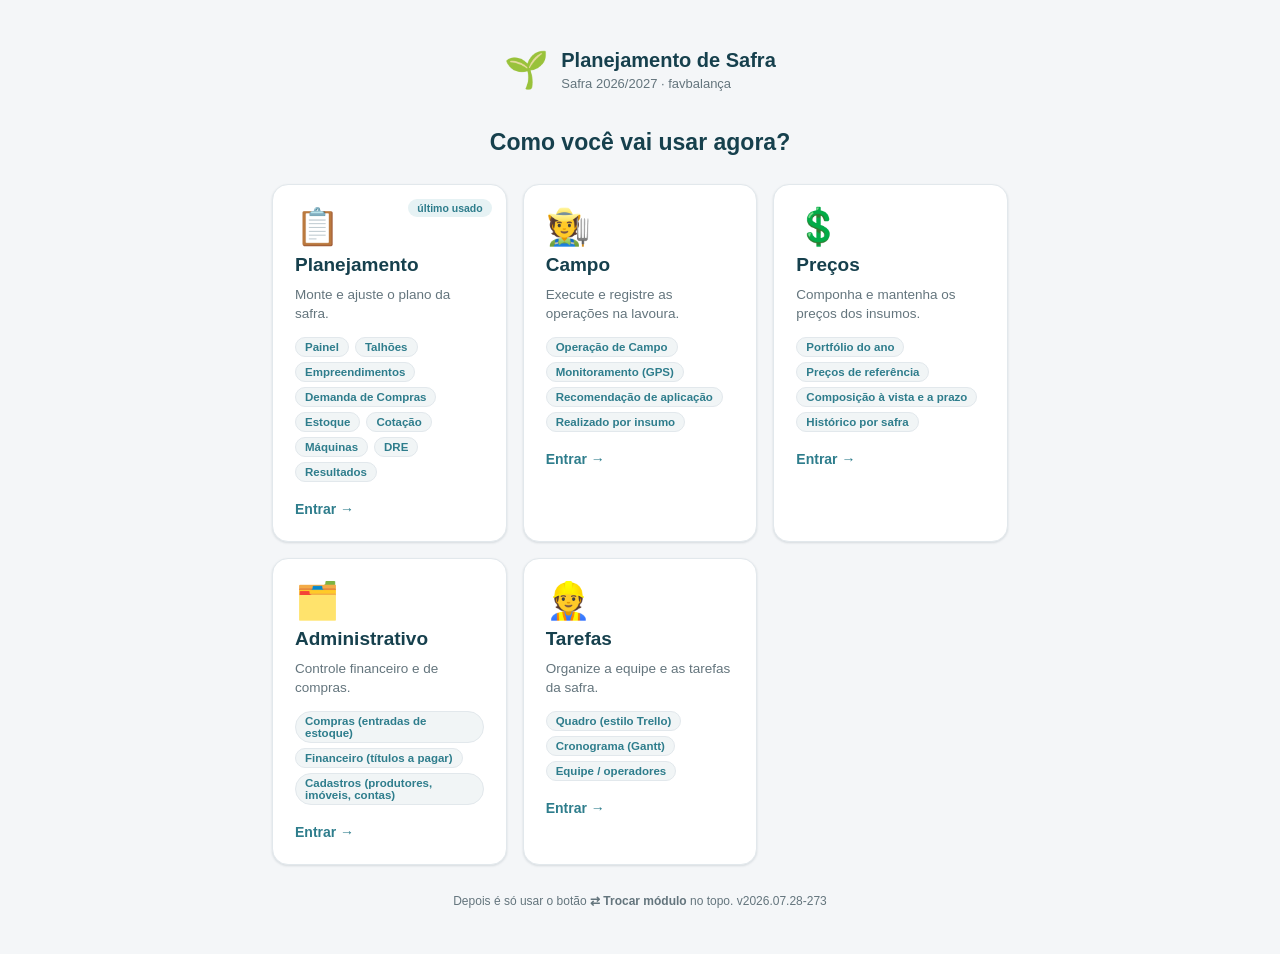
==== commit a2656967: "Financeiro: cadastros e títulos a pagar a partir das parcelas da NF-e (v273, fase 2) Fase 2 do Finan" ====
--- a/app/index.html
+++ b/app/index.html
@@ -37,7 +37,8 @@
       <a href="#/estoque" data-view="estoque" data-mod="admin"><span class="ico">📦</span><span class="lbl">Estoque</span><span class="lbl-s">Estoque</span></a>
       <a href="#/contratos" data-view="contratos" data-mod="admin"><span class="ico">📑</span><span class="lbl">Contratos</span><span class="lbl-s">Contratos</span></a>
       <a href="#/pendencias" data-view="pendencias" data-mod="admin"><span class="ico">⚠️</span><span class="lbl">Pendências</span><span class="lbl-s">Pendências</span></a>
-      <a href="#/fluxocaixa" data-view="fluxocaixa" data-mod="admin"><span class="ico">💵</span><span class="lbl">Fluxo de Caixa</span><span class="lbl-s">Caixa</span></a>
+      <a href="#/financeiro" data-view="financeiro" data-mod="admin"><span class="ico">💵</span><span class="lbl">Financeiro</span><span class="lbl-s">Financ.</span></a>
+      <a href="#/cadastros" data-view="cadastros" data-mod="admin"><span class="ico">🗃️</span><span class="lbl">Cadastros</span><span class="lbl-s">Cadastros</span></a>
       <a href="#/calendario" data-view="calendario" data-mod="tarefas"><span class="ico">🗓️</span><span class="lbl">Calendário</span><span class="lbl-s">Calend.</span></a>
       <a href="#/tarefas" data-view="tarefas" data-mod="tarefas"><span class="ico">🗂️</span><span class="lbl">Quadro</span><span class="lbl-s">Quadro</span></a>
       <a href="#/cronograma" data-view="cronograma" data-mod="tarefas"><span class="ico">📅</span><span class="lbl">Cronograma</span><span class="lbl-s">Gantt</span></a>
--- a/app/styles.css
+++ b/app/styles.css
@@ -649,6 +649,8 @@
   #print-area .pdf-kv{margin:6px 0 4px}
   #print-area .pdf-kv td{border:1px solid #bbb;padding:5px 8px;font-size:11px;background:#fafafa}
   #print-area .pdf-kv small{display:block;font-size:9px;color:#555;text-transform:uppercase;letter-spacing:.04em}
+  #print-area .rel-ap-pdf{page-break-inside:avoid;margin-bottom:10px}
+  #print-area .rel-ap-pdf .pdf-kv{margin-bottom:2px}
   #print-area .pdf-kv b{font-size:12.5px}
   #print-area .op-blk{break-inside:avoid;page-break-inside:avoid;margin:0 0 8px}
   #print-area .op-blk h3{display:flex;align-items:center;gap:6px;flex-wrap:wrap;margin:8px 0 3px;font-size:12px}
@@ -1794,6 +1796,25 @@
 .rel-uso-t tfoot td{font-weight:800;background:var(--bg);padding:9px 14px}
 @media(max-width:640px){ .rel-uso-t tbody tr::after{display:none} .rel-uso-t tbody tr{cursor:default} }
 .rel-uso-t .pill{background:var(--line);color:var(--muted);margin-left:4px}
+/* Aplicações no período — relatório para o Agro1 (v271): uma ficha por operação com seus insumos */
+.rel-ap-top{align-items:flex-end}
+.rel-ap-top .faz-wrap{flex-direction:column;align-items:flex-start;gap:3px}
+.rel-ap-top .faz-wrap .cell{width:150px;font-weight:600;color:var(--ink)}
+.rel-ap-top .faz-wrap .sel{flex:0 0 auto;min-width:150px;max-width:220px}
+.rel-ap-marca{display:flex;flex-wrap:wrap;gap:8px;align-items:center;margin:8px 14px 0;padding:8px 12px;background:var(--bg);border:1px dashed var(--line);border-radius:10px;font-size:13px}
+.rel-ap-aviso{margin:8px 14px 0;padding:8px 12px;background:var(--amber-soft,#fff6df);color:var(--amber,#8a5a00);border-radius:10px;font-size:12.5px;line-height:1.45}
+.rel-ap-tal span{font-weight:600;text-transform:none;letter-spacing:0}
+.rel-ap-card{margin:6px 14px 10px;border:1px solid var(--line);border-radius:12px;overflow:hidden;background:var(--card)}
+.rel-ap-card.lanc{opacity:.78}
+.rel-ap-hd{display:flex;flex-wrap:wrap;gap:4px 10px;align-items:center;padding:9px 12px;background:var(--bg);font-size:14px}
+.rel-ap-data{font-size:15px;color:var(--teal)}
+.rel-ap-tipo{background:var(--teal-soft);color:var(--teal)}
+.rel-ap-area{margin-left:auto;font-weight:800;white-space:nowrap}
+.rel-ap-meta{display:flex;flex-wrap:wrap;gap:3px 6px;padding:6px 12px;font-size:12.5px;color:var(--ink2)}
+.rel-ap-meta i{color:var(--line);font-style:normal}
+.rel-ap-card .table-wrap{border:0;border-radius:0;margin:0}
+.rel-ap-card tbody tr:last-child td{border-bottom:0}
+@media(max-width:640px){ .rel-ap-area{margin-left:0} .rel-ap-top .faz-wrap{flex:1 1 45%} .rel-ap-top .faz-wrap .cell,.rel-ap-top .faz-wrap .sel{width:100%;max-width:none;min-width:0} }
 /* ===== Bulas dos produtos (módulo Preços) ===== */
 .bula-btn.on{background:var(--teal-soft);border-color:var(--teal)}
 .bula-box{width:min(680px,100%)}
@@ -1988,6 +2009,24 @@
 .est-prod{cursor:pointer}.est-prod:hover{text-decoration:underline;color:var(--teal)}
 .ext-sec{font-weight:800;font-size:13px;margin:10px 0 6px;color:var(--ink)}.ext-sec b{color:var(--teal);margin-left:6px}
 .ext-tbl td,.ext-tbl th{font-size:12.5px}
+/* custo médio (v272): selo "ref." (preço de referência, sem nota) e cabeçalho do extrato */
+.pill.cm-ref{background:var(--amber-soft);color:var(--amber);font-size:10px;padding:2px 6px;margin-left:4px;vertical-align:middle}
+.ext-cm{display:flex;flex-wrap:wrap;gap:6px 18px;margin:2px 0 8px;font-size:13px}
+.ext-cm span{display:flex;flex-direction:column}
+.ext-cm small{font-size:10.5px;color:var(--muted);text-transform:uppercase;letter-spacing:.03em;font-weight:600}
+.ext-cm b{color:var(--teal)}
+/* Financeiro (v273): títulos a pagar e cadastros */
+.fin-venc{display:block}.fin-venc.neg{color:var(--red)}.fin-venc.warn{color:var(--amber)}.fin-venc small{display:block;font-size:10.5px;color:var(--muted);font-weight:600}
+.fin-obs{font-size:11.5px}
+.pill.fin-st{background:var(--line);color:var(--muted)}.pill.fin-st.neg{background:#fde8e6;color:var(--red)}.pill.fin-st.warn{background:var(--amber-soft);color:var(--amber)}.pill.fin-st.ok{background:var(--green-soft);color:var(--green)}.pill.fin-st.off{opacity:.7}
+.fin-acts{display:flex;gap:4px;align-items:center;white-space:nowrap;justify-content:flex-end}
+.fin-t tbody td{vertical-align:middle}
+.kpi.kpi-neg{border-color:#f3c4c0}
+.cad-list .cad-row{display:grid;grid-template-columns:minmax(150px,1fr) minmax(0,2fr) auto;gap:4px 12px;align-items:center;padding:9px 14px;border-top:1px solid var(--line)}
+.cad-row.off{opacity:.6}.cad-row b{display:block}.cad-row small{color:var(--muted);font-size:11.5px}
+.cad-form{padding:4px 14px 12px;border-bottom:1px solid var(--line);background:var(--bg)}.cad-form .app-grid{margin:8px 0}.cad-form .bulk-add{display:flex;gap:8px;align-items:center}
+.cad-chk{display:flex;align-items:center;gap:6px;margin-top:22px;font-weight:600}
+@media(max-width:640px){ .cad-list .cad-row{grid-template-columns:minmax(0,1fr) auto} .cad-row>.mut{grid-column:1/-1} .fin-acts{justify-content:flex-start;flex-wrap:wrap} }
 
 /* ===== Quadro: faixas que encolhem (filtros · linha do tempo) (v247) ===== */
 .oq-fold{margin-bottom:8px}
@@ -2030,6 +2069,37 @@
 .nt-vazio{font-size:12.5px;padding:4px 2px 6px;margin:0}.nt-mais{font-size:12px;padding:4px 2px}
 .nt-opt{display:flex;align-items:center;gap:8px;font-size:13px;margin:12px 0 0;padding-top:10px;border-top:1px solid var(--line)}.nt-opt input{width:18px;height:18px}
 @media (max-width:640px){ .notif-btn{width:34px;height:34px;font-size:16px} }
+
+/* v254: contornos do Drive (folha) */
+.ld-dica{font-size:12px;margin:2px 0 6px}.ld-erro{color:#9a3412}
+.ld-list{max-height:52vh;overflow:auto;border:1px solid var(--line);border-radius:10px;padding:2px 8px}
+.ld-sub{margin:8px 0 2px;font-size:12.5px;color:var(--mut)}
+.ld-item{padding:8px 2px;align-items:center;gap:10px;cursor:pointer}.ld-item input{width:20px;height:20px;flex:none}.ld-item .na-tx b{font-size:13.5px;word-break:break-all}.ld-item .na-tx span{font-size:11.5px}
+.ld-btns{margin-top:10px;flex-wrap:wrap}
+
+/* v258: ferramentas do mapa encolhidas num botão com lista */
+.mapa-tools{position:relative;flex:none}
+.mapa-tools-btn{white-space:nowrap}
+.mapa-tools .mt-seta{display:inline-block;transition:transform .15s;margin-left:2px}.mapa-tools.open .mt-seta{transform:rotate(180deg)}
+.mapa-tools.open .mapa-tools-btn{background:var(--ink2);color:#fff;border-color:var(--ink2)}
+.mapa-menu{position:absolute;left:0;top:calc(100% + 6px);z-index:40;display:flex;flex-direction:column;gap:6px;min-width:230px;max-width:calc(100vw - 40px);padding:8px;background:var(--card);border:1px solid var(--line);border-radius:14px;box-shadow:0 10px 30px rgba(0,0,0,.18);animation:naUp .14s ease-out}
+.mapa-menu .btn{justify-content:flex-start;text-align:left;width:100%;padding:10px 12px;font-size:14px}
+.mapa-menu .btn.on{background:var(--teal-soft);border-color:var(--ink2);color:var(--ink2)}
+@media (min-width:900px){ .mapa-menu{left:auto;right:0} }
+
+/* v260: janelinha do quadro — operação finalizada: produtos baixados e manejo aplicado */
+.oq-pop-sec{margin-top:4px}.oq-pop-sec h5{margin:4px 0 2px;font-size:12.5px;font-weight:800;color:var(--ink)}
+.oq-man{display:flex;gap:8px;align-items:baseline;font-size:12.5px;padding:4px 0;border-bottom:1px dashed #eef1f3}
+.oq-man span{color:var(--muted);flex:0 0 112px}.oq-man b{flex:1;font-weight:600;min-width:0}
+
+/* v262: chuva da estação (Monitor de Irrigação) */
+.ce-mes summary{cursor:pointer;list-style:none}.ce-mes summary::-webkit-details-marker{display:none}.ce-mes summary::before{content:'▸ ';color:var(--muted)}.ce-mes[open] summary::before{content:'▾ '}
+.kpi-link{display:block;text-decoration:none;color:inherit;cursor:pointer}
+
+/* v266: materiais do plantio (vários híbridos no talhão) */
+.pl-sems{margin:6px 0 2px}.pl-sem{display:flex;align-items:center;gap:8px;margin:4px 0}.pl-sem .sel{flex:1;min-width:0}
+.pl-sem-ha{display:inline-flex;align-items:center;gap:4px}.pl-sem-ha .cell{width:74px}
+.rc-ha{margin-top:3px;font-size:11.5px}.rc-ha .cell{width:64px}
 
 /* ===== Celular: fonte ~20% menor em todos os módulos (v236+v237), como no quadro de operações. Campos de texto continuam com 16px (iPhone não dá zoom). Gerado por scripts/css_fonte_celular.py — não edite à mão, rode o script ===== */
 @media (max-width:640px){
@@ -2346,6 +2416,11 @@
   .ci-x.on{font-size:12px}
   .rel-uso-kpis span{font-size:12px}
   .rel-uso-h{font-size:10.5px}
+  .rel-ap-marca{font-size:10.5px}
+  .rel-ap-aviso{font-size:10px}
+  .rel-ap-hd{font-size:11.5px}
+  .rel-ap-data{font-size:12px}
+  .rel-ap-meta{font-size:10px}
   .bula-arq{font-size:10.5px}
   .mi-info{font-size:10.5px}
   .mi-nota{font-size:11.5px}
@@ -2397,6 +2472,9 @@
   .ext-sec{font-size:10.5px}
   .ext-tbl td{font-size:10px}
   .ext-tbl th{font-size:10px}
+  .ext-cm{font-size:10.5px}
+  .fin-obs{font-size:9.5px}
+  .cad-row small{font-size:9.5px}
   .faz-wrap{font-size:9.5px}
   .faz-camp span{font-size:9.5px}
   .nt-sec h4{font-size:11px}
@@ -2407,4 +2485,10 @@
   .nt-mais{font-size:9.5px}
   .nt-opt{font-size:10.5px}
   .notif-btn{font-size:13px}
+  .ld-dica{font-size:9.5px}
+  .ld-sub{font-size:10px}
+  .ld-item .na-tx b{font-size:11px}
+  .ld-item .na-tx span{font-size:9.5px}
+  .mapa-menu .btn{font-size:11.5px}
+  .rc-ha{font-size:9.5px}
 }
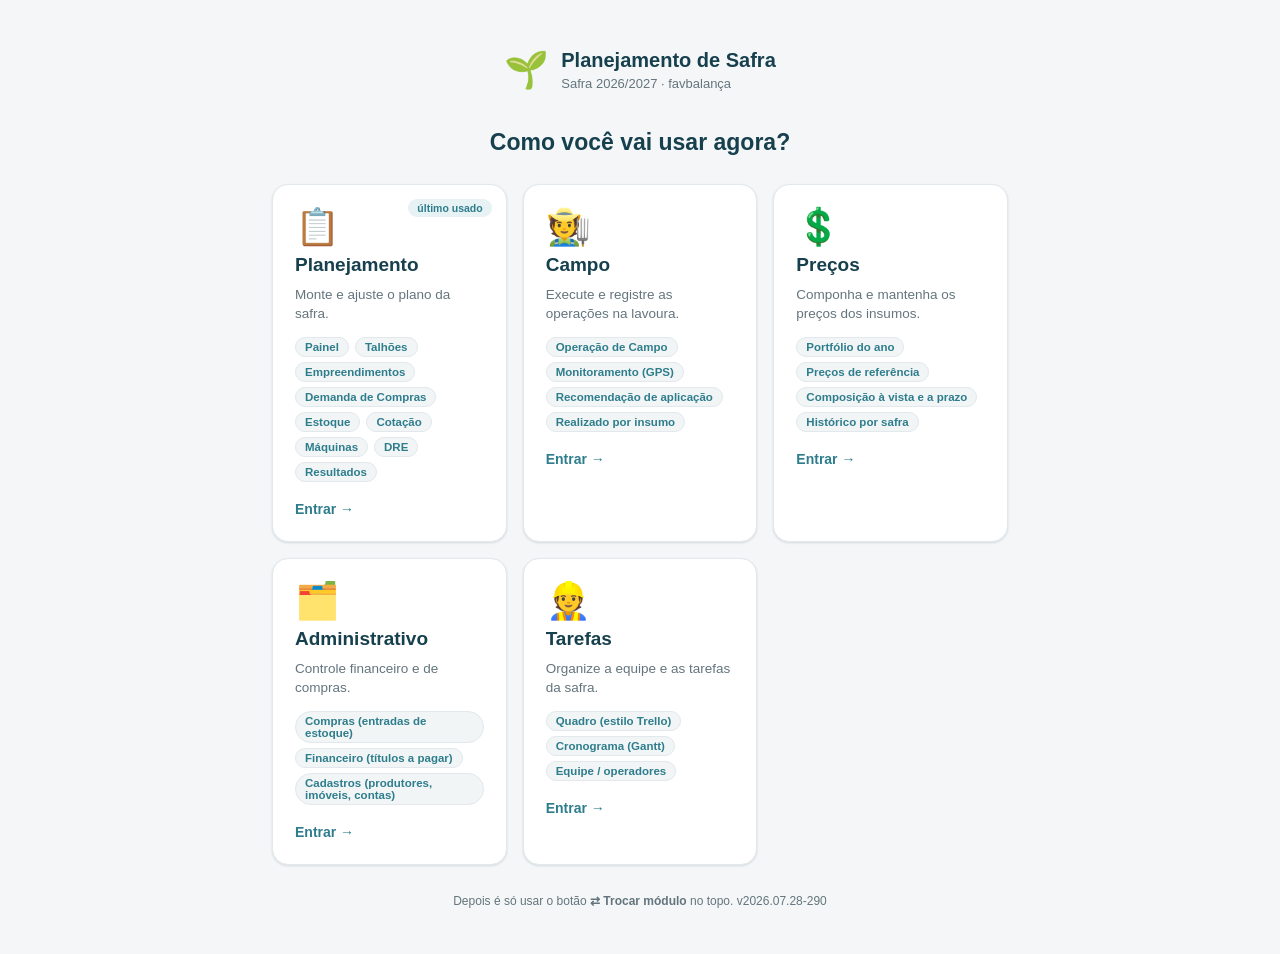
==== commit 5c909b91: "Administrativo Fase A (v290): caixa de entrada Notas com classificação automática por IA e Aprovar e" ====
--- a/app/index.html
+++ b/app/index.html
@@ -32,11 +32,11 @@
       <a href="#/empreendimentos" data-view="empreendimentos" data-mod="planejamento"><span class="ico">🌾</span><span class="lbl">Empreendimentos</span><span class="lbl-s">Culturas</span></a>
       <a href="#/compras" data-view="compras" data-mod="planejamento"><span class="ico">🛒</span><span class="lbl">Demanda</span><span class="lbl-s">Demanda</span></a>
       <a href="#/estoque" data-view="estoque" data-mod="planejamento"><span class="ico">📦</span><span class="lbl">Estoque</span><span class="lbl-s">Estoque</span></a>
-      <a href="#/entradas" data-view="entradas" data-mod="admin"><span class="ico">🧾</span><span class="lbl">Compras</span><span class="lbl-s">Compras</span></a>
+      <a href="#/entradas" data-view="entradas" data-mod="admin"><span class="ico">📥</span><span class="lbl">Notas</span><span class="lbl-s">Notas</span></a>
       <a href="#/receber" data-view="receber" data-mod="admin"><span class="ico">📷</span><span class="lbl">Receber nota</span><span class="lbl-s">Receber</span></a>
       <a href="#/estoque" data-view="estoque" data-mod="admin"><span class="ico">📦</span><span class="lbl">Estoque</span><span class="lbl-s">Estoque</span></a>
-      <a href="#/contratos" data-view="contratos" data-mod="admin"><span class="ico">📑</span><span class="lbl">Contratos</span><span class="lbl-s">Contratos</span></a>
-      <a href="#/pendencias" data-view="pendencias" data-mod="admin"><span class="ico">⚠️</span><span class="lbl">Pendências</span><span class="lbl-s">Pendências</span></a>
+      <a href="#/contratos" data-view="contratos" data-mod="admin-sub"><span class="ico">📑</span><span class="lbl">Contratos</span><span class="lbl-s">Contratos</span></a>
+      <a href="#/pendencias" data-view="pendencias" data-mod="admin-sub"><span class="ico">⚠️</span><span class="lbl">Pendências</span><span class="lbl-s">Pendências</span></a>
       <a href="#/financeiro" data-view="financeiro" data-mod="admin"><span class="ico">💵</span><span class="lbl">Financeiro</span><span class="lbl-s">Financ.</span></a>
       <a href="#/cadastros" data-view="cadastros" data-mod="admin"><span class="ico">🗃️</span><span class="lbl">Cadastros</span><span class="lbl-s">Cadastros</span></a>
       <a href="#/calendario" data-view="calendario" data-mod="tarefas"><span class="ico">🗓️</span><span class="lbl">Calendário</span><span class="lbl-s">Calend.</span></a>
--- a/app/styles.css
+++ b/app/styles.css
@@ -1159,7 +1159,7 @@
 .nfe-it-top{display:flex;gap:8px;align-items:center;flex-wrap:wrap}
 .nfe-it-top b{font-size:13.5px}
 .nfe-chip{font-size:11px;font-weight:800;padding:2px 8px;border-radius:9px;background:#eef2f4;color:#46565c;white-space:nowrap}
-.nfe-chip.st-auto,.nfe-chip.st-ok{background:#e3f2e5;color:#1b5e20}.nfe-chip.st-sug{background:#fff1c2;color:#7a5600}.nfe-chip.st-ignorar{background:#eee;color:#666}
+.nfe-chip.st-auto,.nfe-chip.st-ok{background:#e3f2e5;color:#1b5e20}.nfe-chip.st-ia{background:#ede7f6;color:#4527a0}.nfe-it.st-ia{border-left-color:#7e57c2}.nfe-chip.st-sug{background:#fff1c2;color:#7a5600}.nfe-chip.st-ignorar{background:#eee;color:#666}
 .nfe-it-sub{font-size:12px;color:var(--muted);margin:4px 0 8px;overflow-wrap:anywhere}
 .nfe-it-map{display:grid;grid-template-columns:2.2fr .7fr 1fr 1.3fr;gap:10px;align-items:end}
 .nfe-it-map label{display:flex;flex-direction:column;gap:3px;font-size:11px;font-weight:700;color:var(--muted);text-transform:uppercase;letter-spacing:.04em}
@@ -2026,6 +2026,54 @@
 .cad-row.off{opacity:.6}.cad-row b{display:block}.cad-row small{color:var(--muted);font-size:11.5px}
 .cad-form{padding:4px 14px 12px;border-bottom:1px solid var(--line);background:var(--bg)}.cad-form .app-grid{margin:8px 0}.cad-form .bulk-add{display:flex;gap:8px;align-items:center}
 .cad-chk{display:flex;align-items:center;gap:6px;margin-top:22px;font-weight:600}
+/* baixas e extrato (v274) */
+.fin-seg{margin:0 0 10px}
+.fin-bx-form{border-color:var(--teal)}
+.fin-bx-calc{padding:0 14px 10px;font-size:12.5px}
+.fin-arq{display:flex;align-items:center;gap:8px;flex-wrap:wrap;min-height:34px}
+.fin-bx-tg{display:inline-block;margin-top:3px;font-size:12px}
+.fin-bxs td{background:var(--bg);padding:8px 14px 12px}
+.fin-bx-list{font-size:12.5px}.fin-bx-list b{display:block;margin-bottom:4px}
+.fin-bx-list table{width:100%;border-collapse:collapse;background:var(--card);border:1px solid var(--line);border-radius:8px;overflow:hidden}
+.fin-bx-list th,.fin-bx-list td{padding:5px 8px;border-bottom:1px solid var(--line);font-size:12px;text-align:left}.fin-bx-list tr:last-child td{border-bottom:0}.fin-bx-list .num{text-align:right}
+.fin-neg{color:var(--red)}
+.fin-antes td{opacity:.6}
+/* Livro Caixa (v275) */
+.lc-pend{margin:0;padding:8px 14px 12px 30px;font-size:13px}.lc-pend li{margin:4px 0}.lc-pend li.erro{color:var(--red)}.lc-pend li.aviso{color:var(--amber)}.lc-pend li .link{margin-left:4px}
+.cad-cp{font-size:12px;margin-top:3px;color:var(--ink2)}.cad-cp .icon-btn{padding:0 4px;font-size:12px}
+.fin-t tr.on td{background:var(--teal-soft)}
+/* peças/serviços → máquina (v276) */
+.nfe-dest{display:flex;flex-wrap:wrap;gap:6px 16px;margin:6px 0 8px;font-size:12.5px;font-weight:600}.nfe-dest label{display:flex;align-items:center;gap:5px;cursor:pointer}
+.nfe-it-maq{grid-template-columns:2fr 1.2fr 1.3fr}
+.nfe-it.st-maq{border-left:3px solid var(--teal)}.nfe-it.st-maqsug{border-left:3px solid var(--amber)}
+.nfe-chip.st-maq{background:var(--teal-soft);color:var(--teal)}.nfe-chip.st-maqsug{background:var(--amber-soft);color:var(--amber)}
+.nfe-pecas-all{display:flex;flex-wrap:wrap;gap:8px;align-items:center;margin-top:8px}.nfe-pecas-all .txt{flex:1 1 220px;min-width:0}
+.nfe-ign-box{margin:10px 0;padding:8px 12px;border:1px dashed var(--line);border-radius:10px;font-size:13px}
+.manut-tipos{display:flex;flex-wrap:wrap;gap:6px;padding:0 14px 8px}.manut-tipos .pill{background:var(--line);color:var(--ink2)}
+@media(max-width:640px){ .nfe-it-maq{grid-template-columns:1fr} }
+/* experimentos — áreas de referência dentro do talhão (v278) */
+.exp-ajuda{margin:0 14px 8px;font-size:13px}
+.exp-modo{display:flex;flex-wrap:wrap;align-items:center;gap:8px;padding:0 14px 8px}.exp-modo-tx{font-size:12px;flex:1 1 200px}
+.exp-mapwrap{position:relative;margin:0 14px}.exp-map{height:46vh;min-height:280px;border-radius:12px;overflow:hidden}.exp-map.exp-semmapa{display:flex;align-items:center;justify-content:center;min-height:100px;height:auto}
+.exp-bar{display:flex;flex-wrap:wrap;gap:8px;padding:10px 14px 0}.exp-btn{flex:1 1 150px;min-height:52px;font-size:16px}
+.exp-info{display:flex;flex-wrap:wrap;gap:6px 16px;padding:8px 14px;font-size:14px}.exp-warn{color:var(--amber);font-weight:700}
+.exp-form{padding:4px 14px 0}.exp-cores{display:flex;gap:6px;flex-wrap:wrap;padding-top:4px}.exp-cor{width:28px;height:28px;border-radius:50%;border:2px solid transparent;cursor:pointer;padding:0}.exp-cor.on{border-color:var(--ink);box-shadow:0 0 0 2px #fff inset}
+.exp-foot{display:flex;flex-wrap:wrap;gap:8px;padding:10px 14px}
+.exp-lista{padding:0 14px 12px}.exp-lista h3{font-size:15px;margin:8px 0}
+.exp-row{display:flex;align-items:flex-start;gap:10px;padding:8px 0;border-top:1px solid var(--line)}.exp-row-tx{flex:1;min-width:0;font-size:13px;line-height:1.4}.exp-row-tx .mut{font-size:12px}.exp-row-btns{display:flex;gap:2px;flex:0 0 auto}
+.exp-sw{display:inline-block;width:14px;height:14px;border-radius:4px;flex:0 0 auto;margin-top:3px;border:1px solid rgba(0,0,0,.2)}
+.exp-vtx{background:#fff;border:2px solid #333;border-radius:50%;font:700 11px/18px system-ui,sans-serif;text-align:center;color:#222}
+.mapa-lbl-exp{font-size:11px}
+.nfe-head>div.nfe-fora{border-color:var(--amber);background:#fff8e6}
+.fin-h3{font-size:14px;margin:10px 14px 6px}
+.nfe-ia{font-size:12px;margin-top:3px}.nfe-ia-ok{color:#2e7d32;font-weight:700}.nfe-ia-pend{color:#b26a00;font-weight:700}.nfe-row.ia-pronto{border-left:4px solid #43a047}.nfe-row.ia-pend{border-left:4px solid #fbc02d;background:#fffdf5}.nfe-iabox .btn{margin-left:6px}
+/* venda do produtor (v277) */
+.nfe-venda .panel-head h2{color:var(--green)}
+.nfe-comp{margin:6px 14px 10px;padding:10px 12px;border:1px dashed var(--line);border-radius:10px;font-size:13px}
+.nfe-comp-row{display:flex;flex-wrap:wrap;align-items:center;gap:8px;padding:6px 0;border-top:1px solid var(--line)}.nfe-comp-row:first-of-type{border-top:0}.nfe-comp-row span{flex:1 1 220px}.nfe-comp-row .cell{width:120px}
+.nfe-tipo.t-VENDA_PROD,.nfe-tipo.t-VENDA_PRODUTOR{background:#e3f3e6;color:#1b5e20;padding:1px 6px;border-radius:6px}
+.fin-ext-top{align-items:flex-end;flex-wrap:wrap;gap:8px}.fin-ext-top .faz-wrap{flex-direction:column;align-items:flex-start;gap:3px}.fin-ext-top .faz-wrap .cell{width:150px}.fin-ext-top .faz-wrap .sel{min-width:160px;max-width:260px}
+@media(max-width:640px){ .fin-bxs td{padding:8px 10px} .fin-bx-list table,.fin-bx-list thead,.fin-bx-list tbody,.fin-bx-list tr,.fin-bx-list td{display:block} .fin-bx-list thead{display:none} .fin-bx-list tr{border-bottom:1px solid var(--line);padding:4px 0} .fin-bx-list td{border:0;padding:2px 8px} .fin-ext-top .faz-wrap{flex:1 1 45%} .fin-ext-top .faz-wrap .cell,.fin-ext-top .faz-wrap .sel{width:100%;max-width:none;min-width:0} }
 @media(max-width:640px){ .cad-list .cad-row{grid-template-columns:minmax(0,1fr) auto} .cad-row>.mut{grid-column:1/-1} .fin-acts{justify-content:flex-start;flex-wrap:wrap} }
 
 /* ===== Quadro: faixas que encolhem (filtros · linha do tempo) (v247) ===== */
@@ -2475,6 +2523,26 @@
   .ext-cm{font-size:10.5px}
   .fin-obs{font-size:9.5px}
   .cad-row small{font-size:9.5px}
+  .fin-bx-calc{font-size:10px}
+  .fin-bx-tg{font-size:9.5px}
+  .fin-bx-list{font-size:10px}
+  .fin-bx-list th{font-size:9.5px}
+  .fin-bx-list td{font-size:9.5px}
+  .lc-pend{font-size:10.5px}
+  .cad-cp{font-size:9.5px}
+  .cad-cp .icon-btn{font-size:9.5px}
+  .nfe-dest{font-size:10px}
+  .nfe-ign-box{font-size:10.5px}
+  .exp-ajuda{font-size:10.5px}
+  .exp-modo-tx{font-size:9.5px}
+  .exp-btn{font-size:13px}
+  .exp-info{font-size:11.5px}
+  .exp-lista h3{font-size:12px}
+  .exp-row-tx{font-size:10.5px}
+  .exp-row-tx .mut{font-size:9.5px}
+  .fin-h3{font-size:11.5px}
+  .nfe-ia{font-size:9.5px}
+  .nfe-comp{font-size:10.5px}
   .faz-wrap{font-size:9.5px}
   .faz-camp span{font-size:9.5px}
   .nt-sec h4{font-size:11px}
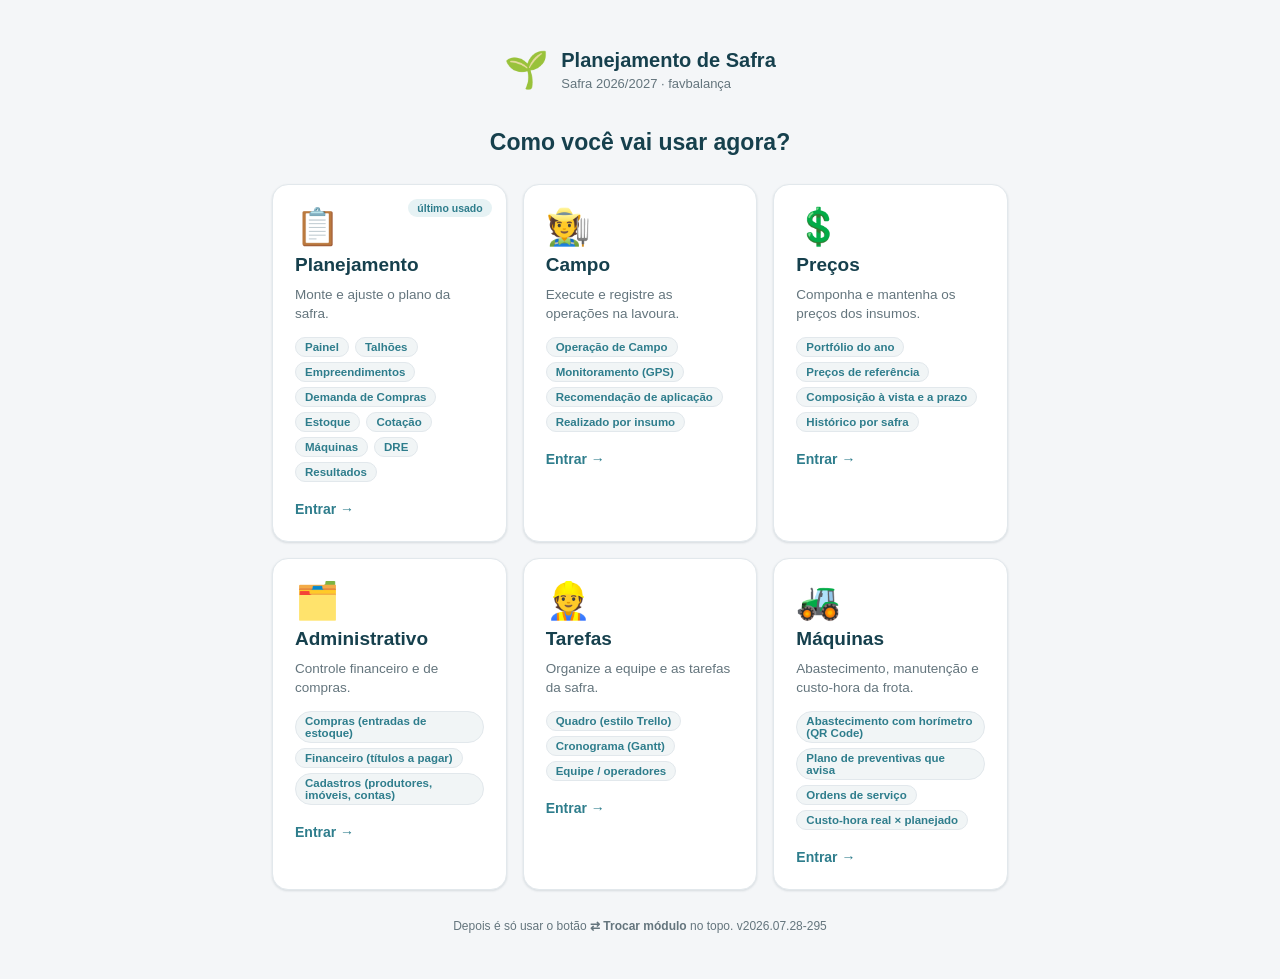
==== commit 3f43ff75: "Módulo Máquinas (v295): abastecimento com horímetro e QR Code, preventivas que avisam, ordens de ser" ====
--- a/app/index.html
+++ b/app/index.html
@@ -43,6 +43,10 @@
       <a href="#/tarefas" data-view="tarefas" data-mod="tarefas"><span class="ico">🗂️</span><span class="lbl">Quadro</span><span class="lbl-s">Quadro</span></a>
       <a href="#/cronograma" data-view="cronograma" data-mod="tarefas"><span class="ico">📅</span><span class="lbl">Cronograma</span><span class="lbl-s">Gantt</span></a>
       <a href="#/equipe" data-view="equipe" data-mod="tarefas"><span class="ico">👷</span><span class="lbl">Equipe</span><span class="lbl-s">Equipe</span></a>
+      <a href="#/frota" data-view="frota" data-mod="maquinas"><span class="ico">🚜</span><span class="lbl">Painel da frota</span><span class="lbl-s">Frota</span></a>
+      <a href="#/abastecimento" data-view="abastecimento" data-mod="maquinas"><span class="ico">⛽</span><span class="lbl">Abastecimento</span><span class="lbl-s">Abastec.</span></a>
+      <a href="#/manutencao" data-view="manutencao" data-mod="maquinas"><span class="ico">🔧</span><span class="lbl">Manutenção</span><span class="lbl-s">Manut.</span></a>
+      <a href="#/maqcad" data-view="maqcad" data-mod="maquinas" data-mais="maquinas"><span class="ico">🗂️</span><span class="lbl">Cadastro</span><span class="lbl-s">Cadastro</span></a>
       <a href="#/cotacao" data-view="cotacao" data-mod="planejamento"><span class="ico">🏷️</span><span class="lbl">Cotação</span><span class="lbl-s">Cotação</span></a>
       <a href="#/precos" data-view="precos" data-mod="precos"><span class="ico">💲</span><span class="lbl">Preços</span><span class="lbl-s">Preços</span></a>
       <a href="#/maquinas" data-view="maquinas" data-mod="planejamento"><span class="ico">🚜</span><span class="lbl">Máquinas</span><span class="lbl-s">Máquinas</span></a>
--- a/app/styles.css
+++ b/app/styles.css
@@ -68,6 +68,7 @@
 .entry-card.ec-precos:hover{border-color:#c98a1e}
 .entry-card.ec-admin:hover{border-color:#6a5acd}
 .entry-card.ec-tarefas:hover{border-color:#c0645a}
+.entry-card.ec-maquinas:hover{border-color:#8a6d3b}
 /* ---- Tarefas: Quadro (kanban) ---- */
 .kanban{display:grid;grid-template-columns:repeat(3,1fr);gap:12px;align-items:start}
 .kanban-col{background:var(--bg);border:1px solid var(--line);border-radius:12px;padding:8px;min-height:80px}
@@ -656,6 +657,7 @@
   #print-area .op-blk h3{display:flex;align-items:center;gap:6px;flex-wrap:wrap;margin:8px 0 3px;font-size:12px}
   #print-area .op-n{display:inline-block;min-width:18px;height:18px;line-height:18px;text-align:center;border-radius:9px;background:#222;color:#fff;font-size:10.5px;font-weight:700}
   #print-area .mut2{color:#555;font-weight:400}
+  #print-area .dose-acima{color:#b00020!important;font-weight:700}
   #print-area tfoot tr.tot th{background:#d5d5d5}
   #print-area .pdf-seq+.pdf-seq{page-break-before:always}
   #print-area .pdf-foot{margin-top:10px;font-size:10px;color:#555;border-top:1px solid #bbb;padding-top:4px}
@@ -2067,6 +2069,28 @@
 .nfe-head>div.nfe-fora{border-color:var(--amber);background:#fff8e6}
 .fin-h3{font-size:14px;margin:10px 14px 6px}
 .nfe-ia{font-size:12px;margin-top:3px}.nfe-ia-ok{color:#2e7d32;font-weight:700}.nfe-ia-pend{color:#b26a00;font-weight:700}.nfe-row.ia-pronto{border-left:4px solid #43a047}.nfe-row.ia-pend{border-left:4px solid #fbc02d;background:#fffdf5}.nfe-iabox .btn{margin-left:6px}
+/* módulo Máquinas (v295) */
+.mq-list{display:grid;gap:10px}.mq-card{background:var(--paper,#fff);border:1px solid var(--line);border-radius:12px;padding:12px 14px;border-left:4px solid var(--line)}.mq-card.aviso{border-left-color:var(--amber)}.mq-card.erro{border-left-color:var(--red)}
+.mq-head{display:flex;gap:8px;align-items:center;flex-wrap:wrap}.mq-head b{font-size:15px}.mq-kpis{margin:8px 0 0}.mq-ruim{color:var(--red)}
+.mq-alertas{list-style:none;margin:8px 0 0;padding:0;font-size:12.5px}.mq-alertas li{padding:3px 0}.mq-alertas li.erro{color:var(--red);font-weight:700}.mq-alertas li.aviso{color:var(--amber)}
+.mq-escolha{display:flex;gap:10px;align-items:flex-end;padding:0 14px 12px;flex-wrap:wrap}.mq-form{display:flex;gap:10px;flex-wrap:wrap;padding:0 14px 8px}.mq-form label{display:flex;flex-direction:column;gap:3px;font-size:12px;min-width:140px;flex:1}.mq-form .cell,.mq-form .txt,.mq-form .sel{width:100%}
+.mq-plano{display:flex;flex-wrap:wrap;gap:6px;padding:0 14px 8px}.mq-plano .pill{background:var(--line)}.mq-plano .pill.perto{background:#fff3cd;color:#8d6e00}.mq-plano .pill.vencida{background:var(--red-soft);color:var(--red);font-weight:700}
+.fin-t tr.mq-tr-erro td{background:var(--red-soft)}.fin-t tr.mq-tr-aviso td{background:#fffdf5}
+@media (max-width:640px){ .mq-form label{min-width:46%} }
+/* referência de dose da bula na recomendação (v294) */
+.rc-bula{font-size:11px;color:var(--ink2);white-space:normal;margin-top:2px;font-weight:500}.rc-bula.acima{color:var(--red);font-weight:700}.rc-bula.abaixo{color:var(--amber);font-weight:700}.rc-bula.sem{font-weight:400}
+.rc-tbl input.cell.dose-acima,.rc-dose.dose-acima{color:var(--red);font-weight:700}.rc-tbl input.cell.dose-acima{border-color:var(--red);background:var(--red-soft)}
+.rc-tbl input.cell.dose-abaixo,.rc-dose.dose-abaixo{color:var(--amber);font-weight:700}.rc-obs.rc-acima{color:var(--red)}
+/* fechamento mensal (v292) */
+.fech-list{list-style:none;margin:0;padding:4px 14px 12px}.fech-list li{padding:6px 0;border-top:1px solid var(--line);font-size:13px}.fech-list li.erro{color:#b71c1c}.fech-list li.aviso{color:#8d6e00}.fech-list li.ok{color:var(--text)}
+.fech-docs{display:flex;gap:8px;flex-wrap:wrap;padding:0 14px 10px}.fech-envio{display:flex;gap:10px;flex-wrap:wrap;align-items:flex-end;padding:0 14px 10px}.fech-envio label{display:flex;flex-direction:column;gap:3px;font-size:12px;flex:1;min-width:180px}.fech-envio .txt{width:100%}
+.fech-corpo{margin:0 14px 12px;font-size:12px}.fech-corpo pre{white-space:pre-wrap;background:var(--bg-soft,#f6f7f8);padding:10px;border-radius:8px;font:12px/1.4 ui-monospace,monospace;max-height:260px;overflow:auto}
+/* conciliação bancária (v291) */
+.bk-row{padding:10px 14px;border-top:1px solid var(--line);border-left:4px solid transparent}.bk-row.st-auto{border-left-color:#43a047}.bk-row.st-sug{border-left-color:#fbc02d;background:#fffdf5}.bk-row.st-novo{border-left-color:#90a4ae}.bk-row.st-novo.pronta{border-left-color:#43a047}.bk-row.st-ign{opacity:.75}.bk-row.st-ja{opacity:.55}
+.bk-top{display:flex;gap:10px;align-items:center;flex-wrap:wrap}.bk-neg{color:#c62828}.bk-pos{color:#2e7d32}.bk-hist{font-size:13px;margin:3px 0 4px;word-break:break-word}.bk-tit{font-size:13px}.bk-tit .sel{max-width:100%;margin:4px 0}
+.bk-novo{display:flex;gap:10px;flex-wrap:wrap;align-items:flex-end;font-size:12px}.bk-novo label{display:flex;flex-direction:column;gap:3px;min-width:140px;flex:1}.bk-novo .txt,.bk-novo .sel{width:100%}.bk-acts{flex-basis:100%;font-size:12px}.bk-chk{display:inline-flex!important;flex-direction:row!important;align-items:center;gap:4px;min-width:0!important;flex:0 0 auto!important}
+.bk-bar{display:flex;gap:10px;align-items:center;flex-wrap:wrap;padding:10px 14px}.bk-dif{color:#c62828;font-weight:700}
+@media (max-width:640px){ .bk-novo label{min-width:100%} }
 /* venda do produtor (v277) */
 .nfe-venda .panel-head h2{color:var(--green)}
 .nfe-comp{margin:6px 14px 10px;padding:10px 12px;border:1px dashed var(--line);border-radius:10px;font-size:13px}
@@ -2542,6 +2566,16 @@
   .exp-row-tx .mut{font-size:9.5px}
   .fin-h3{font-size:11.5px}
   .nfe-ia{font-size:9.5px}
+  .mq-head b{font-size:12px}
+  .mq-alertas{font-size:10px}
+  .mq-form label{font-size:9.5px}
+  .fech-list li{font-size:10.5px}
+  .fech-envio label{font-size:9.5px}
+  .fech-corpo{font-size:9.5px}
+  .bk-hist{font-size:10.5px}
+  .bk-tit{font-size:10.5px}
+  .bk-novo{font-size:9.5px}
+  .bk-acts{font-size:9.5px}
   .nfe-comp{font-size:10.5px}
   .faz-wrap{font-size:9.5px}
   .faz-camp span{font-size:9.5px}
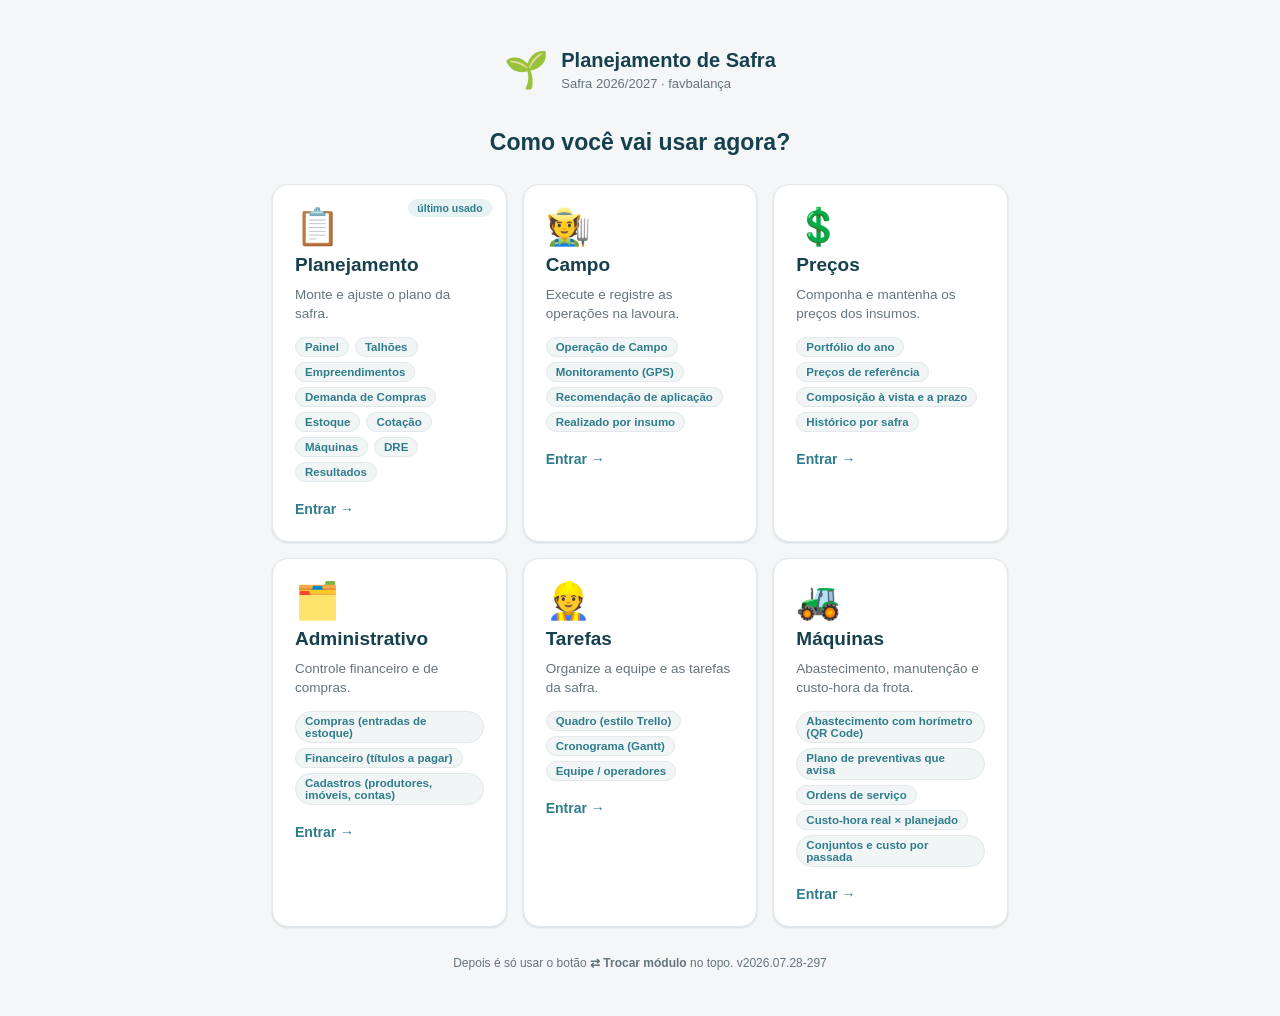
==== commit da6dbdca: "Máquinas: tela de conjuntos planejados também no módulo Máquinas (v297) - #/maquinas vira tela compa" ====
--- a/app/index.html
+++ b/app/index.html
@@ -46,6 +46,7 @@
       <a href="#/frota" data-view="frota" data-mod="maquinas"><span class="ico">🚜</span><span class="lbl">Painel da frota</span><span class="lbl-s">Frota</span></a>
       <a href="#/abastecimento" data-view="abastecimento" data-mod="maquinas"><span class="ico">⛽</span><span class="lbl">Abastecimento</span><span class="lbl-s">Abastec.</span></a>
       <a href="#/manutencao" data-view="manutencao" data-mod="maquinas"><span class="ico">🔧</span><span class="lbl">Manutenção</span><span class="lbl-s">Manut.</span></a>
+      <a href="#/maquinas" data-view="maquinas" data-mod="maquinas" data-mais="maquinas"><span class="ico">⚙️</span><span class="lbl">Conjuntos e custo</span><span class="lbl-s">Conjuntos</span></a>
       <a href="#/maqcad" data-view="maqcad" data-mod="maquinas" data-mais="maquinas"><span class="ico">🗂️</span><span class="lbl">Cadastro</span><span class="lbl-s">Cadastro</span></a>
       <a href="#/cotacao" data-view="cotacao" data-mod="planejamento"><span class="ico">🏷️</span><span class="lbl">Cotação</span><span class="lbl-s">Cotação</span></a>
       <a href="#/precos" data-view="precos" data-mod="precos"><span class="ico">💲</span><span class="lbl">Preços</span><span class="lbl-s">Preços</span></a>
--- a/app/styles.css
+++ b/app/styles.css
@@ -2069,6 +2069,9 @@
 .nfe-head>div.nfe-fora{border-color:var(--amber);background:#fff8e6}
 .fin-h3{font-size:14px;margin:10px 14px 6px}
 .nfe-ia{font-size:12px;margin-top:3px}.nfe-ia-ok{color:#2e7d32;font-weight:700}.nfe-ia-pend{color:#b26a00;font-weight:700}.nfe-row.ia-pronto{border-left:4px solid #43a047}.nfe-row.ia-pend{border-left:4px solid #fbc02d;background:#fffdf5}.nfe-iabox .btn{margin-left:6px}
+/* leitor de QR ao vivo (v296) */
+.qr-ov{position:fixed;inset:0;background:rgba(0,0,0,.92);z-index:1200;display:flex;align-items:center;justify-content:center;padding:max(16px,env(safe-area-inset-left,0px))}.qr-box{position:relative;width:min(92vw,520px)}.qr-box video{width:100%;aspect-ratio:3/4;object-fit:cover;border-radius:14px;background:#000}
+.qr-mira{position:absolute;left:50%;top:40%;width:62%;aspect-ratio:1;transform:translate(-50%,-50%);border:3px solid #fff;border-radius:14px;box-shadow:0 0 0 2000px rgba(0,0,0,.25);pointer-events:none}.qr-msg{color:#fff;text-align:center;font-size:14px;margin:10px 0}.qr-acts{display:flex;gap:10px;justify-content:center}.qr-acts .btn{background:#fff}
 /* módulo Máquinas (v295) */
 .mq-list{display:grid;gap:10px}.mq-card{background:var(--paper,#fff);border:1px solid var(--line);border-radius:12px;padding:12px 14px;border-left:4px solid var(--line)}.mq-card.aviso{border-left-color:var(--amber)}.mq-card.erro{border-left-color:var(--red)}
 .mq-head{display:flex;gap:8px;align-items:center;flex-wrap:wrap}.mq-head b{font-size:15px}.mq-kpis{margin:8px 0 0}.mq-ruim{color:var(--red)}
@@ -2566,6 +2569,7 @@
   .exp-row-tx .mut{font-size:9.5px}
   .fin-h3{font-size:11.5px}
   .nfe-ia{font-size:9.5px}
+  .qr-msg{font-size:11.5px}
   .mq-head b{font-size:12px}
   .mq-alertas{font-size:10px}
   .mq-form label{font-size:9.5px}
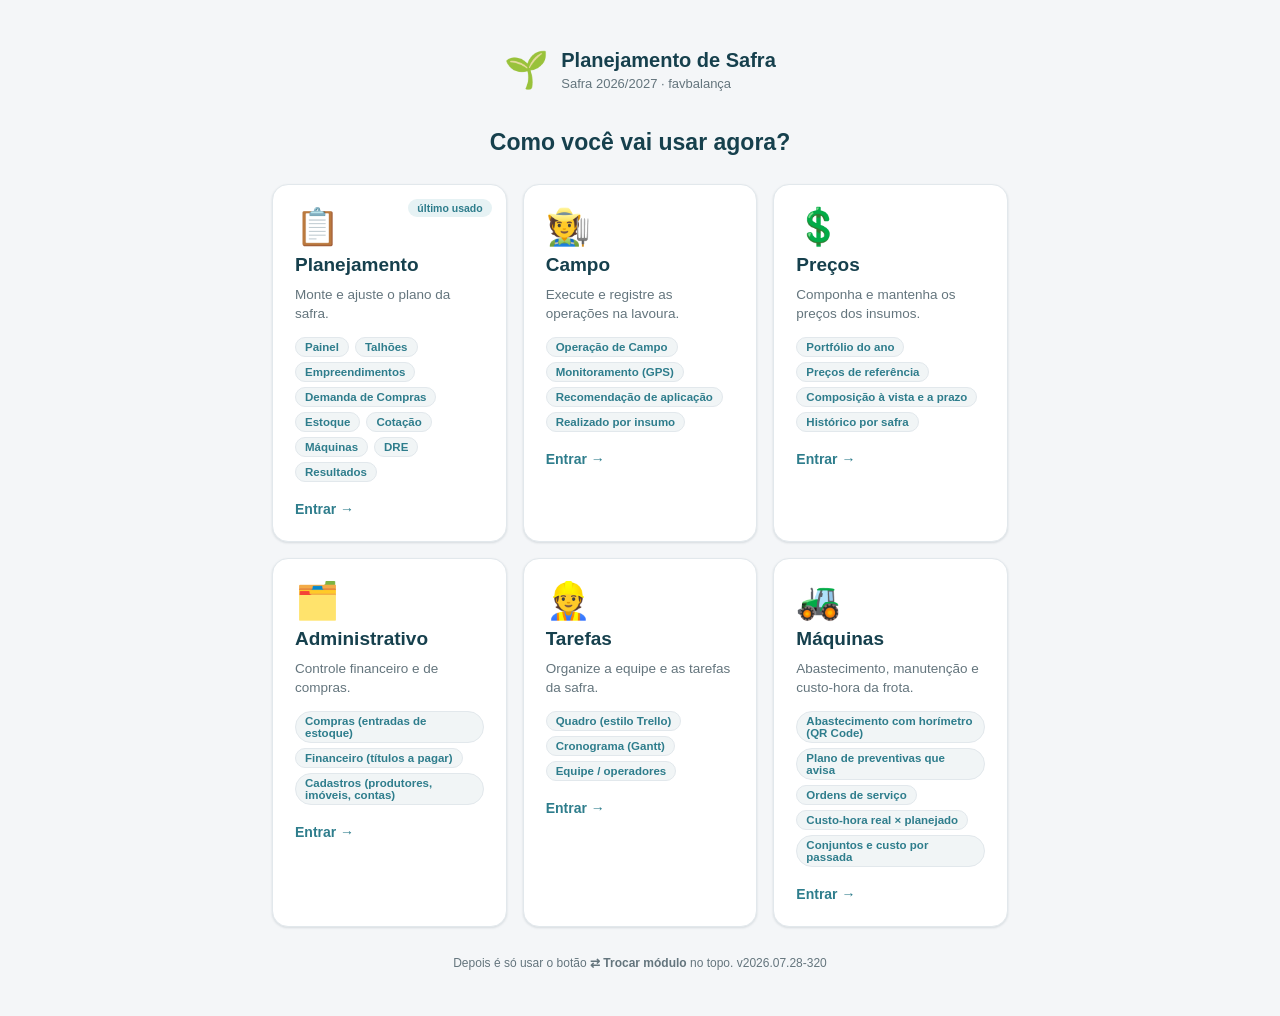
==== commit eec84f31: "Preços: aba "Cadastrar insumos" — formulário de produto novo no portfólio (classe, unidade, fabrican" ====
--- a/app/index.html
+++ b/app/index.html
@@ -50,6 +50,7 @@
       <a href="#/maqcad" data-view="maqcad" data-mod="maquinas" data-mais="maquinas"><span class="ico">🗂️</span><span class="lbl">Cadastro</span><span class="lbl-s">Cadastro</span></a>
       <a href="#/cotacao" data-view="cotacao" data-mod="planejamento"><span class="ico">🏷️</span><span class="lbl">Cotação</span><span class="lbl-s">Cotação</span></a>
       <a href="#/precos" data-view="precos" data-mod="precos"><span class="ico">💲</span><span class="lbl">Preços</span><span class="lbl-s">Preços</span></a>
+      <a href="#/insumos" data-view="insumos" data-mod="precos"><span class="ico">➕</span><span class="lbl">Cadastrar insumos</span><span class="lbl-s">Insumos</span></a>
       <a href="#/maquinas" data-view="maquinas" data-mod="planejamento"><span class="ico">🚜</span><span class="lbl">Máquinas</span><span class="lbl-s">Máquinas</span></a>
       <a href="#/dre" data-view="dre" data-mod="planejamento"><span class="ico">💰</span><span class="lbl">DRE Orçada</span><span class="lbl-s">DRE</span></a>
       <a href="#/resultados" data-view="resultados" data-mod="planejamento"><span class="ico">📈</span><span class="lbl">Resultados</span><span class="lbl-s">Result.</span></a>
--- a/app/styles.css
+++ b/app/styles.css
@@ -1149,10 +1149,14 @@
 .nfe-head b{display:block;font-size:14px;overflow-wrap:anywhere}
 .nfe-head span{display:block;font-size:11.5px;color:var(--muted)}
 .nfe-tipo.t-VENDA{color:#1b5e20}.nfe-tipo.t-REMESSA{color:#1f4a55}.nfe-tipo.t-FATURAMENTO{color:#b3261e}.nfe-tipo.t-OUTRA{color:#8a6d00}
+.nfe-tipo.t-COMBUSTIVEL,.nfe-tipo.t-ATIVO,.nfe-tipo.t-CONSERTO,.nfe-tipo.t-CONSUMO{color:#4a3f8f}.nfe-tipo.t-BONIFICACAO,.nfe-tipo.t-INDUSTRIALIZACAO{color:#1b5e20}.nfe-tipo.t-DEVOLUCAO,.nfe-tipo.t-DEMONSTRACAO,.nfe-tipo.t-VASILHAME{color:#8a6d00}.nfe-tipo.t-ENERGIA,.nfe-tipo.t-SERVICO{color:#555}   /* v307 */
+.nfe-tipo.t-TROCA{color:#1f4a55}.nfe-tipo.t-RETORNO{color:#b3261e}   /* v314 */
+.nfe-tipo.t-DEPOSITO,.nfe-tipo.t-RETORNO_DEP,.nfe-tipo.t-ESTORNO{color:#8a6d00}   /* v317 */
 .nfe-chave{padding:0 14px 8px;font-family:ui-monospace,Menlo,Consolas,monospace;font-size:12.5px;letter-spacing:.02em;overflow-wrap:anywhere}
 .nfe-aviso{margin:6px 14px;padding:8px 11px;border-radius:9px;font-size:12.5px;line-height:1.45}
 .nfe-aviso.err{background:#fdecea;color:#8e1a14;border:1px solid #f5c2bd}
 .nfe-aviso.warn{background:#fff8e1;color:#6b5400;border:1px solid #f2dfa0}
+.nfe-grupo{margin-top:4px}.nfe-arqs{margin:2px 0 2px 10px;font-size:11.5px;opacity:.85}.nfe-arqs summary{cursor:pointer}   /* v304: rejeitados/erros agrupados */
 .nfe-aviso.info{background:#e8f4f6;color:#1f4a55;border:1px solid #bcdde3}
 .nfe-itens{display:flex;flex-direction:column;gap:10px;padding:10px 14px}
 .nfe-it{border:1px solid var(--line);border-left:5px solid #b0bec5;border-radius:11px;padding:10px 12px;background:#fff}
@@ -1254,6 +1258,7 @@
 .nfe-badge{display:inline-flex;align-items:center;justify-content:center;min-width:22px;height:22px;padding:0 7px;border-radius:11px;background:#eef2f4;color:var(--muted,#667);font-size:12px;font-weight:800;margin-left:8px}
 .nfe-badge.tem{background:#2e7d8a;color:#fff}
 .nfe-stats{display:flex;flex-wrap:wrap;gap:6px;padding:10px 14px 4px}
+.nfe-busca{display:flex;align-items:center;gap:10px;padding:8px 14px 2px}.nfe-busca input{flex:1;min-width:0}.nfe-busca .mut{font-size:12px;white-space:nowrap}   /* v306 */
 .nfe-chip{display:inline-flex;align-items:center;gap:5px;padding:3px 10px;border-radius:999px;font-size:12px;background:#f1f4f6;color:#46545c;border:1px solid #e3e8eb;white-space:nowrap}
 .nfe-chip b{font-weight:800}
 .nfe-chip.st-ult{background:#fff;color:var(--muted,#667)}
@@ -1992,6 +1997,10 @@
 .rcv-fin .recom-list{padding:0 10px 10px}
 
 /* ===== Novo produto (conferência da NF-e, v238) ===== */
+.ins-form{display:grid;grid-template-columns:repeat(auto-fit,minmax(170px,1fr));gap:10px 12px;padding:10px 14px 4px}   /* v320 */
+.ins-form label{display:flex;flex-direction:column;gap:4px;font-size:12px;font-weight:700;color:var(--muted)}
+.ins-form .ins-wide{grid-column:1/-1}.ins-form .txt,.ins-form .cell{width:100%;font-weight:500;color:var(--ink)}.ins-form .agp-row{display:flex;gap:6px;align-items:center}.ins-form .agp-row .txt{flex:1}
+.ins-aviso{font-weight:500;font-size:12px}.ins-aviso.err{color:var(--red)}.ins-aviso.warn{color:#8a6d00}.ins-aviso.ok{color:#1b5e20}
 .pn-form{display:flex;flex-direction:column;gap:10px;padding:2px 0 8px}
 .pn-form label{display:flex;flex-direction:column;gap:4px;font-size:12px;font-weight:700;color:var(--muted)}
 .pn-form .txt,.pn-form .sel{width:100%;font-weight:500;color:var(--ink)}
@@ -2069,6 +2078,7 @@
 .nfe-head>div.nfe-fora{border-color:var(--amber);background:#fff8e6}
 .fin-h3{font-size:14px;margin:10px 14px 6px}
 .nfe-ia{font-size:12px;margin-top:3px}.nfe-ia-ok{color:#2e7d32;font-weight:700}.nfe-ia-pend{color:#b26a00;font-weight:700}.nfe-row.ia-pronto{border-left:4px solid #43a047}.nfe-row.ia-pend{border-left:4px solid #fbc02d;background:#fffdf5}.nfe-iabox .btn{margin-left:6px}
+.mq-talhoes{font-size:12px;margin-top:6px}
 /* leitor de QR ao vivo (v296) */
 .qr-ov{position:fixed;inset:0;background:rgba(0,0,0,.92);z-index:1200;display:flex;align-items:center;justify-content:center;padding:max(16px,env(safe-area-inset-left,0px))}.qr-box{position:relative;width:min(92vw,520px)}.qr-box video{width:100%;aspect-ratio:3/4;object-fit:cover;border-radius:14px;background:#000}
 .qr-mira{position:absolute;left:50%;top:40%;width:62%;aspect-ratio:1;transform:translate(-50%,-50%);border:3px solid #fff;border-radius:14px;box-shadow:0 0 0 2000px rgba(0,0,0,.25);pointer-events:none}.qr-msg{color:#fff;text-align:center;font-size:14px;margin:10px 0}.qr-acts{display:flex;gap:10px;justify-content:center}.qr-acts .btn{background:#fff}
@@ -2081,7 +2091,8 @@
 .fin-t tr.mq-tr-erro td{background:var(--red-soft)}.fin-t tr.mq-tr-aviso td{background:#fffdf5}
 @media (max-width:640px){ .mq-form label{min-width:46%} }
 /* referência de dose da bula na recomendação (v294) */
-.rc-bula{font-size:11px;color:var(--ink2);white-space:normal;margin-top:2px;font-weight:500}.rc-bula.acima{color:var(--red);font-weight:700}.rc-bula.abaixo{color:var(--amber);font-weight:700}.rc-bula.sem{font-weight:400}
+.rc-bula{font-size:11px;color:var(--ink2);white-space:normal;margin-top:2px;font-weight:500}
+.rc-conj{font-size:11px;color:var(--ink2);white-space:normal;margin-top:2px;font-weight:500}   /* v302: rendimento do conjunto */.rc-bula.acima{color:var(--red);font-weight:700}.rc-bula.abaixo{color:var(--amber);font-weight:700}.rc-bula.sem{font-weight:400}
 .rc-tbl input.cell.dose-acima,.rc-dose.dose-acima{color:var(--red);font-weight:700}.rc-tbl input.cell.dose-acima{border-color:var(--red);background:var(--red-soft)}
 .rc-tbl input.cell.dose-abaixo,.rc-dose.dose-abaixo{color:var(--amber);font-weight:700}.rc-obs.rc-acima{color:var(--red)}
 /* fechamento mensal (v292) */
@@ -2369,6 +2380,7 @@
   .nfe-head span{font-size:9.5px}
   .nfe-chave{font-size:10px}
   .nfe-aviso{font-size:10px}
+  .nfe-arqs{font-size:9.5px}
   .nfe-it-top b{font-size:11px}
   .nfe-it-sub{font-size:9.5px}
   .nfe-kv b{font-size:11px}
@@ -2392,6 +2404,7 @@
   .rec-zoom{font-size:10.5px}
   .rec-alt-d summary{font-size:10.5px}
   .nfe-badge{font-size:9.5px}
+  .nfe-busca .mut{font-size:9.5px}
   .nfe-chip{font-size:9.5px}
   .nfe-vazio{font-size:10.5px}
   .nfe-vazio .nv-ico{font-size:21px}
@@ -2541,6 +2554,8 @@
   .rc-chev{font-size:11.5px}
   .rc-resumo{font-size:10px}
   .rcv-fin>summary b{font-size:9.5px}
+  .ins-form label{font-size:9.5px}
+  .ins-aviso{font-size:9.5px}
   .pn-form label{font-size:9.5px}
   .fin-area{font-size:9.5px}
   .fin-encerra{font-size:10px}
@@ -2569,6 +2584,7 @@
   .exp-row-tx .mut{font-size:9.5px}
   .fin-h3{font-size:11.5px}
   .nfe-ia{font-size:9.5px}
+  .mq-talhoes{font-size:9.5px}
   .qr-msg{font-size:11.5px}
   .mq-head b{font-size:12px}
   .mq-alertas{font-size:10px}
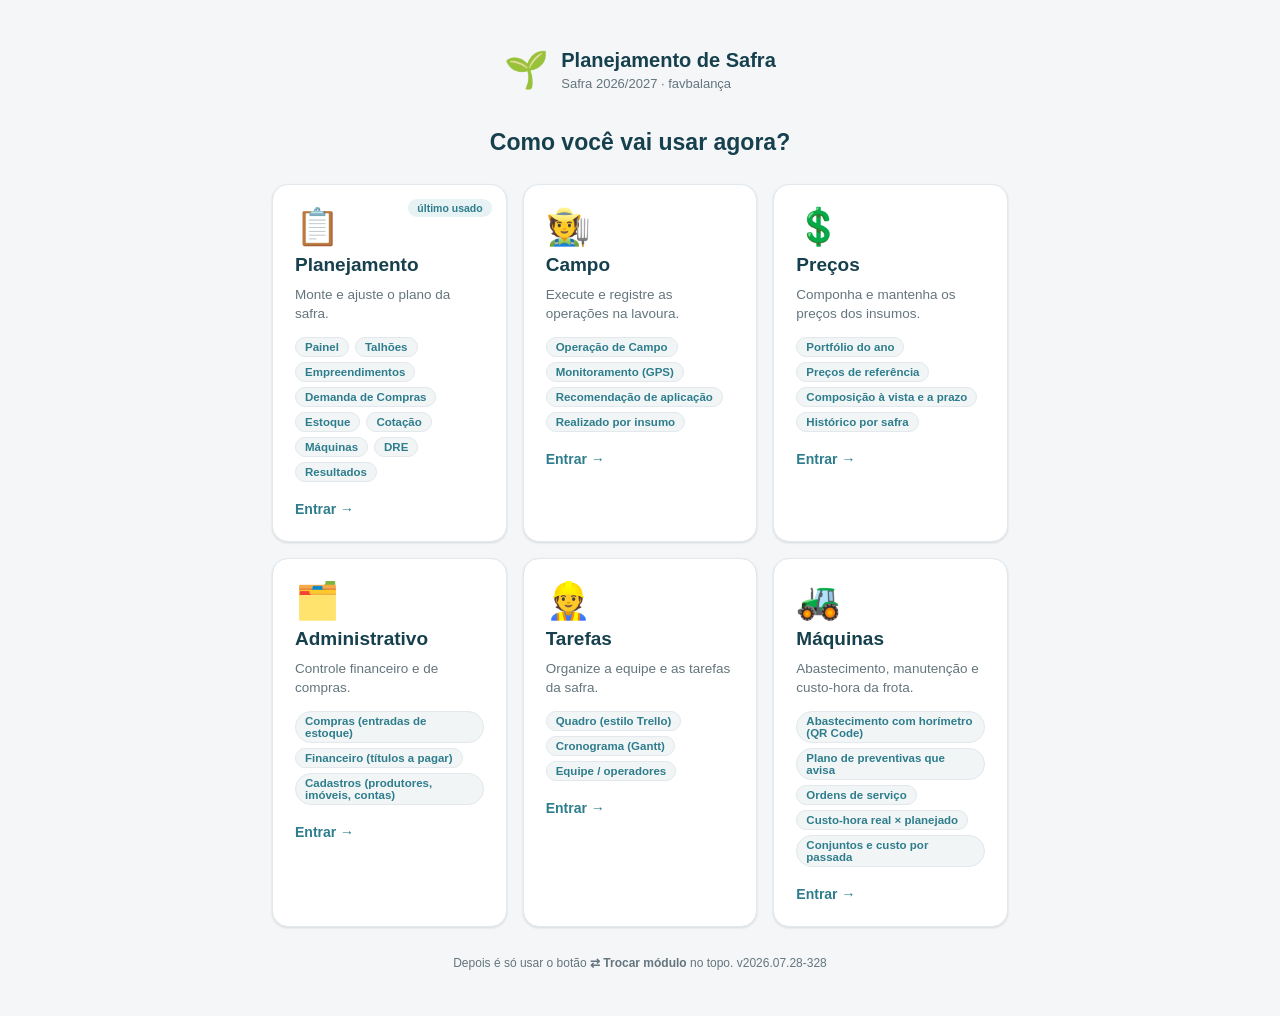
==== commit 5f7486f1: "v328: GPS nas ocorrências, Monitoramento sincronizado (MONITORAMENTO APP) e mapa de calor dentro do " ====
--- a/app/index.html
+++ b/app/index.html
@@ -58,6 +58,7 @@
       <a href="#/timeline" data-view="timeline" data-mod="campo"><span class="ico">📈</span><span class="lbl">Timeline</span><span class="lbl-s">Timeline</span></a>
       <a href="#/campo" data-view="campo" data-mod="campo"><span class="ico">🧑‍🌾</span><span class="lbl">Operação de Campo</span><span class="lbl-s">Campo</span></a>
       <a href="#/monitoramento" data-view="monitoramento" data-mod="campo" data-mais="campo"><span class="ico">🐛</span><span class="lbl">Monitoramento</span><span class="lbl-s">Monitor.</span></a>
+      <a href="#/ocorrencia" data-view="ocorrencia" data-mod="campo" data-mais="campo"><span class="ico">📝</span><span class="lbl">Ocorrências</span><span class="lbl-s">Ocorr.</span></a>
       <a href="#/mapa" data-view="mapa" data-mod="campo"><span class="ico">🗺️</span><span class="lbl">Mapa</span><span class="lbl-s">Mapa</span></a>
       <a href="#/chuva" data-view="chuva" data-mod="campo" data-mais="campo"><span class="ico">🌧️</span><span class="lbl">Chuva</span><span class="lbl-s">Chuva</span></a>
       <a href="#/stand" data-view="stand" data-mod="campo" data-mais="campo"><span class="ico">🌱</span><span class="lbl">Contagem de Stand</span><span class="lbl-s">Stand</span></a>
--- a/app/styles.css
+++ b/app/styles.css
@@ -351,6 +351,10 @@
 td.num,th.num{text-align:right;font-variant-numeric:tabular-nums}
 .tfoot td{font-weight:700;background:#f2f6f7;color:var(--ink);border-top:2px solid var(--line)}
 .table-wrap{overflow-x:auto}
+/* v325: cópia fixa do cabeçalho (ver fixHdTick no app.js) — fica logo abaixo da barra do topo, acima do conteúdo */
+.fix-hd-box{position:fixed;z-index:4;overflow:hidden;background:#f7f9fa;box-shadow:0 3px 8px rgba(0,0,0,.10);pointer-events:none}
+.fix-hd-box table{margin:0;will-change:transform}
+.fix-hd-box thead th{position:static;box-sizing:border-box;overflow:hidden;text-overflow:ellipsis}
 .cc-tbl{font-size:12px;white-space:nowrap}
 .cc-tbl th,.cc-tbl td{padding:7px 10px}
 .cc-tbl tfoot th{text-align:left;background:#f2f6f7;color:var(--ink);font-weight:700;border-top:2px solid var(--line);
@@ -955,6 +959,14 @@
 /* Mapa (Leaflet) */
 .mapa-canvas{height:62vh;min-height:340px;width:100%;background:#dfe7ea;z-index:0}
 .mapa-leg{display:flex;flex-wrap:wrap;gap:8px 16px;padding:10px 16px;font-size:12px;color:var(--ink2);border-top:1px solid var(--line)}
+/* v328: pontos de anotação no mapa, mapa de calor (legenda e filtros) e GPS no formulário de ocorrência */
+.mapa-pt-wrap{background:none;border:0}
+.mapa-pt{width:26px;height:26px;border-radius:50%;background:#fff;box-shadow:0 1px 4px rgba(0,0,0,.45);font-size:15px;line-height:26px;text-align:center;cursor:pointer}
+.calor-leg i{background:linear-gradient(90deg,#ffffb2,#fecc5c,#fd8d3c,#f03b20,#bd0026)!important}
+.calor-leg{top:44px!important}
+.calor-ctr label{font-size:12px}
+.oc-gpsrow{display:flex;align-items:center;gap:10px;flex-wrap:wrap;margin:4px 0}
+.mapa-calor.on{background:#d84315;border-color:#d84315;color:#fff}
 .mapa-leg i{display:inline-block;width:11px;height:11px;border-radius:50%;margin-right:5px;vertical-align:middle;border:1px solid #fff;box-shadow:0 0 0 1px rgba(0,0,0,.15)}
 .leaflet-popup-content{font-size:13px}
 /* Portfólio de Preços como LISTA agrupada por classe */
@@ -1685,6 +1697,20 @@
 .oc-th img{width:100%;height:100%;object-fit:cover}
 .oc-th .icon-btn{position:absolute;top:3px;right:3px;width:24px;height:24px;min-width:24px;min-height:24px;padding:0;font-size:12px;background:rgba(255,255,255,.9)}
 .oc-th-pend i{position:absolute;bottom:3px;right:4px;font-style:normal;font-size:14px}
+.oc-th-pend.err{outline:2px solid #c0392b;outline-offset:-2px}   /* v324: foto não aceita pela planilha */
+.oc-fpend{display:flex;flex-wrap:wrap;gap:6px;align-items:center;margin-top:6px}
+/* v326: abrir o registro da ocorrência pela ficha do talhão e pela Timeline */
+.lt-click{cursor:pointer}.lt-click:hover{box-shadow:0 0 0 2px #b7d3da inset}
+.lt-seta{margin-left:auto;color:var(--muted);font-size:18px;line-height:1}
+.oc-lnk{text-decoration:none;color:var(--ink)}.oc-lnk:hover{text-decoration:underline}
+.oc-det{padding:6px 16px 18px}
+.oc-det .na-h h3{display:flex;align-items:center;justify-content:center;gap:8px;margin:0}
+.oc-det-txt{font-size:15px;line-height:1.45;margin:4px 0 10px;white-space:pre-wrap}
+.oc-det-l{display:grid;grid-template-columns:auto 1fr;gap:4px 12px;font-size:13px;margin:0 0 10px}
+.oc-ths.oc-big{gap:6px}
+.oc-ths.oc-big .oc-th{width:calc(50% - 3px);height:auto;aspect-ratio:1;font-size:16px;color:var(--ink2);font-weight:700}
+.oc-ths.oc-big .oc-th:only-child{width:100%;aspect-ratio:4/3}
+.oc-fpend small{flex-basis:100%}
 .oc-prev .oc-th{width:92px;height:92px}
 .oc-f{display:flex;flex-direction:column;gap:4px;font-size:13px;font-weight:700;color:var(--ink);margin:10px 0}
 .oc-f .txt,.oc-f .sel,.oc-f textarea,.oc-f input[type=date]{width:100%;font-weight:400}
@@ -2354,6 +2380,8 @@
   .chuva-obs{font-size:9.5px}
   .recom-prod{font-size:10.5px}
   .mapa-leg{font-size:9.5px}
+  .mapa-pt{font-size:12px}
+  .calor-ctr label{font-size:9.5px}
   .pr-grp{font-size:9.5px}
   .pr-emp{font-size:9.5px}
   .pr-cls{font-size:9.5px}
@@ -2482,6 +2510,10 @@
   .oc-th{font-size:21px}
   .oc-th .icon-btn{font-size:9.5px}
   .oc-th-pend i{font-size:11.5px}
+  .lt-seta{font-size:14.5px}
+  .oc-det-txt{font-size:12px}
+  .oc-det-l{font-size:10.5px}
+  .oc-ths.oc-big .oc-th{font-size:13px}
   .oc-f{font-size:10.5px}
   .oc-tx{font-size:11px}
   .oc-tx .mut{font-size:9.5px}
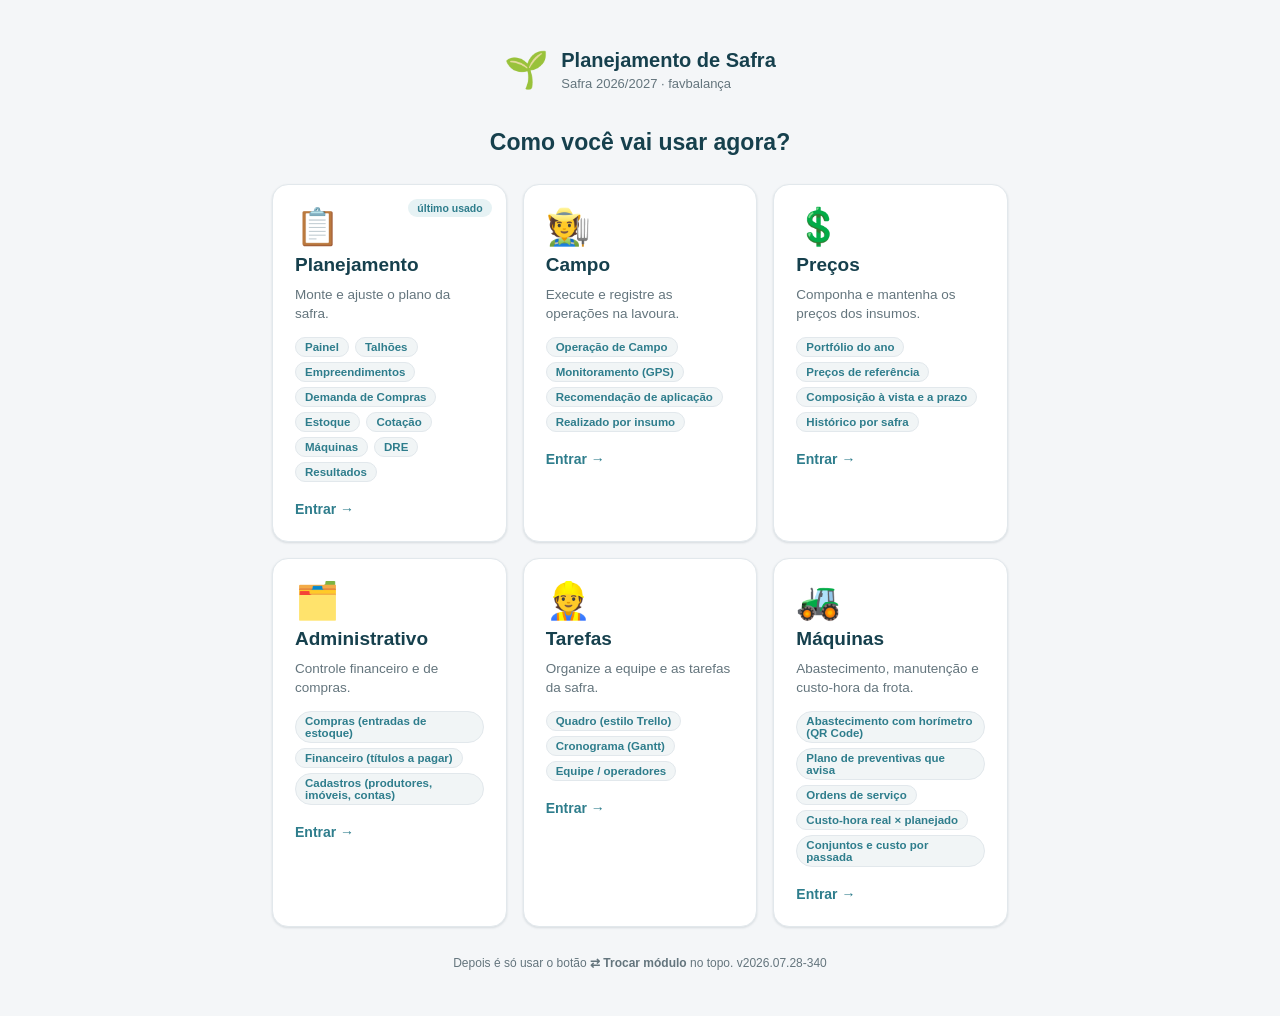
==== commit fbf629f4: "v340: checklist pré-uso do operador (tela, OS corretiva automática, aba CHECKLIST APP) - Tela #/chec" ====
--- a/app/index.html
+++ b/app/index.html
@@ -45,6 +45,7 @@
       <a href="#/equipe" data-view="equipe" data-mod="tarefas"><span class="ico">👷</span><span class="lbl">Equipe</span><span class="lbl-s">Equipe</span></a>
       <a href="#/frota" data-view="frota" data-mod="maquinas"><span class="ico">🚜</span><span class="lbl">Painel da frota</span><span class="lbl-s">Frota</span></a>
       <a href="#/abastecimento" data-view="abastecimento" data-mod="maquinas"><span class="ico">⛽</span><span class="lbl">Abastecimento</span><span class="lbl-s">Abastec.</span></a>
+      <a href="#/checklist" data-view="checklist" data-mod="maquinas"><span class="ico">✅</span><span class="lbl">Checklist pré-uso</span><span class="lbl-s">Checklist</span></a>
       <a href="#/manutencao" data-view="manutencao" data-mod="maquinas"><span class="ico">🔧</span><span class="lbl">Manutenção</span><span class="lbl-s">Manut.</span></a>
       <a href="#/maquinas" data-view="maquinas" data-mod="maquinas" data-mais="maquinas"><span class="ico">⚙️</span><span class="lbl">Conjuntos e custo</span><span class="lbl-s">Conjuntos</span></a>
       <a href="#/maqcad" data-view="maqcad" data-mod="maquinas" data-mais="maquinas"><span class="ico">🗂️</span><span class="lbl">Cadastro</span><span class="lbl-s">Cadastro</span></a>
--- a/app/styles.css
+++ b/app/styles.css
@@ -2111,6 +2111,32 @@
 /* módulo Máquinas (v295) */
 .mq-list{display:grid;gap:10px}.mq-card{background:var(--paper,#fff);border:1px solid var(--line);border-radius:12px;padding:12px 14px;border-left:4px solid var(--line)}.mq-card.aviso{border-left-color:var(--amber)}.mq-card.erro{border-left-color:var(--red)}
 .mq-head{display:flex;gap:8px;align-items:center;flex-wrap:wrap}.mq-head b{font-size:15px}.mq-kpis{margin:8px 0 0}.mq-ruim{color:var(--red)}
+/* v340: checklist pré-uso */
+.ck-grupo{padding:0 14px 6px}.ck-grupo h4{margin:8px 0 4px;font-size:12px;text-transform:uppercase;letter-spacing:.04em;color:var(--muted)}
+.ck-item{display:flex;flex-wrap:wrap;align-items:center;gap:6px 10px;padding:8px 10px;border:1px solid var(--line);border-radius:12px;margin-bottom:6px;background:var(--card)}
+.ck-item.ok{background:#f0faf3;border-color:#bfe3c9}.ck-item.prob{background:var(--red-soft);border-color:#f3b9b9}.ck-item.na{opacity:.65}
+.ck-nome{flex:1;min-width:140px;font-size:14px}.ck-bts{display:flex;gap:4px;margin-left:auto}
+.ck-bt{border:1px solid var(--line);background:var(--card);border-radius:999px;padding:7px 11px;font-size:13px;font-weight:600;color:var(--muted);min-height:36px}
+.ck-bt.ok.on{background:#2e7d32;border-color:#2e7d32;color:#fff}.ck-bt.prob.on{background:var(--red);border-color:var(--red);color:#fff}.ck-bt.na.on{background:#607d8b;border-color:#607d8b;color:#fff}
+.ck-item .ck-obs{flex-basis:100%;margin-top:2px}
+.ck-aviso{margin:0 14px 10px;padding:10px 12px;border-radius:12px;background:var(--red-soft);color:var(--red);font-weight:600;font-size:13px}
+.ck-hist{padding:0 14px 10px}.ck-ev{border:1px solid var(--line);border-radius:12px;margin-bottom:6px;background:var(--card)}.ck-ev summary{display:flex;align-items:center;gap:8px;padding:9px 12px;cursor:pointer;font-size:13.5px;flex-wrap:wrap}.ck-ev summary::-webkit-details-marker{display:none}
+.ck-ev .pill{white-space:nowrap}.ck-ev .pill.okk{background:#e3f5e8;color:#1b5e20;font-weight:700}.ck-ev .pill.vencida{background:var(--red-soft);color:var(--red);font-weight:700}.ck-ev.reprovado{border-color:#f3b9b9}
+.ck-det{padding:0 12px 10px;font-size:13px}.ck-det ul{margin:4px 0;padding-left:18px}.ck-det p{margin:4px 0}.ck-det .bk-bar{padding:6px 0 0}
+.btn-danger{background:var(--red);color:#fff;border-color:var(--red)}
+/* v339: documentos da máquina */
+.mq-docs{padding:0 14px 4px}.mq-docs .tf-ev{align-items:center}.mq-docs .pill{background:var(--line);white-space:nowrap}.mq-docs .pill.perto{background:#fff3cd;color:#8d6e00}.mq-docs .pill.vencida{background:var(--red-soft);color:var(--red);font-weight:700}.mq-docs .icon-btn{margin-left:auto}
+/* v338: custo fixo no cadastro */
+.mq-fixo{margin:4px 0 0;border-top:1px dashed var(--line);padding-top:6px}.mq-fixo h4{margin:0 14px 2px;font-size:12.5px;color:var(--ink2)}
+/* v337: ficha da máquina */
+.mq-nome{cursor:pointer;color:var(--teal)}.mq-nome:hover{text-decoration:underline}
+.mq-ficha .tf-h h3{margin:0}
+.mq-grafs{display:grid;gap:10px;margin:8px 0}.mq-grafs h4{margin:0 0 2px;font-size:12.5px;color:var(--ink2)}.mq-graf{width:100%;height:auto;display:block;background:#fbfcfd;border:1px solid var(--line);border-radius:8px}
+.mq-leg{display:flex;gap:12px;font-size:11px;color:var(--ink2);margin-top:3px}.mq-leg i{display:inline-block;width:10px;height:10px;border-radius:2px;margin-right:4px;vertical-align:middle}
+.mq-hist{display:grid;gap:2px}.mq-ev{display:flex;gap:8px;align-items:flex-start;padding:5px 0;border-top:1px dashed var(--line);font-size:13px}.mq-ev.aberta{background:#fff8e1}
+.mq-ev-d{flex:0 0 46px;font-weight:700;color:var(--teal);font-size:12px;display:flex;flex-direction:column}.mq-ev-d small{font-weight:400;color:var(--muted)}
+.mq-ev-i{flex:0 0 20px;text-align:center}.mq-ev-t{flex:1;min-width:0;display:flex;flex-direction:column}.mq-ev-t small{font-size:11.5px}.mq-ev-v{font-variant-numeric:tabular-nums;font-weight:700;white-space:nowrap}
+@media (min-width:700px){ .mq-grafs{grid-template-columns:1fr 1fr} }
 .mq-alertas{list-style:none;margin:8px 0 0;padding:0;font-size:12.5px}.mq-alertas li{padding:3px 0}.mq-alertas li.erro{color:var(--red);font-weight:700}.mq-alertas li.aviso{color:var(--amber)}
 .mq-escolha{display:flex;gap:10px;align-items:flex-end;padding:0 14px 12px;flex-wrap:wrap}.mq-form{display:flex;gap:10px;flex-wrap:wrap;padding:0 14px 8px}.mq-form label{display:flex;flex-direction:column;gap:3px;font-size:12px;min-width:140px;flex:1}.mq-form .cell,.mq-form .txt,.mq-form .sel{width:100%}
 .mq-plano{display:flex;flex-wrap:wrap;gap:6px;padding:0 14px 8px}.mq-plano .pill{background:var(--line)}.mq-plano .pill.perto{background:#fff3cd;color:#8d6e00}.mq-plano .pill.vencida{background:var(--red-soft);color:var(--red);font-weight:700}
@@ -2619,6 +2645,17 @@
   .mq-talhoes{font-size:9.5px}
   .qr-msg{font-size:11.5px}
   .mq-head b{font-size:12px}
+  .ck-grupo h4{font-size:9.5px}
+  .ck-nome{font-size:11.5px}
+  .ck-bt{font-size:10.5px}
+  .ck-aviso{font-size:10.5px}
+  .ck-ev summary{font-size:11px}
+  .ck-det{font-size:10.5px}
+  .mq-fixo h4{font-size:10px}
+  .mq-grafs h4{font-size:10px}
+  .mq-ev{font-size:10.5px}
+  .mq-ev-d{font-size:9.5px}
+  .mq-ev-t small{font-size:9.5px}
   .mq-alertas{font-size:10px}
   .mq-form label{font-size:9.5px}
   .fech-list li{font-size:10.5px}
